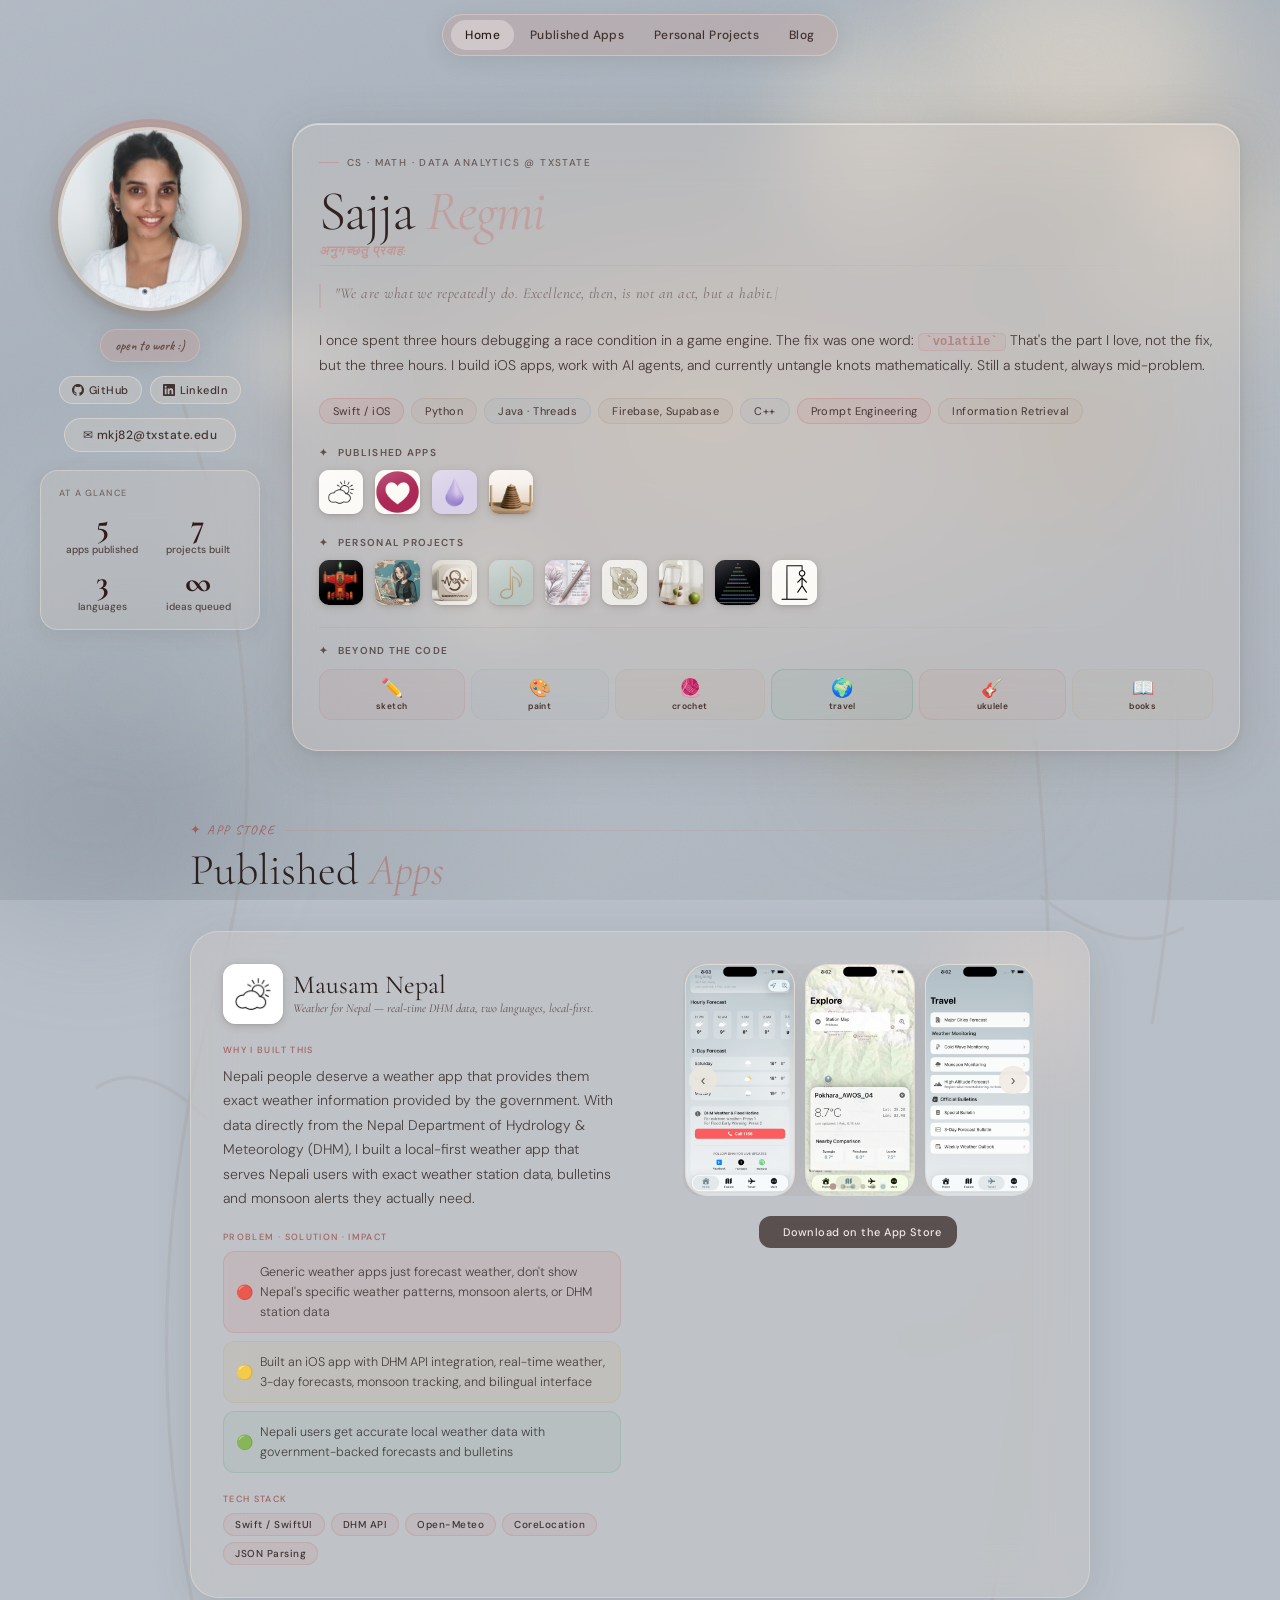
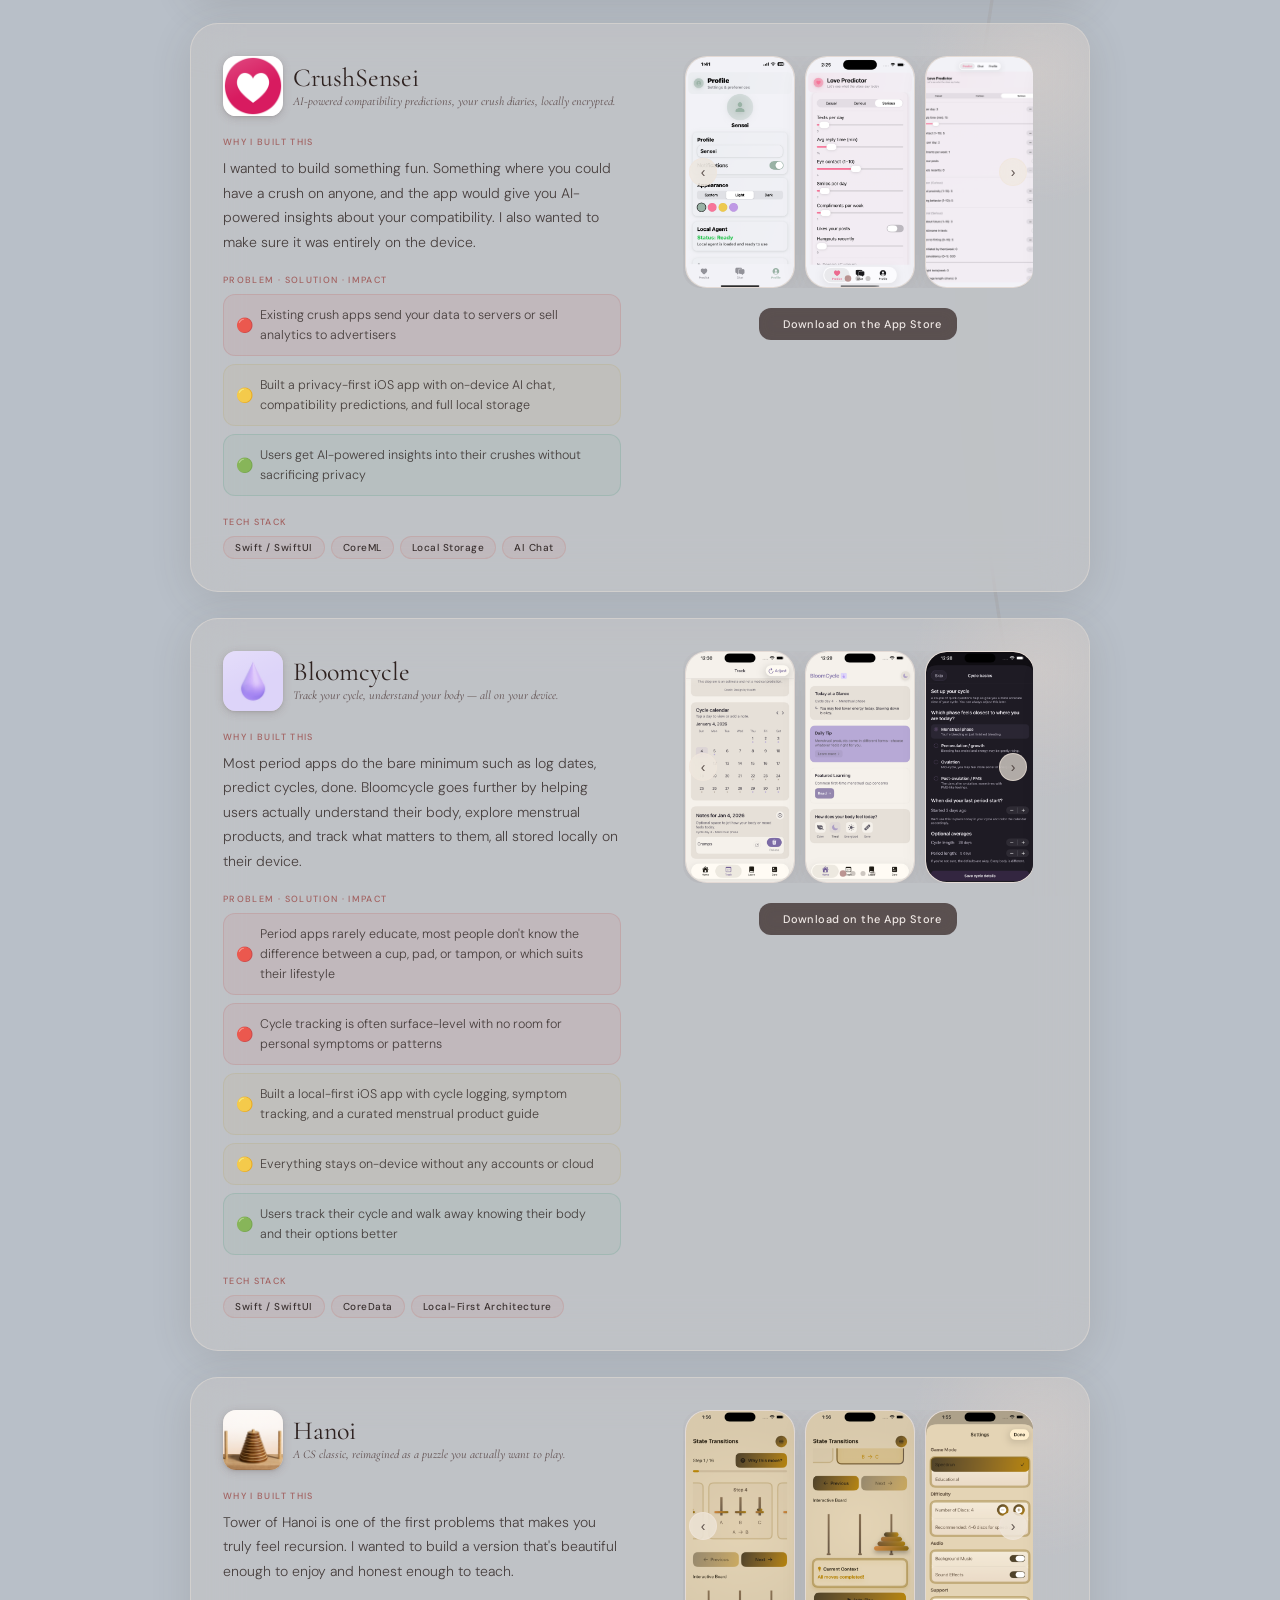
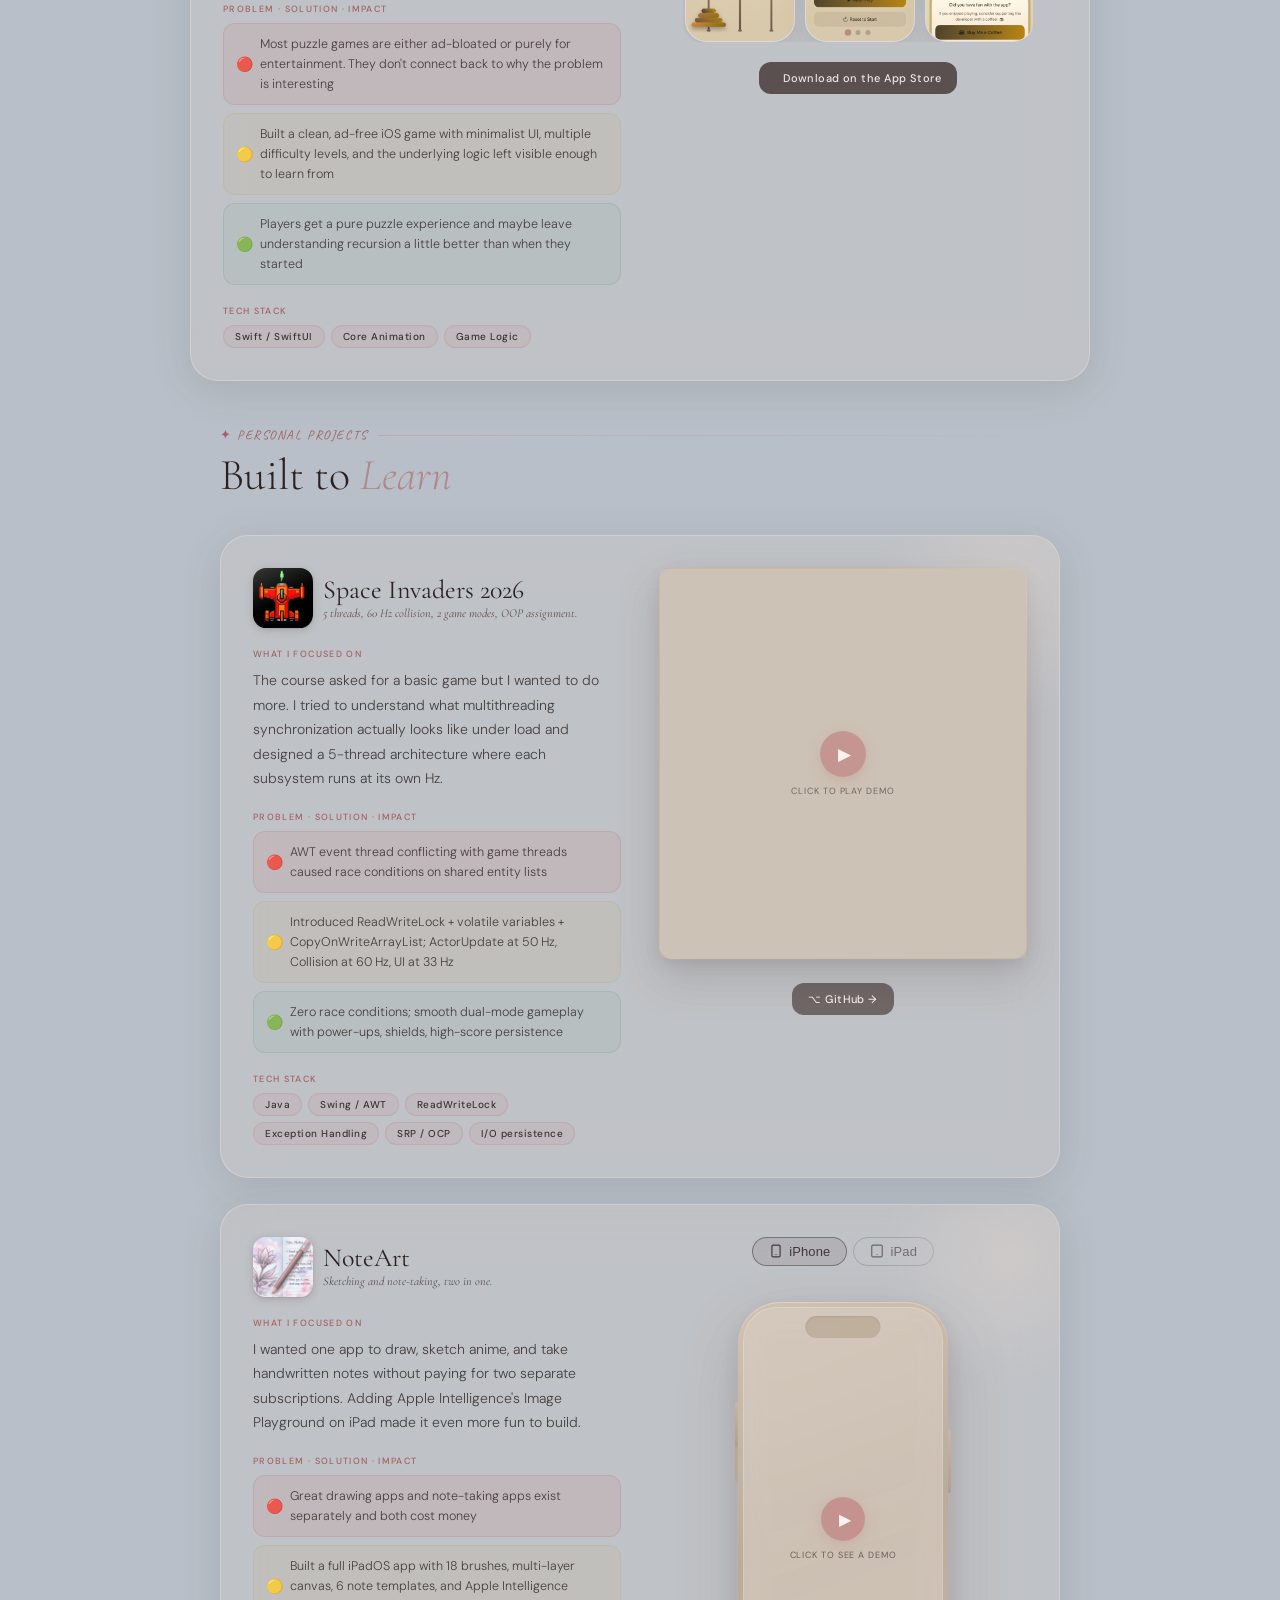
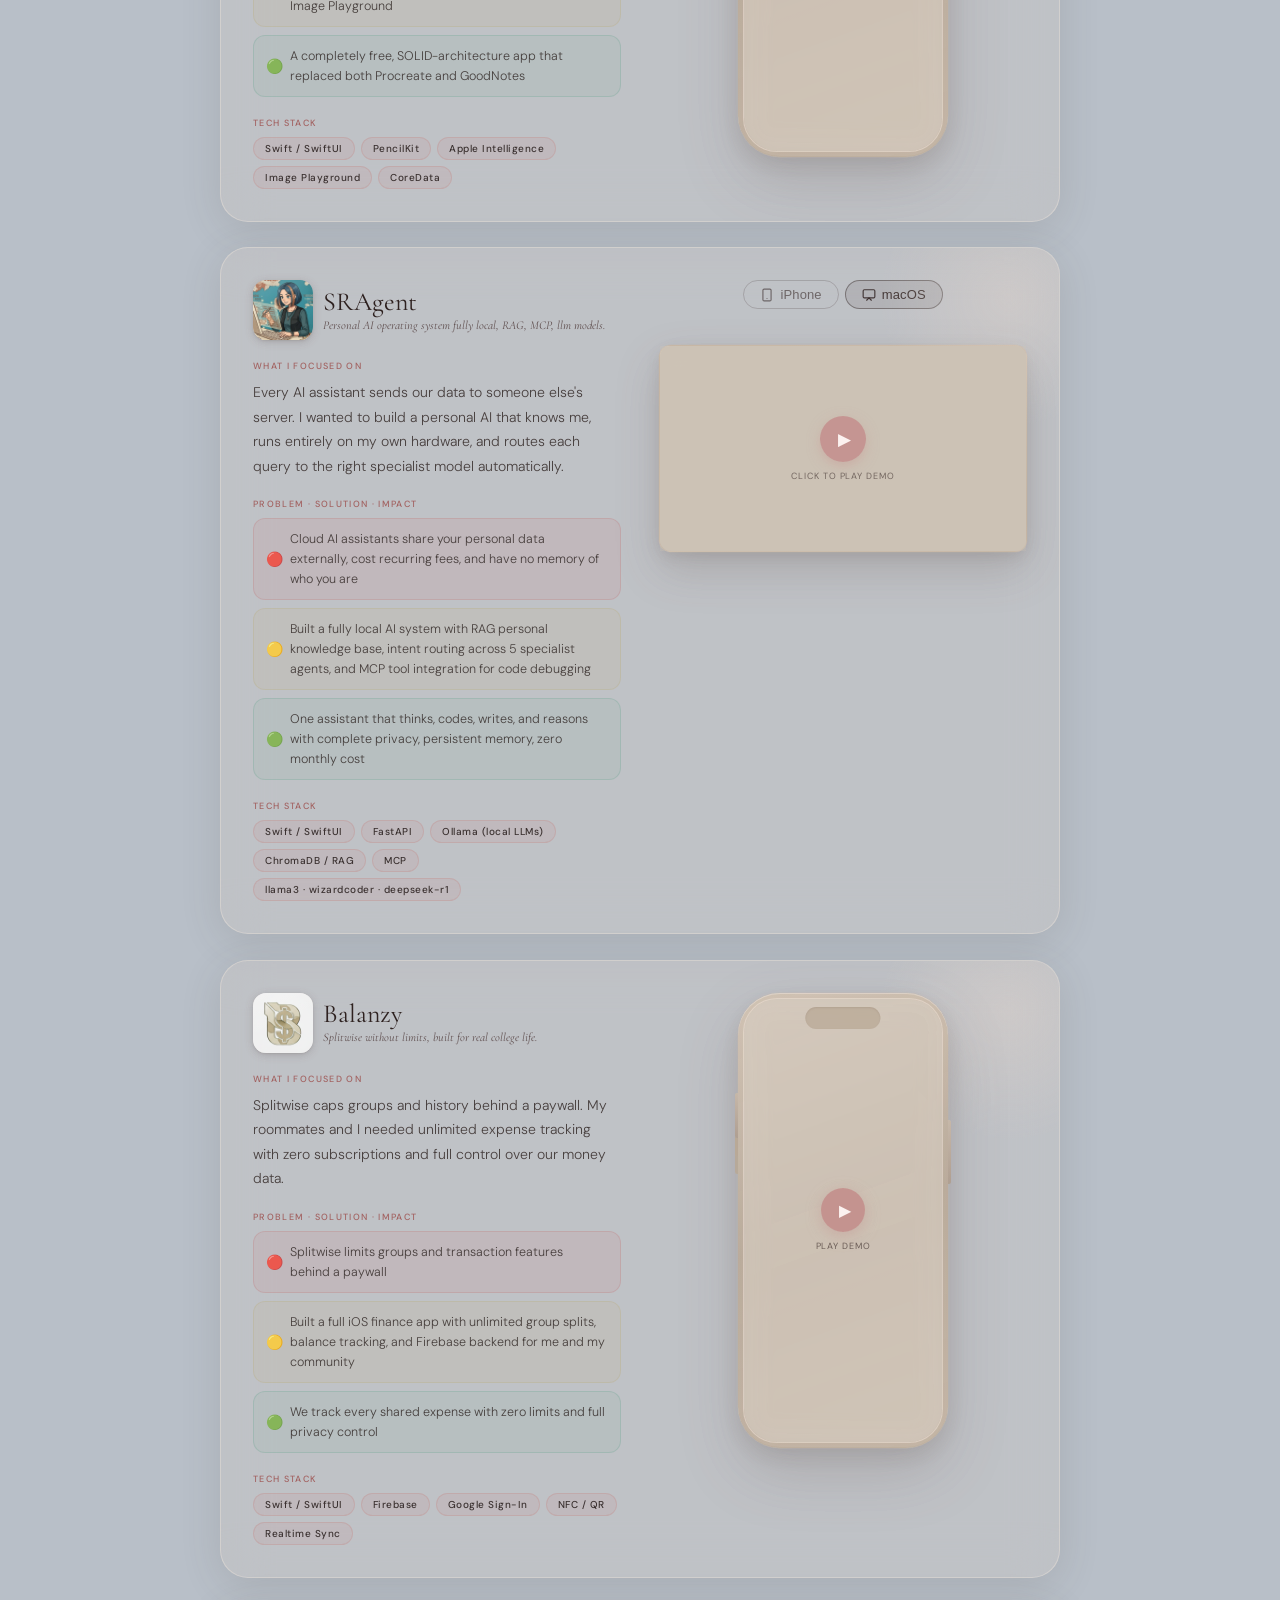
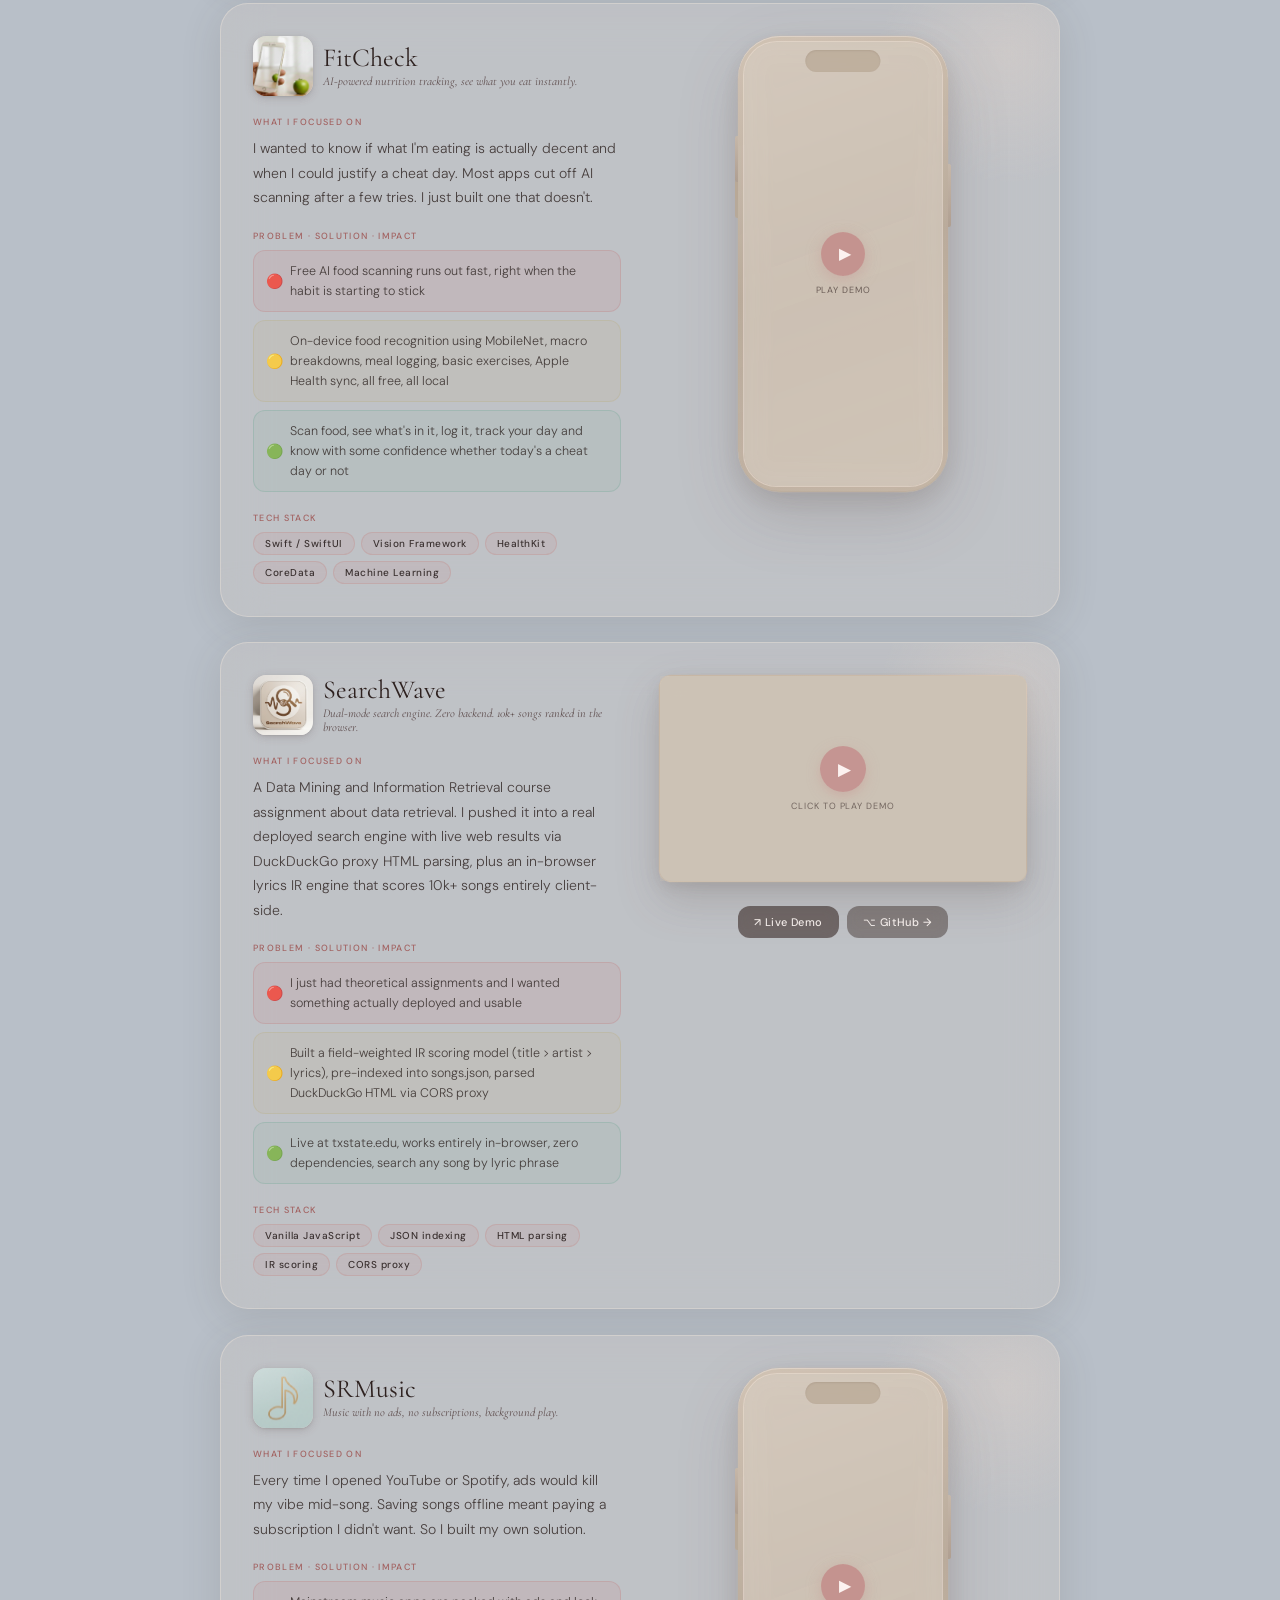
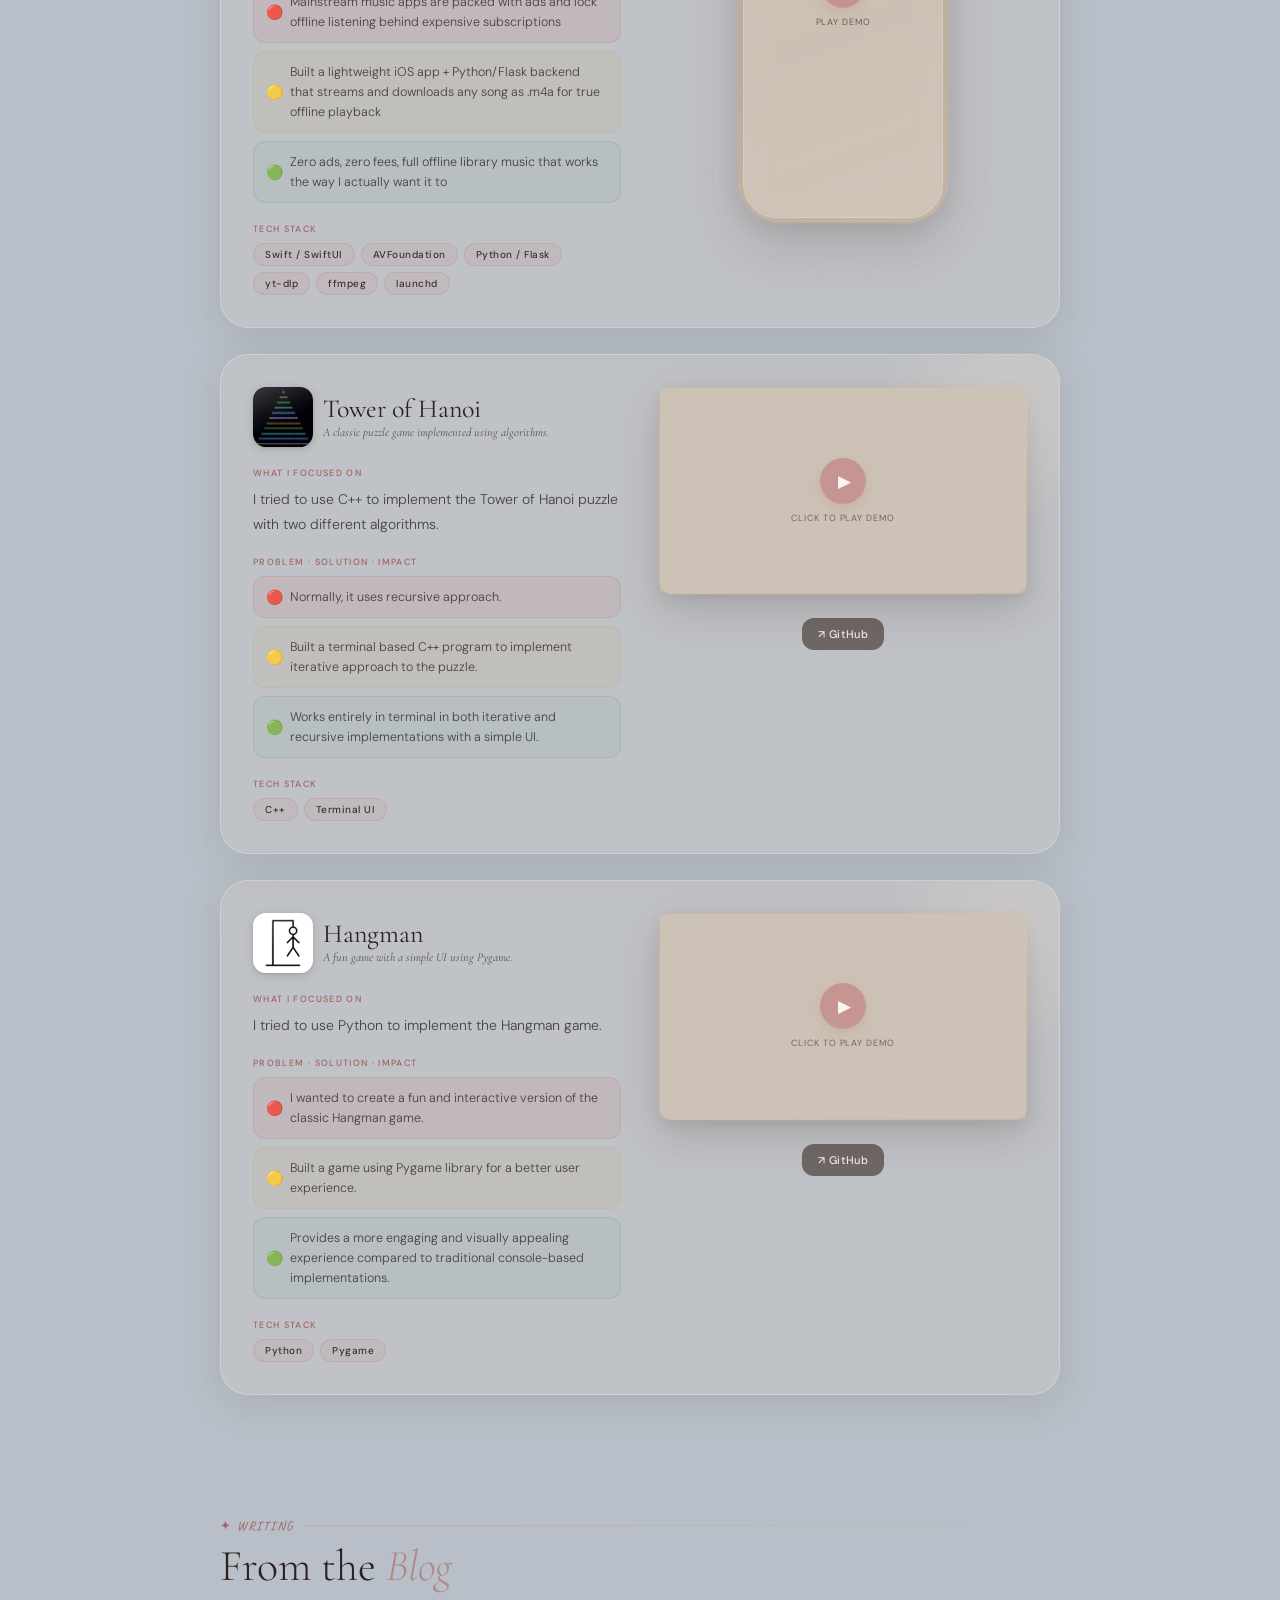
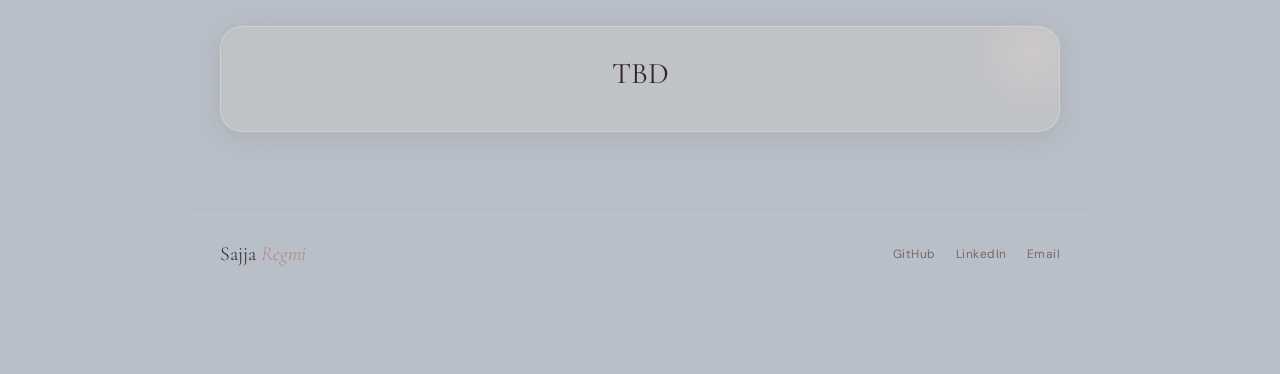
==== index.html @ 18744db8 "All at once" ====
<!DOCTYPE html>
<html lang="en">

<head>
  <meta charset="UTF-8">
  <meta name="viewport" content="width=device-width, initial-scale=1.0">
  <title>Portfolio — Sajja Regmi</title>
  <link
    href="https://fonts.googleapis.com/css2?family=Cormorant+Garamond:ital,wght@0,300;0,400;0,600;1,300;1,400&family=DM+Sans:wght@300;400;500&family=Caveat:wght@400;600&display=swap"
    rel="stylesheet">
  <link rel="stylesheet" href="style.css">
  <link rel="stylesheet" href="style_patch.css">
</head>

<body>
  <div class="bg-base"></div>
  <div class="bokeh-wrap">
    <div class="bk bk1"></div>
    <div class="bk bk2"></div>
    <div class="bk bk3"></div>
    <div class="bk bk4"></div>
    <div class="bk bk5"></div>
    <div class="bk bk6"></div>
    <div class="bk bk7"></div>
    <div class="bk bk8"></div>
    <div class="bk bk9"></div>
  </div>
  <svg class="stems" viewBox="0 0 400 900" preserveAspectRatio="xMidYMid slice">
    <g stroke="#8a7260" stroke-width="1" fill="none">
      <path d="M320 200 Q340 350 310 500 Q290 620 330 780" />
      <path d="M350 100 Q380 200 360 320" />
      <path d="M310 200 Q290 240 270 220" />
      <path d="M325 280 Q350 300 370 290" />
      <path d="M315 400 Q295 430 275 415" />
      <path d="M60 500 Q40 400 70 300 Q90 220 55 120" />
      <path d="M65 350 Q45 330 30 340" />
    </g>
  </svg>
  <div class="grain"></div>

  <div class="scroll-root">

    <!-- ══ NAV ══ -->
    <nav>
      <div class="nav-pill">
        <a href="#hero">Home</a>
        <a href="#published">Published Apps</a>
        <a href="#personal">Personal Projects</a>
        <a href="#blog">Blog</a>
      </div>
    </nav>

    <!-- ══════════════════════════════════════════
       HERO
    ══════════════════════════════════════════ -->
    <section id="hero">
      <div class="hero-inner">

        <!-- RIGHT: profile photo column -->
        <div class="hero-right">
          <div class="profile-wrap">
            <div class="profile-ring">
              <div class="profile-ring-inner"></div>
            </div>
            <div class="profile-img">
              <img src="Resources/icons/profile.jpg" alt="Sajja Regmi">
            </div>
          </div>

          <div class="profile-status">
            <span class="status-text">open to work :)</span>
          </div>

          <div class="profile-social">
            <a href="https://github.com/proder-234" target="_blank" class="social-btn">
              <svg width="12" height="12" viewBox="0 0 24 24" fill="currentColor">
                <path
                  d="M12 0C5.37 0 0 5.37 0 12c0 5.31 3.435 9.795 8.205 11.385.6.105.825-.255.825-.57 0-.285-.015-1.23-.015-2.235-3.015.555-3.795-.735-4.035-1.41-.135-.345-.72-1.41-1.23-1.695-.42-.225-1.02-.78-.015-.795.945-.015 1.62.87 1.845 1.23 1.08 1.815 2.805 1.305 3.495.99.105-.78.42-1.305.765-1.605-2.67-.3-5.46-1.335-5.46-5.925 0-1.305.465-2.385 1.23-3.225-.12-.3-.54-1.53.12-3.18 0 0 1.005-.315 3.3 1.23.96-.27 1.98-.405 3-.405s2.04.135 3 .405c2.295-1.56 3.3-1.23 3.3-1.23.66 1.65.24 2.88.12 3.18.765.84 1.23 1.905 1.23 3.225 0 4.605-2.805 5.625-5.475 5.925.435.375.81 1.095.81 2.22 0 1.605-.015 2.895-.015 3.3 0 .315.225.69.825.57A12.02 12.02 0 0024 12c0-6.63-5.37-12-12-12z" />
              </svg>
              GitHub
            </a>
            <a href="https://www.linkedin.com/in/sajja-regmi-094452281/" target="_blank" class="social-btn">
              <svg width="12" height="12" viewBox="0 0 24 24" fill="currentColor">
                <path
                  d="M20.447 20.452h-3.554v-5.569c0-1.328-.027-3.037-1.852-3.037-1.853 0-2.136 1.445-2.136 2.939v5.667H9.351V9h3.414v1.561h.046c.477-.9 1.637-1.85 3.37-1.85 3.601 0 4.267 2.37 4.267 5.455v6.286zM5.337 7.433a2.062 2.062 0 01-2.063-2.065 2.064 2.064 0 112.063 2.065zm1.782 13.019H3.555V9h3.564v11.452zM22.225 0H1.771C.792 0 0 .774 0 1.729v20.542C0 23.227.792 24 1.771 24h20.451C23.2 24 24 23.227 24 22.271V1.729C24 .774 23.2 0 22.222 0h.003z" />
              </svg>
              LinkedIn
            </a>
          </div>

          <a href="mailto:mkj82@txstate.edu" class="social-btn" style="font-size:12px;padding:8px 18px;">
            ✉ mkj82@txstate.edu
          </a>

          <!-- mini stats -->
          <div style="display:flex;flex-direction:column;gap:10px;width:100%;margin-top:4px;">
            <div
              style="background:var(--glass);border:1px solid var(--glass-b);backdrop-filter:blur(20px);border-radius:18px;padding:16px 18px;box-shadow:0 4px 20px rgba(80,70,65,0.1);">
              <div
                style="font-size:9px;text-transform:uppercase;letter-spacing:0.13em;color:var(--ink-lt);margin-bottom:10px;font-weight:500;">
                at a glance</div>
              <div style="display:grid;grid-template-columns:1fr 1fr;gap:10px;">
                <div style="text-align:center;">
                  <div class="glance-number">5</div>
                  <div style="font-size:10px;color:var(--ink-mid);margin-top:2px;font-weight:500;">apps published</div>
                </div>
                <div style="text-align:center;">
                  <div class="glance-number">7</div>
                  <div style="font-size:10px;color:var(--ink-mid);margin-top:2px;font-weight:500;">projects built</div>
                </div>
                <div style="text-align:center;">
                  <div class="glance-number">3</div>
                  <div style="font-size:10px;color:var(--ink-mid);margin-top:2px;font-weight:500;">languages</div>
                </div>
                <div style="text-align:center;">
                  <div class="glance-number">∞</div>
                  <div style="font-size:10px;color:var(--ink-mid);margin-top:2px;font-weight:500;">ideas queued</div>
                </div>
              </div>
            </div>
          </div>

        </div><!-- /hero-right -->

        <!-- LEFT: all card content -->
        <div class="hero-left">

          <div class="card">
            <div class="eyebrow">CS · Math · Data Analytics @ TxState</div>
            <div class="name">Sajja <em>Regmi</em></div>
            <!-- BOLD Sanskrit -->
            <div class="motto-sanskrit">अनुगच्छतु प्रवाह:</div>
            <div class="hr"></div>
            <!-- Typewriter quote -->
            <p class="bio-hook">
              <span class="hook-text"></span><span class="hook-cursor">|</span>
            </p>

            <!-- bio -->
            <p class="bio">
              I once spent three hours debugging a race condition in a game engine. The fix was one word: <code
                class="vol">`volatile`</code>
              That's the part I love, not the fix, but the three hours. I build iOS apps, work with AI agents, and
              currently untangle knots mathematically. Still a student,
              always mid-problem.
            </p>

            <div class="skills">
              <span class="skill sk1">Swift / iOS</span>
              <span class="skill sk2">Python </span>
              <span class="skill sk3">Java · Threads</span>
              <span class="skill sk2">Firebase, Supabase</span>
              <span class="skill sk3">C++</span>
              <span class="skill sk1">Prompt Engineering</span>
              <span class="skill sk2">Information Retrieval</span>
            </div>

            <!-- Published App icons -->
            <div class="apps-label">✦ &nbsp; Published Apps</div>
            <div class="app-grid">
              <a href="#app-mausam" class="app-icon-btn" title="Mausam Nepal">
                <img src="Resources/icons/mausam.png" alt="Mausam Nepal">
              </a>
              <a href="#app-crushsensei" class="app-icon-btn" title="CrushSensei">
                <img src="Resources/icons/crushsensei.png" alt="CrushSensei">
              </a>
              <a href="#app-bloomcycle" class="app-icon-btn" title="Bloomcycle">
                <img src="Resources/icons/bloomcycle.png" alt="Bloomcycle">
              </a>
              <a href="#app-hanoi" class="app-icon-btn" title="Hanoi">
                <img src="Resources/icons/hanoi.png" alt="Hanoi">
              </a>
            </div>

            <!-- Personal Project icons -->
            <div class="apps-label" style="margin-top:16px;">✦ &nbsp; Personal Projects</div>
            <div class="app-grid app-grid-7">
              <a href="#proj-spaceinvaders" class="app-icon-btn" title="Space Invaders 2026">
                <img src="Resources/icons/spaceinvaders.jpg" alt="Space Invaders 2026">
              </a>
              <a href="#proj-sragent" class="app-icon-btn" title="SRAgent">
                <img src="Resources/icons/sragent.png" alt="SRAgent">
              </a>
              <a href="#proj-searchwave" class="app-icon-btn" title="SearchWave">
                <img src="Resources/icons/searchwave.png" alt="SearchWave">
              </a>
              <a href="#proj-srmusic" class="app-icon-btn" title="SRMusic">
                <img src="Resources/icons/srmusic.png" alt="SRMusic">
              </a>
              <a href="#proj-noteart" class="app-icon-btn" title="NoteArt">
                <img src="Resources/icons/noteart.png" alt="NoteArt">
              </a>
              <a href="#proj-balanzy" class="app-icon-btn" title="Balanzy">
                <img src="Resources/icons/balanzy.png" alt="Balanzy">
              </a>
              <a href="#proj-fitcheck" class="app-icon-btn" title="FitCheck">
                <img src="Resources/icons/fitcheck.png" alt="FitCheck">
              </a>
              <a href="#proj-towerofhanoi" class="app-icon-btn" title="Tower of Hanoi">
                <img src="Resources/icons/towerofhanoi.png" alt="Tower of Hanoi">
              </a>
              <a href="#proj-hangman" class="app-icon-btn" title="Hangman">
                <img src="Resources/icons/hangman.jpg" alt="Hangman">
              </a>
            </div>

            <!-- Hobbies -->
            <div class="hr" style="margin-top:22px;margin-bottom:16px;"></div>
            <div class="apps-label" style="margin-bottom:12px;">✦ &nbsp; beyond the code</div>
            <div class="hobbies-row">

              <div class="hobby-chip" tabindex="0" data-hobby="sketch">
                <span class="hobby-chip-icon">✏️</span>
                <span class="hobby-chip-label">sketch</span>
                <div class="hobby-tooltip" id="ht-sketch">
                  <span class="ht-icon">✏️</span>
                  <div class="ht-name">Sketching</div>
                  <div class="ht-tagline"> observations, no pressure</div>
                  <div class="ht-desc">I just grab a pencil and draw whatever's in front of me or in my head. Line work,
                    shading, random faces, I don't do planning. When the world feels loud, drawing is the one thing that
                    actually settles me down.</div>
                </div>
              </div>

              <div class="hobby-chip" tabindex="0" data-hobby="paint">
                <span class="hobby-chip-icon">🎨</span>
                <span class="hobby-chip-label">paint</span>
                <div class="hobby-tooltip" id="ht-paint">
                  <span class="ht-icon">🎨</span>
                  <div class="ht-name">Painting</div>
                  <div class="ht-tagline">mostly digital, exploring</div>
                  <div class="ht-desc">I mostly do digital painting on my iPad, just messing around with color and
                    light without any particular theme or goal. I like how digital art lets me experiment without
                    committing.</div>
                </div>
              </div>

              <div class="hobby-chip" tabindex="0" data-hobby="crochet">
                <span class="hobby-chip-icon">🧶</span>
                <span class="hobby-chip-label">crochet</span>
                <div class="hobby-tooltip" id="ht-crochet">
                  <span class="ht-icon">🧶</span>
                  <div class="ht-name">Crochet</div>
                  <div class="ht-tagline">yarn, patterns, made-from-scratch things</div>
                  <div class="ht-desc">I make bags, bandanas, little flowers which I can actually use or give away.
                    There's something weirdly satisfying about starting with a ball of yarn and ending up with something
                    usable.</div>
                </div>
              </div>

              <div class="hobby-chip" tabindex="0" data-hobby="travel">
                <span class="hobby-chip-icon">🌍</span>
                <span class="hobby-chip-label">travel</span>
                <div class="hobby-tooltip" id="ht-travel">
                  <span class="ht-icon">🌍</span>
                  <div class="ht-name">Travel</div>
                  <div class="ht-tagline">my life goal, bucket list</div>
                  <div class="ht-desc">Not about resorts, I want street food, local markets, random hidden cafes,
                    landscapes I have never seen. I love to understand how people from different places actually think
                    about life.</div>
                </div>
              </div>

              <div class="hobby-chip" tabindex="0" data-hobby="ukulele">
                <span class="hobby-chip-icon">🎸</span>
                <span class="hobby-chip-label">ukulele</span>
                <div class="hobby-tooltip" id="ht-ukulele">
                  <span class="ht-icon">🎸</span>
                  <div class="ht-name">Ukulele</div>
                  <div class="ht-tagline">stress relief, no audience</div>
                  <div class="ht-desc">When things feel heavy I just pick it up and play whatever comes out. There would
                    be no
                    particular song, I would just strum until my head quiets down.</div>
                </div>
              </div>

              <div class="hobby-chip" tabindex="0" data-hobby="books">
                <span class="hobby-chip-icon">📖</span>
                <span class="hobby-chip-label">books</span>
                <div class="hobby-tooltip" id="ht-books">
                  <span class="ht-icon">📖</span>
                  <div class="ht-name">Reading</div>
                  <div class="ht-tagline">random books, no particular genre</div>
                  <div class="ht-desc">I don't follow a reading list or stick to a genre. Just whatever sounds
                    interesting, I read. I'll go weeks without reading anything and then finish two books in a row.
                  </div>
                </div>
              </div>

            </div><!-- /hobbies-row -->
          </div><!-- /card -->

        </div><!-- /hero-left -->
      </div><!-- /hero-inner -->
    </section>

    <!-- ══════════════════════════════════════════
       PUBLISHED APPS
    ══════════════════════════════════════════ -->
    <div class="section-anchor" id="published"></div>
    <section class="section" style="padding-top:20px;">
      <div class="section-label">✦ App Store</div>
      <h2 class="section-title reveal">Published <em>Apps</em></h2>

      <!-- MAUSAM NEPAL -->
      <div class="app-case reveal" id="app-mausam">
        <div class="app-case-left">
          <div class="app-badge-row">
            <div class="app-icon-big"><img src="Resources/icons/mausam.png" alt="Mausam Nepal"></div>
            <div class="app-name-block">
              <div class="app-name">Mausam Nepal</div>
              <div class="app-tagline">Weather for Nepal — real-time DHM data, two languages, local-first.</div>
            </div>
          </div>
          <div class="case-section-head">Why I built this</div>
          <p class="why-text">Nepali people deserve a weather app that provides them exact weather information provided
            by the government. With data directly from the
            Nepal Department of Hydrology & Meteorology (DHM), I built a local-first weather app that serves Nepali
            users with exact weather station data, bulletins and monsoon alerts they actually need.</p>
          <div class="case-section-head">Problem · Solution · Impact</div>
          <ul class="psi-list">
            <li class="psi-p" data-icon="🔴">Generic weather apps just forecast weather, don't show Nepal's specific
              weather patterns, monsoon
              alerts, or DHM station data</li>
            <li class="psi-s" data-icon="🟡">Built an iOS app with DHM API integration, real-time weather, 3-day
              forecasts, monsoon tracking, and bilingual interface</li>
            <li class="psi-i" data-icon="🟢">Nepali users get accurate local weather data with government-backed
              forecasts and bulletins</li>
          </ul>
          <div class="case-section-head">Tech Stack</div>
          <div class="stack-tags">
            <span class="stack-tag">Swift / SwiftUI</span>
            <span class="stack-tag">DHM API</span>
            <span class="stack-tag">Open-Meteo</span>
            <span class="stack-tag">CoreLocation</span>
            <span class="stack-tag">JSON Parsing</span>
          </div>
        </div>
        <div class="app-case-right">
          <div class="img-strip-wrapper" id="strip-mausam">
            <div class="img-strip" id="strip-mausam-inner" style="gap:10px;padding:0 2px;">
              <div class="phone-frame"><img src="Resources/mausam nepal/400x800bb.png" alt="Home"><span
                  class="phone-frame-label">Home</span></div>
              <div class="phone-frame"><img src="Resources/mausam nepal/400x800bb (1).png" alt="Forecast"><span
                  class="phone-frame-label">Forecast</span></div>
              <div class="phone-frame"><img src="Resources/mausam nepal/400x800bb (2).png" alt="Details"><span
                  class="phone-frame-label">Details</span></div>
              <div class="phone-frame"><img src="Resources/mausam nepal/400x800bb (3).png" alt="Stations"><span
                  class="phone-frame-label">Stations</span></div>
              <div class="phone-frame"><img src="Resources/mausam nepal/400x800bb (4).png" alt="Alerts"><span
                  class="phone-frame-label">Alerts</span></div>
              <div class="phone-frame"><img src="Resources/mausam nepal/400x800bb (5).png" alt="Map"><span
                  class="phone-frame-label">Map</span></div>
              <div class="phone-frame"><img src="Resources/mausam nepal/400x800bb (6).png" alt="Settings"><span
                  class="phone-frame-label">Settings</span></div>
              <div class="phone-frame"><img src="Resources/mausam nepal/400x800bb (7).png" alt="Nepali"><span
                  class="phone-frame-label">Nepali</span></div>
            </div>
            <button class="strip-nav strip-prev" onclick="stripSlide('mausam',-1)">‹</button>
            <button class="strip-nav strip-next" onclick="stripSlide('mausam',1)">›</button>
            <div class="strip-dots" id="dots-mausam"></div>
          </div>
          <a href="https://apps.apple.com/us/app/mausam-nepal/id6758520795" target="_blank" class="store-badge">
            <span class="store-badge-icon"></span>Download on the App Store
          </a>
        </div>
      </div>

      <!-- CRUSHSENSEI -->
      <div class="app-case reveal reveal-delay-1" id="app-crushsensei">
        <div class="app-case-left">
          <div class="app-badge-row">
            <div class="app-icon-big"><img src="Resources/icons/crushsensei.png" alt="CrushSensei"></div>
            <div class="app-name-block">
              <div class="app-name">CrushSensei</div>
              <div class="app-tagline">AI-powered compatibility predictions, your crush diaries, locally encrypted.
              </div>
            </div>
          </div>
          <div class="case-section-head">Why I built this</div>
          <p class="why-text"> I wanted to build something fun. Something where you could have a crush on anyone, and
            the app would give you AI-powered insights about your compatibility.
            I also wanted to make sure it was entirely on the device.</p>
          <div class="case-section-head">Problem · Solution · Impact</div>
          <ul class="psi-list">
            <li class="psi-p" data-icon="🔴">Existing crush apps send your data to servers or sell analytics to
              advertisers</li>
            <li class="psi-s" data-icon="🟡">Built a privacy-first iOS app with on-device AI chat, compatibility
              predictions, and full local storage</li>
            <li class="psi-i" data-icon="🟢">Users get AI-powered insights into their crushes without sacrificing
              privacy</li>
          </ul>
          <div class="case-section-head">Tech Stack</div>
          <div class="stack-tags">
            <span class="stack-tag">Swift / SwiftUI</span>
            <span class="stack-tag">CoreML</span>
            <span class="stack-tag">Local Storage</span>
            <span class="stack-tag">AI Chat</span>
          </div>
        </div>
        <div class="app-case-right">
          <div class="img-strip-wrapper" id="strip-crush">
            <div class="img-strip" id="strip-crush-inner" style="gap:10px;padding:0 2px;">
              <div class="phone-frame"><img src="Resources/crushsensei/400x800bb.png" alt="Chat"><span
                  class="phone-frame-label">Chat</span></div>
              <div class="phone-frame"><img src="Resources/crushsensei/400x800bb (1).png" alt="Analysis"><span
                  class="phone-frame-label">Analysis</span></div>
              <div class="phone-frame"><img src="Resources/crushsensei/400x800bb (2).png" alt="Diary"><span
                  class="phone-frame-label">Diary</span></div>
              <div class="phone-frame"><img src="Resources/crushsensei/400x800bb (3).png" alt="Profile"><span
                  class="phone-frame-label">Profile</span></div>
              <div class="phone-frame"><img src="Resources/crushsensei/400x800bb (4).png" alt="Insights"><span
                  class="phone-frame-label">Insights</span></div>
            </div>
            <button class="strip-nav strip-prev" onclick="stripSlide('crush',-1)">‹</button>
            <button class="strip-nav strip-next" onclick="stripSlide('crush',1)">›</button>
            <div class="strip-dots" id="dots-crush"></div>
          </div>
          <a href="https://apps.apple.com/us/app/crushsensei/id6757492403" target="_blank" class="store-badge">
            <span class="store-badge-icon"></span>Download on the App Store
          </a>
        </div>
      </div>

      <!-- BLOOMCYCLE -->
      <div class="app-case reveal reveal-delay-2" id="app-bloomcycle">
        <div class="app-case-left">
          <div class="app-badge-row">
            <div class="app-icon-big"><img src="Resources/icons/bloomcycle.png" alt="Bloomcycle"></div>
            <div class="app-name-block">
              <div class="app-name">Bloomcycle</div>
              <div class="app-tagline">Track your cycle, understand your body — all on your device.</div>
            </div>
          </div>
          <div class="case-section-head">Why I built this</div>
          <p class="why-text">Most period apps do the bare minimum such as log dates, predict cycles, done. Bloomcycle
            goes further by helping users actually understand their body, explore menstrual products, and track what
            matters to them, all stored locally on their device.</p>
          <div class="case-section-head">Problem · Solution · Impact</div>
          <ul class="psi-list">
            <li class="psi-p" data-icon="🔴">Period apps rarely educate, most people don't know the difference between a
              cup, pad, or tampon, or which suits their lifestyle</li>
            <li class="psi-p" data-icon="🔴">Cycle tracking is often surface-level with no room for personal symptoms or
              patterns</li>
            <li class="psi-s" data-icon="🟡">Built a local-first iOS app with cycle logging, symptom tracking, and a
              curated menstrual product guide</li>
            <li class="psi-s" data-icon="🟡">Everything stays on-device without any accounts or cloud</li>
            <li class="psi-i" data-icon="🟢">Users track their cycle and walk away knowing their body and their options
              better</li>
          </ul>
          <div class="case-section-head">Tech Stack</div>
          <div class="stack-tags">
            <span class="stack-tag">Swift / SwiftUI</span>
            <span class="stack-tag">CoreData</span>
            <span class="stack-tag">Local-First Architecture</span>
          </div>
        </div>
        <div class="app-case-right">
          <div class="img-strip-wrapper" id="strip-bloom">
            <div class="img-strip" id="strip-bloom-inner" style="gap:10px;padding:0 2px;">
              <div class="phone-frame"><img src="Resources/bloomcycle/400x800bb.png" alt="Home"><span
                  class="phone-frame-label">Home</span></div>
              <div class="phone-frame"><img src="Resources/bloomcycle/400x800bb (1).png" alt="Calendar"><span
                  class="phone-frame-label">Calendar</span></div>
              <div class="phone-frame"><img src="Resources/bloomcycle/400x800bb (2).png" alt="Log"><span
                  class="phone-frame-label">Log</span></div>
              <div class="phone-frame"><img src="Resources/bloomcycle/400x800bb (3).png" alt="Insights"><span
                  class="phone-frame-label">Insights</span></div>
              <div class="phone-frame"><img src="Resources/bloomcycle/400x800bb (4).png" alt="Cycle"><span
                  class="phone-frame-label">Cycle</span></div>
              <div class="phone-frame"><img src="Resources/bloomcycle/400x800bb (5).png" alt="Settings"><span
                  class="phone-frame-label">Settings</span></div>
            </div>
            <button class="strip-nav strip-prev" onclick="stripSlide('bloom',-1)">‹</button>
            <button class="strip-nav strip-next" onclick="stripSlide('bloom',1)">›</button>
            <div class="strip-dots" id="dots-bloom"></div>
          </div>
          <a href="https://apps.apple.com/us/app/bloomcycle/id6757364867" target="_blank" class="store-badge">
            <span class="store-badge-icon"></span>Download on the App Store
          </a>
        </div>
      </div>

      <!-- HANOI -->
      <!-- HANOI -->
      <div class="app-case reveal reveal-delay-3" id="app-hanoi">
        <div class="app-case-left">
          <div class="app-badge-row">
            <div class="app-icon-big"><img src="Resources/icons/hanoi.png" alt="Hanoi"></div>
            <div class="app-name-block">
              <div class="app-name">Hanoi</div>
              <div class="app-tagline">A CS classic, reimagined as a puzzle you actually want to play.</div>
            </div>
          </div>
          <div class="case-section-head">Why I built this</div>
          <p class="why-text">Tower of Hanoi is one of the first problems that makes you truly feel recursion. I wanted
            to build a version that's beautiful enough to enjoy and honest enough to teach.</p>
          <div class="case-section-head">Problem · Solution · Impact</div>
          <ul class="psi-list">
            <li class="psi-p" data-icon="🔴">Most puzzle games are either ad-bloated or purely for entertainment. They
              don't connect back to why the problem is interesting</li>
            <li class="psi-s" data-icon="🟡">Built a clean, ad-free iOS game with minimalist UI, multiple difficulty
              levels, and the underlying logic left visible enough to learn from</li>
            <li class="psi-i" data-icon="🟢">Players get a pure puzzle experience and maybe leave understanding
              recursion a little better than when they started</li>
          </ul>
          <div class="case-section-head">Tech Stack</div>
          <div class="stack-tags">
            <span class="stack-tag">Swift / SwiftUI</span>
            <span class="stack-tag">Core Animation</span>
            <span class="stack-tag">Game Logic</span>
          </div>
        </div>
        <div class="app-case-right">
          <div class="img-strip-wrapper" id="strip-hanoi">
            <div class="img-strip" id="strip-hanoi-inner" style="gap:10px;padding:0 2px;">
              <div class="phone-frame"><img src="Resources/hanoi/400x800bb.png" alt="Menu"><span
                  class="phone-frame-label">Menu</span></div>
              <div class="phone-frame"><img src="Resources/hanoi/400x800bb (1).png" alt="Gameplay"><span
                  class="phone-frame-label">Gameplay</span></div>
              <div class="phone-frame"><img src="Resources/hanoi/400x800bb (2).png" alt="Win"><span
                  class="phone-frame-label">Victory</span></div>
              <div class="phone-frame"><img src="Resources/hanoi/400x800bb (3).png" alt="Levels"><span
                  class="phone-frame-label">Levels</span></div>
              <div class="phone-frame"><img src="Resources/hanoi/400x800bb (6).png" alt="Hard"><span
                  class="phone-frame-label">Hard</span></div>
            </div>
            <button class="strip-nav strip-prev" onclick="stripSlide('hanoi',-1)">‹</button>
            <button class="strip-nav strip-next" onclick="stripSlide('hanoi',1)">›</button>
            <div class="strip-dots" id="dots-hanoi"></div>
          </div>
          <a href="https://apps.apple.com/us/app/hanoi-master/id6757369030" target="_blank" class="store-badge">
            <span class="store-badge-icon"></span>Download on the App Store
          </a>
        </div>
      </div>
      <!-- ══════════════════════════════════════════
       PERSONAL PROJECTS
    ══════════════════════════════════════════ -->
      <div class="section-anchor" id="personal"></div>
      <section class="section" style="padding-top:20px;">
        <div class="section-label">✦ Personal Projects</div>
        <h2 class="section-title reveal">Built to <em>Learn</em></h2>

        <!-- ── SPACE INVADERS ── unified si-u-shell ── -->
        <div class="app-case reveal" id="proj-spaceinvaders">
          <div class="app-case-left">
            <div class="app-badge-row">
              <div class="app-icon-big"><img src="Resources/icons/spaceinvaders.jpg" alt="Space Invaders 2026"></div>
              <div class="app-name-block">
                <div class="app-name">Space Invaders 2026</div>
                <div class="app-tagline">5 threads, 60 Hz collision, 2 game modes, OOP assignment.</div>
              </div>
            </div>
            <div class="case-section-head">What I focused on</div>
            <p class="why-text">The course asked for a basic game but I wanted to do more. I tried to understand what
              multithreading
              synchronization actually looks like under load and designed a 5-thread architecture where each subsystem
              runs at its own Hz.</p>
            <div class="case-section-head">Problem · Solution · Impact</div>
            <ul class="psi-list">
              <li class="psi-p" data-icon="🔴">AWT event thread conflicting with game threads caused race conditions on
                shared entity lists</li>
              <li class="psi-s" data-icon="🟡">Introduced ReadWriteLock + volatile variables + CopyOnWriteArrayList;
                ActorUpdate at 50 Hz, Collision at 60 Hz, UI at 33 Hz</li>
              <li class="psi-i" data-icon="🟢">Zero race conditions; smooth dual-mode gameplay with power-ups, shields,
                high-score persistence</li>
            </ul>
            <div class="case-section-head">Tech Stack</div>
            <div class="stack-tags">
              <span class="stack-tag">Java</span>
              <span class="stack-tag">Swing / AWT</span>
              <span class="stack-tag">ReadWriteLock</span>
              <span class="stack-tag">Exception Handling</span>
              <span class="stack-tag">SRP / OCP</span>
              <span class="stack-tag">I/O persistence</span>
            </div>
          </div>
          <div class="app-case-right">
            <!-- ── Space Invaders unified shell (portrait-ish 740:850) ── -->
            <div class="si-u-wrap">
              <div class="si-u-shell">
                <div class="si-u-screen" id="si-screen-spaceinvaders">
                  <div class="u-placeholder" id="si-ph-spaceinvaders"
                    onclick="playVideoSI('si-ph-spaceinvaders','si-screen-spaceinvaders','Resources/videos/SpaceInvaders.mov')">
                    <div class="u-play-btn">▶</div>
                    <div class="u-play-label">Click to play demo</div>
                  </div>
                </div>
              </div>
            </div>
            <div class="proj-links-below">
              <a href="https://github.com/proder-234/SpaceInvaders" target="_blank" class="store-badge"
                style="background:rgba(55,42,40,0.6);">⌥ GitHub →</a>
            </div>
          </div>
        </div>

        <!-- ── NOTEART — iPhone / iPad toggle ── -->
        <div class="app-case reveal reveal-delay-1" id="proj-noteart">
          <div class="app-case-left">
            <div class="app-badge-row">
              <div class="app-icon-big"><img src="Resources/icons/noteart.png" alt="NoteArt"></div>
              <div class="app-name-block">
                <div class="app-name">NoteArt</div>
                <div class="app-tagline">Sketching and note-taking, two in one.</div>
              </div>
            </div>
            <div class="case-section-head">What I focused on</div>
            <p class="why-text">I wanted one app to draw, sketch anime, and take handwritten notes without paying for
              two separate subscriptions. Adding Apple Intelligence's Image Playground on iPad made it even more fun to
              build.</p>
            <div class="case-section-head">Problem · Solution · Impact</div>
            <ul class="psi-list">
              <li class="psi-p" data-icon="🔴">Great drawing apps and note-taking apps exist separately and both cost
                money</li>
              <li class="psi-s" data-icon="🟡">Built a full iPadOS app with 18 brushes, multi-layer canvas, 6 note
                templates, and Apple Intelligence Image Playground</li>
              <li class="psi-i" data-icon="🟢">A completely free, SOLID-architecture app that replaced both Procreate
                and
                GoodNotes</li>
            </ul>
            <div class="case-section-head">Tech Stack</div>
            <div class="stack-tags">
              <span class="stack-tag">Swift / SwiftUI</span>
              <span class="stack-tag">PencilKit</span>
              <span class="stack-tag">Apple Intelligence</span>
              <span class="stack-tag">Image Playground</span>
              <span class="stack-tag">CoreData</span>
            </div>
          </div>

          <div class="app-case-right">
            <!-- Toggle row -->
            <div class="device-toggle-row">
              <button class="device-tab active" id="tab-phone-noteart" onclick="switchDevice('noteart','phone')">
                <svg width="14" height="14" viewBox="0 0 24 24" fill="none" stroke="currentColor" stroke-width="2"
                  stroke-linecap="round" stroke-linejoin="round">
                  <rect x="5" y="2" width="14" height="20" rx="2" />
                  <line x1="12" y1="18" x2="12.01" y2="18" />
                </svg>
                iPhone
              </button>
              <button class="device-tab" id="tab-ipad-noteart" onclick="switchDevice('noteart','ipad')">
                <svg width="14" height="14" viewBox="0 0 24 24" fill="none" stroke="currentColor" stroke-width="2"
                  stroke-linecap="round" stroke-linejoin="round">
                  <rect x="3" y="2" width="18" height="20" rx="2" />
                  <circle cx="12" cy="18" r="1" fill="currentColor" stroke="none" />
                </svg>
                iPad
              </button>
            </div>

            <!-- iPhone view -->
            <div class="device-view" id="view-phone-noteart">
              <div class="iphone-video-wrap">
                <div class="iphone-shell">
                  <div class="iphone-screen-wrap">
                    <div class="iphone-dynamic-island"></div>
                    <div class="iphone-video-placeholder" id="video-phone-noteart"
                      onclick="playVideoPhone('video-phone-noteart','Resources/videos/NoteArt.mp4')">
                      <div class="iphone-play-btn">▶</div>
                      <div class="iphone-play-label">Click to see a demo</div>
                    </div>
                  </div>
                </div>
              </div>
            </div>

            <!-- iPad view — unified ipad-u-shell -->
            <div class="device-view" id="view-ipad-noteart" style="display:none;">
              <div class="ipad-u-wrap">
                <div class="ipad-u-shell">
                  <div class="ipad-u-screen" id="ipad-u-screen-noteart">
                    <div class="ipad-u-camera"></div>
                    <div class="u-placeholder" id="ipad-u-ph-noteart"
                      onclick="playVideoIPadU('ipad-u-ph-noteart','ipad-u-screen-noteart','Resources/videos/noteart-ipad.mov')">
                      <div class="u-play-btn">▶</div>
                      <div class="u-play-label">Play iPad demo</div>
                    </div>
                    <div class="ipad-u-homebar"></div>
                  </div>
                </div>
              </div>
            </div>
          </div>
        </div>

        <!-- ── SRAGENT — iPhone / macOS toggle ── -->
        <div class="app-case reveal reveal-delay-3" id="proj-sragent">
          <div class="app-case-left">
            <div class="app-badge-row">
              <div class="app-icon-big"><img src="Resources/icons/sragent.png" alt="SRAgent"></div>
              <div class="app-name-block">
                <div class="app-name">SRAgent</div>
                <div class="app-tagline">Personal AI operating system fully local, RAG, MCP, llm models.</div>
              </div>
            </div>
            <div class="case-section-head">What I focused on</div>
            <p class="why-text">Every AI assistant sends our data to someone else's server. I wanted to build a personal
              AI that knows me, runs entirely on my own hardware, and routes each query to the right specialist model
              automatically.</p>
            <div class="case-section-head">Problem · Solution · Impact</div>
            <ul class="psi-list">
              <li class="psi-p" data-icon="🔴">Cloud AI assistants share your personal data externally, cost recurring
                fees, and have no memory of who you are</li>
              <li class="psi-s" data-icon="🟡">Built a fully local AI system with RAG personal knowledge base, intent
                routing across 5 specialist agents, and MCP tool integration for code debugging</li>
              <li class="psi-i" data-icon="🟢">One assistant that thinks, codes, writes, and reasons with complete
                privacy, persistent memory, zero monthly cost</li>
            </ul>
            <div class="case-section-head">Tech Stack</div>
            <div class="stack-tags">
              <span class="stack-tag">Swift / SwiftUI</span>
              <span class="stack-tag">FastAPI</span>
              <span class="stack-tag">Ollama (local LLMs)</span>
              <span class="stack-tag">ChromaDB / RAG</span>
              <span class="stack-tag">MCP</span>
              <span class="stack-tag">llama3 · wizardcoder · deepseek-r1</span>
            </div>
          </div>

          <div class="app-case-right">
            <!-- Toggle row -->
            <div class="device-toggle-row">
              <button class="device-tab" id="tab-phone-sragent" onclick="switchDevice('sragent','phone')">
                <svg width="14" height="14" viewBox="0 0 24 24" fill="none" stroke="currentColor" stroke-width="2"
                  stroke-linecap="round" stroke-linejoin="round">
                  <rect x="5" y="2" width="14" height="20" rx="2" />
                  <line x1="12" y1="18" x2="12.01" y2="18" />
                </svg>
                iPhone
              </button>
              <button class="device-tab active" id="tab-mac-sragent" onclick="switchDevice('sragent','mac')">
                <svg width="14" height="14" viewBox="0 0 24 24" fill="none" stroke="currentColor" stroke-width="2"
                  stroke-linecap="round" stroke-linejoin="round">
                  <rect x="2" y="3" width="20" height="14" rx="2" />
                  <polyline points="8 21 12 17 16 21" />
                </svg>
                macOS
              </button>
            </div>

            <!-- iPhone view -->
            <div class="device-view" id="view-phone-sragent" style="display:none;">
              <div class="iphone-video-wrap">
                <div class="iphone-shell">
                  <div class="iphone-screen-wrap">
                    <div class="iphone-dynamic-island"></div>
                    <div class="iphone-video-placeholder" id="video-phone-sragent-target"
                      onclick="playVideoPhone('video-phone-sragent-target','Resources/videos/sragent-ios.mov')">
                      <div class="iphone-play-btn">▶</div>
                      <div class="iphone-play-label">Click to see a demo</div>
                    </div>
                  </div>
                </div>
              </div>
            </div>

            <!-- macOS view — unified mac-u-shell -->
            <div class="device-view" id="view-mac-sragent">
              <div class="mac-u-wrap">
                <div class="mac-u-shell">
                  <div class="mac-u-screen" id="mac-u-screen-sragent">
                    <div class="u-placeholder" id="mac-u-ph-sragent"
                      onclick="playVideoMacU('mac-u-ph-sragent','mac-u-screen-sragent','Resources/videos/sragentmac.mov')">
                      <div class="u-play-btn">▶</div>
                      <div class="u-play-label">Click to play demo</div>
                    </div>
                  </div>
                </div>
              </div>
            </div>
          </div>
        </div>

        <!-- ── BALANZY ── iPhone shell ── -->
        <div class="app-case reveal reveal-delay-2" id="proj-balanzy">
          <div class="app-case-left">
            <div class="app-badge-row">
              <div class="app-icon-big"><img src="Resources/icons/balanzy.png" alt="Balanzy"></div>
              <div class="app-name-block">
                <div class="app-name">Balanzy</div>
                <div class="app-tagline">Splitwise without limits, built for real college life.</div>
              </div>
            </div>
            <div class="case-section-head">What I focused on</div>
            <p class="why-text">Splitwise caps groups and history behind a paywall. My roommates and I needed unlimited
              expense tracking with zero subscriptions and full control over our money data.</p>
            <div class="case-section-head">Problem · Solution · Impact</div>
            <ul class="psi-list">
              <li class="psi-p" data-icon="🔴">Splitwise limits groups and transaction features behind a paywall</li>
              <li class="psi-s" data-icon="🟡">Built a full iOS finance app with unlimited group splits, balance
                tracking,
                and Firebase backend for me and my community</li>
              <li class="psi-i" data-icon="🟢">We track every shared expense with zero limits and full privacy
                control</li>
            </ul>
            <div class="case-section-head">Tech Stack</div>
            <div class="stack-tags">
              <span class="stack-tag">Swift / SwiftUI</span>
              <span class="stack-tag">Firebase</span>
              <span class="stack-tag">Google Sign-In</span>
              <span class="stack-tag">NFC / QR</span>
              <span class="stack-tag">Realtime Sync</span>
            </div>
          </div>
          <div class="app-case-right">
            <div class="iphone-video-wrap">
              <div class="iphone-shell">
                <div class="iphone-screen-wrap">
                  <div class="iphone-dynamic-island"></div>
                  <div class="iphone-video-placeholder" id="video-balanzy"
                    onclick="playVideoPhone('video-balanzy','Resources/videos/Balanzy.mov')">
                    <div class="iphone-play-btn">▶</div>
                    <div class="iphone-play-label">Play demo</div>
                  </div>
                </div>
              </div>
            </div>
          </div>
        </div>

        <!-- ── FITCHECK ── iPhone shell ── -->
        <div class="app-case reveal reveal-delay-3" id="proj-fitcheck">
          <div class="app-case-left">
            <div class="app-badge-row">
              <div class="app-icon-big"><img src="Resources/icons/fitcheck.png" alt="FitCheck"></div>
              <div class="app-name-block">
                <div class="app-name">FitCheck</div>
                <div class="app-tagline">AI-powered nutrition tracking, see what you eat instantly.</div>
              </div>
            </div>
            <div class="case-section-head">What I focused on</div>
            <p class="why-text">I wanted to know if what I'm eating is actually decent and when I could justify a cheat
              day. Most apps cut off AI scanning after a few tries. I just built one that doesn't.</p>

            <div class="case-section-head">Problem · Solution · Impact</div>
            <ul class="psi-list">
              <li class="psi-p" data-icon="🔴">Free AI food scanning runs out fast, right when the habit is starting to
                stick</li>
              <li class="psi-s" data-icon="🟡">On-device food recognition using MobileNet, macro breakdowns, meal
                logging,
                basic exercises, Apple Health sync, all free, all local</li>
              <li class="psi-i" data-icon="🟢">Scan food, see what's in it, log it, track your day and know with some
                confidence whether today's a cheat day or not</li>
            </ul>
            <div class="case-section-head">Tech Stack</div>
            <div class="stack-tags">
              <span class="stack-tag">Swift / SwiftUI</span>
              <span class="stack-tag">Vision Framework</span>
              <span class="stack-tag">HealthKit</span>
              <span class="stack-tag">CoreData</span>
              <span class="stack-tag">Machine Learning</span>
            </div>
          </div>
          <div class="app-case-right">
            <div class="iphone-video-wrap">
              <div class="iphone-shell">
                <div class="iphone-screen-wrap">
                  <div class="iphone-dynamic-island"></div>
                  <div class="iphone-video-placeholder" id="video-fitcheck"
                    onclick="playVideoPhone('video-fitcheck','Resources/videos/fitcheck.mov')">
                    <div class="iphone-play-btn">▶</div>
                    <div class="iphone-play-label">Play demo</div>
                  </div>
                </div>
              </div>
            </div>
          </div>
        </div>

        <!-- ── SEARCHWAVE — mac-u-shell (wide landscape) ── -->
        <div class="app-case reveal reveal-delay-1" id="proj-searchwave">
          <div class="app-case-left">
            <div class="app-badge-row">
              <div class="app-icon-big"><img src="Resources/icons/searchwave.png" alt="SearchWave"></div>
              <div class="app-name-block">
                <div class="app-name">SearchWave</div>
                <div class="app-tagline">Dual-mode search engine. Zero backend. 10k+ songs ranked in the browser.</div>
              </div>
            </div>
            <div class="case-section-head">What I focused on</div>
            <p class="why-text">A Data Mining and Information Retrieval course assignment about data retrieval. I pushed
              it into a real deployed search
              engine with live web results via DuckDuckGo proxy HTML parsing, plus an in-browser lyrics IR engine that
              scores
              10k+ songs entirely client-side.</p>
            <div class="case-section-head">Problem · Solution · Impact</div>
            <ul class="psi-list">
              <li class="psi-p" data-icon="🔴">I just had theoretical assignments and I wanted something actually
                deployed
                and usable</li>
              <li class="psi-s" data-icon="🟡">Built a field-weighted IR scoring model (title > artist > lyrics),
                pre-indexed into songs.json, parsed DuckDuckGo HTML via CORS proxy</li>
              <li class="psi-i" data-icon="🟢">Live at txstate.edu, works entirely in-browser, zero dependencies, search
                any song by lyric phrase</li>
            </ul>
            <div class="case-section-head">Tech Stack</div>
            <div class="stack-tags">
              <span class="stack-tag">Vanilla JavaScript</span>
              <span class="stack-tag">JSON indexing</span>
              <span class="stack-tag">HTML parsing</span>
              <span class="stack-tag">IR scoring</span>
              <span class="stack-tag">CORS proxy</span>
            </div>
          </div>
          <div class="app-case-right">
            <div class="mac-u-wrap">
              <div class="mac-u-shell">
                <div class="mac-u-screen" id="mac-u-screen-searchwave">
                  <div class="u-placeholder" id="mac-u-ph-searchwave"
                    onclick="playVideoMacU('mac-u-ph-searchwave','mac-u-screen-searchwave','Resources/videos/Searchwave.mov')">
                    <div class="u-play-btn">▶</div>
                    <div class="u-play-label">Click to play demo</div>
                  </div>
                </div>
              </div>
            </div>
            <div class="proj-links-below">
              <a href="https://userweb.cs.txstate.edu/~mkj82/" target="_blank" class="store-badge"
                style="background:rgba(55,42,40,0.6);">↗ Live Demo</a>
              <a href="https://github.com/proder-234/searchwave" target="_blank" class="store-badge"
                style="background:rgba(55,42,40,0.45);">⌥ GitHub →</a>
            </div>
          </div>
        </div>

        <!-- ── SRMUSIC ── iPhone shell ── -->
        <div class="app-case reveal reveal-delay-2" id="proj-srmusic">
          <div class="app-case-left">
            <div class="app-badge-row">
              <div class="app-icon-big"><img src="Resources/icons/srmusic.png" alt="SRMusic"></div>
              <div class="app-name-block">
                <div class="app-name">SRMusic</div>
                <div class="app-tagline">Music with no ads, no subscriptions, background play.</div>
              </div>
            </div>
            <div class="case-section-head">What I focused on</div>
            <p class="why-text">Every time I opened YouTube or Spotify, ads would kill my vibe mid-song. Saving songs
              offline meant paying a subscription I didn't want. So I built my own solution.</p>
            <div class="case-section-head">Problem · Solution · Impact</div>
            <ul class="psi-list">
              <li class="psi-p" data-icon="🔴">Mainstream music apps are packed with ads and lock offline listening
                behind
                expensive subscriptions</li>
              <li class="psi-s" data-icon="🟡">Built a lightweight iOS app + Python/Flask backend that streams and
                downloads any song as .m4a for true offline playback</li>
              <li class="psi-i" data-icon="🟢">Zero ads, zero fees, full offline library music that works the way I
                actually want it to</li>
            </ul>
            <div class="case-section-head">Tech Stack</div>
            <div class="stack-tags">
              <span class="stack-tag">Swift / SwiftUI</span>
              <span class="stack-tag">AVFoundation</span>
              <span class="stack-tag">Python / Flask</span>
              <span class="stack-tag">yt-dlp</span>
              <span class="stack-tag">ffmpeg</span>
              <span class="stack-tag">launchd</span>
            </div>
          </div>
          <div class="app-case-right">
            <div class="iphone-video-wrap">
              <div class="iphone-shell">
                <div class="iphone-screen-wrap">
                  <div class="iphone-dynamic-island"></div>
                  <div class="iphone-video-placeholder" id="video-srmusic"
                    onclick="playVideoPhone('video-srmusic','Resources/videos/SRMusic.mp4')">
                    <div class="iphone-play-btn">▶</div>
                    <div class="iphone-play-label">Play demo</div>
                  </div>
                </div>
              </div>
            </div>
          </div>
        </div>


        <!-- ── Tower of Hanoi — mac-u-shell (wide landscape) ── -->
        <div class="app-case reveal reveal-delay-1" id="proj-tower-of-hanoi">
          <div class="app-case-left">
            <div class="app-badge-row">
              <div class="app-icon-big"><img src="Resources/icons/towerofhanoi.png" alt="Tower of Hanoi"></div>
              <div class="app-name-block">
                <div class="app-name">Tower of Hanoi</div>
                <div class="app-tagline">A classic puzzle game implemented using algorithms.</div>
              </div>
            </div>
            <div class="case-section-head">What I focused on</div>
            <p class="why-text">I tried to use C++ to implement the Tower of Hanoi puzzle with two different algorithms.</p>
            <div class="case-section-head">Problem · Solution · Impact</div>
            <ul class="psi-list">
              <li class="psi-p" data-icon="🔴"> Normally, it uses recursive approach.</li>
              <li class="psi-s" data-icon="🟡">Built a terminal based C++ program to implement iterative approach to the puzzle.</li>
              <li class="psi-i" data-icon="🟢">Works entirely in terminal in both iterative and recursive implementations with a simple UI.</li>
            </ul>
            <div class="case-section-head">Tech Stack</div>
            <div class="stack-tags">
              <span class="stack-tag">C++</span>
              <span class="stack-tag">Terminal UI</span>
            </div>
          </div>
          <div class="app-case-right">
            <div class="mac-u-wrap">
              <div class="mac-u-shell">
                <div class="mac-u-screen" id="mac-u-screen-towerofhanoi">
                  <div class="u-placeholder" id="mac-u-ph-towerofhanoi"
                    onclick="playVideoMacU('mac-u-ph-towerofhanoi','mac-u-screen-towerofhanoi','Resources/videos/tower.mov')">
                    <div class="u-play-btn">▶</div>
                    <div class="u-play-label">Click to play demo</div>
                  </div>
                </div>
              </div>
            </div>
            <div class="proj-links-below">
              <a href="https://github.com/proder-234/Hanoi-DSA" target="_blank" class="store-badge"
                style="background:rgba(55,42,40,0.6);">↗ GitHub</a>
            </div>
          </div>
        </div>


        <!-- ── Hangman — mac-u-shell (wide landscape) ── -->
        <div class="app-case reveal reveal-delay-1" id="proj-hangman">
          <div class="app-case-left">
            <div class="app-badge-row">
              <div class="app-icon-big"><img src="Resources/icons/hangman.jpg" alt="Hangman"></div>
              <div class="app-name-block">
                <div class="app-name">Hangman</div>
                <div class="app-tagline">A fun game with a simple UI using Pygame.</div>
              </div>
            </div>
            <div class="case-section-head">What I focused on</div>
            <p class="why-text">I tried to use Python to implement the Hangman game.</p>
            <div class="case-section-head">Problem · Solution · Impact</div>
            <ul class="psi-list">
              <li class="psi-p" data-icon="🔴"> I wanted to create a fun and interactive version of the classic Hangman game.</li>
              <li class="psi-s" data-icon="🟡">Built a game using Pygame library for a better user experience.</li>
              <li class="psi-i" data-icon="🟢">Provides a more engaging and visually appealing experience compared to traditional console-based implementations.</li>
            </ul>
            <div class="case-section-head">Tech Stack</div>
            <div class="stack-tags">
              <span class="stack-tag">Python</span>
              <span class="stack-tag">Pygame</span>
            </div>
          </div>
          <div class="app-case-right">
            <div class="mac-u-wrap">
              <div class="mac-u-shell">
                <div class="mac-u-screen" id="mac-u-screen-hangman">
                  <div class="u-placeholder" id="mac-u-ph-hangman"
                    onclick="playVideoMacU('mac-u-ph-hangman','mac-u-screen-hangman','Resources/videos/hangman.mov')">
                    <div class="u-play-btn">▶</div>
                    <div class="u-play-label">Click to play demo</div>
                  </div>
                </div>
              </div>
            </div>
            <div class="proj-links-below">
              <a href="https://github.com/proder-234/Hanoi-DSA" target="_blank" class="store-badge"
                style="background:rgba(55,42,40,0.6);">↗ GitHub</a>
            </div>
          </div>
        </div>

      </section>

      <!-- ══════════════════════════════════════════
       BLOG
    ══════════════════════════════════════════ -->
      <div class="section-anchor" id="blog"></div>
      <section class="section" style="padding-top:20px;">
        <div class="section-label">✦ Writing</div>
        <h2 class="section-title reveal">From the <em>Blog</em></h2>
        <div class="blog-grid reveal">
          <div class="blog-card blog-card-featured" style="text-align:center;padding:2rem;">
            <div class="blog-title">TBD</div>
          </div>
        </div>
      </section>

      <!-- ══ FOOTER ══ -->
      <footer>
        <div class="footer-name">Sajja <em>Regmi</em>
        </div>

        <div class="footer-links">
          <a href="https://github.com/proder-234" target="_blank">GitHub</a>
          <a href="https://www.linkedin.com/in/sajja-regmi-094452281/" target="_blank">LinkedIn</a>
          <a href="mailto:mkj82@txstate.edu">Email</a>
        </div>
      </footer>

  </div><!-- /scroll-root -->

  <!-- HOBBY POPUP (modal — unused but kept for keyboard fallback) -->
  <div class="hobby-popup-overlay" id="hobbyOverlay" onclick="closeHobby(event)">
    <div class="hobby-popup">
      <div class="popup-close" onclick="closeHobby(null,true)">✕</div>
      <span class="popup-icon" id="popupIcon"></span>
      <div class="popup-name" id="popupName"></div>
      <div class="popup-tagline" id="popupTagline"></div>
      <div class="popup-desc" id="popupDesc"></div>
      <div class="popup-footer-note" id="popupFooter"></div>
    </div>
  </div>

  <script src="main.js"></script>
</body>

</html>
---- style.css ----
/* ══════════════════════════════════════════════
   RESET & ROOT
══════════════════════════════════════════════ */
*,
*::before,
*::after {
    margin: 0;
    padding: 0;
    box-sizing: border-box;
    min-width: 0;
}

:root {
    --rose: rgba(196, 140, 138, 0.85);
    --rose-lt: rgba(196, 140, 138, 0.25);
    --sand: rgba(185, 168, 150, 0.85);
    --cream: rgba(220, 208, 195, 0.5);
    --glass: rgba(210, 200, 192, 0.28);
    --glass-b: rgba(240, 230, 220, 0.4);
    --ink: rgba(45, 30, 28, 0.97);
    --ink-mid: rgba(75, 58, 55, 0.92);
    --ink-lt: rgba(105, 85, 80, 0.82);
    --white95: rgba(255, 248, 245, 0.95);

    --sh-frame: linear-gradient(160deg, rgba(218, 204, 188, 0.96) 0%, rgba(196, 179, 161, 0.94) 50%, rgba(208, 192, 174, 0.96) 100%);
    --sh-bdr: 1.5px solid rgba(198, 182, 165, 0.55);
    --sh-shd: 0 0 0 0.5px rgba(198, 182, 165, 0.42), inset 0 1px 0 rgba(255, 248, 245, 0.38), inset 0 -1px 0 rgba(158, 142, 126, 0.14), 0 18px 44px rgba(95, 80, 74, 0.22), 0 5px 14px rgba(95, 80, 74, 0.13);
    --sh-screen-bg: rgba(205, 195, 182, 0.92);
    --sh-screen-bdr: 1px solid rgba(238, 226, 214, 0.45);
    --sh-btn-bg: rgba(196, 179, 161, 0.78);

    /* Fluid spacing scale */
    --sp-xs: clamp(6px, 1vw, 10px);
    --sp-sm: clamp(10px, 1.5vw, 16px);
    --sp-md: clamp(14px, 2vw, 22px);
    --sp-lg: clamp(20px, 3vw, 36px);
    --sp-xl: clamp(32px, 5vw, 64px);

    /* Fluid type scale */
    --text-xs:  clamp(9px,  1vw,   11px);
    --text-sm:  clamp(11px, 1.1vw, 13px);
    --text-base:clamp(12px, 1.3vw, 14px);
    --text-md:  clamp(13px, 1.5vw, 16px);
    --text-lg:  clamp(16px, 2vw,   20px);
    --text-xl:  clamp(20px, 2.8vw, 28px);
    --text-2xl: clamp(26px, 3.8vw, 44px);
    --text-hero:clamp(28px, 5vw,   56px);
}

html {
    scroll-behavior: smooth;
    font-size: clamp(13px, 1.1vw, 16px);
}

body {
    min-height: 100vh;
    font-family: 'DM Sans', sans-serif;
    background: #b8bfc8;
    color: var(--ink);
    overflow-x: hidden;
}

img, video {
    max-width: 100%;
    height: auto;
}

/* ── PERSISTENT BACKGROUND ── */
.bg-base {
    position: fixed;
    inset: 0;
    background:
        radial-gradient(ellipse 70% 55% at 55% 45%, rgba(220, 200, 185, 0.55) 0%, transparent 65%),
        radial-gradient(ellipse 50% 40% at 85% 15%, rgba(210, 195, 175, 0.45) 0%, transparent 55%),
        radial-gradient(ellipse 60% 50% at 10% 90%, rgba(140, 150, 160, 0.5) 0%, transparent 60%),
        linear-gradient(160deg, #b2bac4 0%, #a8b2bc 30%, #b4bbc3 60%, #adb5be 100%);
    z-index: 0;
}

.bokeh-wrap {
    position: fixed;
    inset: 0;
    z-index: 1;
    pointer-events: none;
}

.bk {
    position: absolute;
    border-radius: 50%;
    filter: blur(45px);
}

.bk1 { width: 280px; height: 220px; background: rgba(235, 225, 210, 0.5); top: -60px; right: 5%; }
.bk2 { width: 180px; height: 180px; background: rgba(240, 230, 215, 0.45); top: 5%; right: 25%; animation: sway 7s ease-in-out infinite alternate; }
.bk3 { width: 220px; height: 160px; background: rgba(230, 220, 200, 0.4); top: 20%; right: -30px; }
.bk4 { width: 150px; height: 150px; background: rgba(195, 175, 145, 0.35); top: 40%; right: 10%; animation: sway 9s ease-in-out infinite alternate-reverse; }
.bk5 { width: 200px; height: 120px; background: rgba(180, 165, 140, 0.3); bottom: 10%; right: 20%; }
.bk6 { width: 300px; height: 250px; background: rgba(130, 145, 160, 0.25); bottom: -40px; left: -60px; }
.bk7 { width: 160px; height: 160px; background: rgba(155, 168, 180, 0.3); top: 60%; left: 5%; animation: sway 6s ease-in-out infinite alternate; }
.bk8 { width: 100px; height: 80px; background: rgba(245, 238, 228, 0.5); top: 35%; left: 20%; filter: blur(30px); }
.bk9 { width: 80px; height: 80px; background: rgba(240, 232, 218, 0.45); bottom: 30%; left: 35%; filter: blur(25px); }

@keyframes sway {
    from { transform: translate(0, 0) scale(1); }
    to   { transform: translate(15px, -12px) scale(1.08); }
}

.stems {
    position: fixed;
    inset: 0;
    z-index: 2;
    pointer-events: none;
    opacity: 0.1;
}

.grain {
    position: fixed;
    inset: 0;
    z-index: 3;
    opacity: 0.06;
    background-image: url("data:image/svg+xml,%3Csvg viewBox='0 0 512 512' xmlns='http://www.w3.org/2000/svg'%3E%3Cfilter id='n'%3E%3CfeTurbulence type='fractalNoise' baseFrequency='0.75' numOctaves='4' stitchTiles='stitch'/%3E%3C/filter%3E%3Crect width='100%25' height='100%25' filter='url(%23n)'/%3E%3C/svg%3E");
    background-size: 180px;
    pointer-events: none;
}

.scroll-root {
    position: relative;
    z-index: 10;
    overflow-x: hidden;
    padding-top: clamp(52px, 7vw, 72px);
}

/* ══════════════════════════════════════════════
   NAV
══════════════════════════════════════════════ */
nav {
    position: fixed;
    top: 0;
    left: 0;
    right: 0;
    z-index: 100;
    display: flex;
    justify-content: center;
    padding: clamp(8px, 1.2vw, 14px) clamp(10px, 2vw, 16px);
}

.nav-pill {
    display: flex;
    flex-wrap: wrap;
    justify-content: center;
    gap: 2px;
    background: rgba(196, 162, 158, 0.4);
    border: 1px solid rgba(240, 228, 218, 0.4);
    backdrop-filter: blur(20px);
    border-radius: 40px;
    padding: clamp(3px, 0.5vw, 5px) clamp(5px, 0.8vw, 8px);
    box-shadow: 0 4px 20px rgba(100, 85, 82, 0.15);
    max-width: 100%;
}

.nav-pill a {
    text-decoration: none;
    font-size: clamp(10px, 1.1vw, 12px);
    font-weight: 500;
    color: rgba(55, 38, 36, 0.92);
    padding: clamp(5px, 0.8vw, 7px) clamp(8px, 1.2vw, 14px);
    border-radius: 30px;
    transition: background 0.2s, color 0.2s;
    letter-spacing: 0.03em;
    white-space: nowrap;
}

.nav-pill a:hover,
.nav-pill a.active {
    background: rgba(255, 248, 245, 0.35);
    color: rgba(40, 25, 22, 0.98);
}

/* ══════════════════════════════════════════════
   HERO
══════════════════════════════════════════════ */
#hero {
    min-height: unset;
    display: flex;
    align-items: center;
    justify-content: center;
    padding: clamp(20px, 4vw, 70px) clamp(12px, 3vw, 40px);
}

.hero-inner {
    width: 100%;
    max-width: min(1200px, 100%);
    display: grid;
    /* fluid: right column shrinks from 220px → 160px between 1200px→820px, then collapses */
    grid-template-columns: clamp(160px, 19vw, 220px) 1fr;
    gap: clamp(14px, 2.5vw, 36px);
    align-items: start;
}

.hero-right {
    /* matches the fluid column width */
    width: clamp(160px, 19vw, 220px);
    display: flex;
    flex-direction: column;
    align-items: center;
    gap: clamp(10px, 1.4vw, 14px);
    flex-shrink: 0;
}

.hero-left {
    display: flex;
    flex-direction: column;
    gap: clamp(10px, 1.4vw, 14px);
    width: 100%;
}

/* ── PROFILE ── */
.profile-wrap {
    position: relative;
    width: clamp(110px, 15vw, 205px);
    height: clamp(110px, 15vw, 205px);
    flex-shrink: 0;
}

.profile-ring {
    position: absolute;
    inset: -4px;
    border-radius: 50%;
    background: conic-gradient(
        rgba(196, 140, 138, 0.6) 0deg,
        rgba(185, 168, 150, 0.4) 120deg,
        rgba(160, 173, 183, 0.5) 240deg,
        rgba(196, 140, 138, 0.6) 360deg
    );
    animation: spin-ring 12s linear infinite;
    padding: 3px;
}

@keyframes spin-ring {
    from { transform: rotate(0deg); }
    to   { transform: rotate(360deg); }
}

.profile-ring-inner {
    width: 100%;
    height: 100%;
    border-radius: 50%;
    background: rgba(185, 175, 165, 0.4);
}

.profile-img {
    position: absolute;
    inset: 4px;
    border-radius: 50%;
    overflow: hidden;
    border: 3px solid rgba(240, 228, 218, 0.6);
    box-shadow:
        0 12px 40px rgba(80, 65, 60, 0.25),
        0 4px 12px rgba(80, 65, 60, 0.15),
        inset 0 1px 0 rgba(255, 248, 245, 0.4);
}

.profile-img img {
    width: 100%;
    height: 100%;
    object-fit: cover;
    object-position: center top;
    display: block;
}

.profile-img::after {
    content: '';
    position: absolute;
    inset: 0;
    border-radius: 50%;
    background: linear-gradient(145deg, rgba(255, 255, 255, 0.18) 0%, transparent 50%);
    pointer-events: none;
}

.profile-status {
    display: flex;
    align-items: center;
    gap: 7px;
    background: rgba(196, 162, 158, 0.45);
    border: 1px solid rgba(220, 195, 190, 0.5);
    backdrop-filter: blur(16px);
    border-radius: 20px;
    padding: clamp(5px, 0.8vw, 7px) clamp(10px, 1.4vw, 14px);
    box-shadow: 0 4px 16px rgba(100, 90, 85, 0.12);
}

.status-dot {
    width: 7px;
    height: 7px;
    border-radius: 50%;
    background: rgba(120, 195, 100, 0.9);
    box-shadow: 0 0 6px rgba(120, 195, 100, 0.7);
    animation: pulse-dot 2s ease-in-out infinite;
    flex-shrink: 0;
}

@keyframes pulse-dot {
    0%, 100% { transform: scale(1); opacity: 1; }
    50%       { transform: scale(1.3); opacity: 0.7; }
}

.status-text {
    font-family: 'Caveat', cursive;
    font-size: clamp(12px, 1.3vw, 14px);
    color: rgba(90, 65, 60, 0.9);
    font-weight: 600;
}

.profile-social {
    display: flex;
    gap: 8px;
    flex-wrap: wrap;
    justify-content: center;
}

.social-btn {
    display: flex;
    align-items: center;
    gap: 5px;
    padding: clamp(5px, 0.7vw, 6px) clamp(9px, 1.2vw, 12px);
    border-radius: 20px;
    font-size: clamp(10px, 1vw, 11px);
    font-weight: 500;
    text-decoration: none;
    letter-spacing: 0.04em;
    background: rgba(215, 205, 197, 0.35);
    border: 1px solid rgba(240, 228, 218, 0.5);
    color: rgba(55, 38, 36, 0.92);
    backdrop-filter: blur(8px);
    transition: transform 0.2s, background 0.2s;
}

.social-btn:hover {
    transform: translateY(-2px);
    background: rgba(215, 205, 197, 0.55);
}

/* ── AT A GLANCE ── */
.glance-number {
    font-family: 'Cormorant Garamond', serif;
    font-size: clamp(20px, 3vw, 32px);
    font-weight: 700;
    color: rgba(45, 22, 20, 0.97);
    line-height: 1;
}

/* ── MAIN CARD ── */
.card {
    width: 100%;
    background: var(--glass);
    border: 1px solid var(--glass-b);
    backdrop-filter: blur(28px);
    border-radius: clamp(18px, 2.5vw, 26px);
    padding: clamp(16px, 2.5vw, 36px) clamp(14px, 2vw, 30px) clamp(16px, 2.5vw, 30px);
    box-shadow:
        0 8px 48px rgba(80, 70, 65, 0.18),
        0 2px 8px rgba(80, 70, 65, 0.08),
        inset 0 1px 0 rgba(255, 255, 255, 0.45),
        inset 0 -1px 0 rgba(200, 185, 175, 0.2);
    animation: rise 0.9s cubic-bezier(0.22, 1, 0.36, 1) 0.35s both;
    position: relative;
    overflow: hidden;
}

.card::after {
    content: '';
    position: absolute;
    top: -60px; right: -60px;
    width: 200px; height: 200px;
    background: radial-gradient(circle, rgba(235, 220, 205, 0.4) 0%, transparent 70%);
    pointer-events: none;
}

.eyebrow {
    font-size: clamp(9px, 0.9vw, 10px);
    text-transform: uppercase;
    letter-spacing: 0.14em;
    color: rgba(90, 70, 68, 0.82);
    font-weight: 500;
    margin-bottom: clamp(10px, 1.4vw, 14px);
    display: flex;
    align-items: center;
    gap: 8px;
}

.eyebrow::before {
    content: '';
    width: 20px;
    height: 1px;
    background: rgba(196, 140, 138, 0.6);
    flex-shrink: 0;
}

.name {
    font-family: 'Cormorant Garamond', serif;
    font-size: var(--text-hero);
    font-weight: 300;
    color: var(--ink);
    line-height: 1;
    letter-spacing: -0.02em;
    margin-bottom: 4px;
}

.name em {
    font-style: italic;
    font-weight: 400;
    color: rgba(196, 140, 138, 0.6);
}

.motto-sanskrit {
    font-family: 'Cormorant Garamond', serif;
    font-size: clamp(11px, 1.2vw, 13px);
    font-style: italic;
    font-weight: 700;
    color: rgba(196, 140, 138, 0.75);
    letter-spacing: 0.08em;
    margin-bottom: 6px;
}

.role {
    font-family: 'Cormorant Garamond', serif;
    font-style: italic;
    font-size: clamp(14px, 1.6vw, 16px);
    color: rgba(90, 68, 65, 0.9);
    margin-bottom: clamp(14px, 2vw, 20px);
    font-weight: 300;
}

.hr {
    height: 1px;
    background: linear-gradient(90deg, rgba(196, 140, 138, 0.3), rgba(185, 168, 150, 0.3), transparent);
    margin-bottom: clamp(12px, 1.8vw, 18px);
}

.bio-hook {
    font-family: 'Cormorant Garamond', serif;
    font-size: clamp(12px, 1.4vw, 15px);
    font-style: italic;
    color: rgba(90, 68, 65, 0.65);
    letter-spacing: 0.03em;
    margin-top: 4px;
    margin-bottom: clamp(14px, 2vw, 20px);
    min-height: 1.6em;
    border-left: 2px solid rgba(196, 140, 138, 0.35);
    padding-left: 14px;
}

.hook-cursor {
    display: inline-block;
    color: rgba(175, 130, 128, 0.8);
    animation: blink 0.7s step-end infinite;
    margin-left: 1px;
}

.hook-cursor.done {
    opacity: 0;
    animation: none;
}

@keyframes blink {
    0%, 100% { opacity: 1; }
    50%       { opacity: 0; }
}

.bio {
    font-size: var(--text-base);
    line-height: 1.75;
    color: rgba(55, 40, 38, 0.88);
    font-weight: 300;
    margin-bottom: clamp(14px, 2vw, 20px);
}

.vol {
    font-family: 'Courier New', monospace;
    font-size: 12px;
    font-weight: 700;
    color: rgba(175, 130, 128, 0.95);
    background: rgba(196, 140, 138, 0.12);
    border: 1px solid rgba(196, 140, 138, 0.3);
    border-radius: 5px;
    padding: 1px 7px;
}

.skills {
    display: flex;
    flex-wrap: wrap;
    gap: clamp(5px, 0.8vw, 7px);
    margin-bottom: clamp(16px, 2.2vw, 22px);
}

.skill {
    padding: clamp(4px, 0.5vw, 5px) clamp(10px, 1.2vw, 13px);
    border-radius: 20px;
    font-size: clamp(10px, 1vw, 11px);
    font-weight: 400;
    letter-spacing: 0.04em;
    border: 1px solid;
    color: rgba(55, 38, 36, 0.9);
    transition: transform 0.2s;
}

.skill:hover { transform: translateY(-2px); }

.sk1 { background: rgba(196, 140, 138, 0.2); border-color: rgba(196, 140, 138, 0.45); }
.sk2 { background: rgba(180, 165, 148, 0.2); border-color: rgba(180, 165, 148, 0.45); }
.sk3 { background: rgba(160, 173, 183, 0.2); border-color: rgba(160, 173, 183, 0.45); }

.apps-label {
    font-size: clamp(9px, 0.9vw, 10px);
    text-transform: uppercase;
    letter-spacing: 0.13em;
    color: rgba(75, 55, 52, 0.82);
    margin-bottom: clamp(8px, 1vw, 11px);
    font-weight: 600;
}

/* ── App icon grids ── */
.app-grid,
.app-grid-7 {
    display: grid;
    grid-template-columns: repeat(auto-fill, minmax(clamp(30px, 4.5vw, 44px), 1fr));
    gap: clamp(6px, 1vw, 12px);
    margin-bottom: clamp(14px, 2vw, 22px);
    width: 100%;
}

.app-icon-btn {
    padding: 0;
    overflow: hidden;
    border-radius: 22%;
    background: rgba(215, 205, 197, 0.5);
    box-shadow:
        0 2px 8px rgba(80, 68, 65, 0.22),
        0 1px 2px rgba(80, 68, 65, 0.12),
        inset 0 0 0 0.5px rgba(255, 255, 255, 0.28);
    position: relative;
    transition: transform 0.25s ease, box-shadow 0.25s ease;
    display: flex;
    align-items: center;
    justify-content: center;
    aspect-ratio: 1;
    text-decoration: none;
    color: inherit;
}

.app-icon-btn:hover {
    transform: scale(1.1) translateY(-3px);
    box-shadow:
        0 8px 22px rgba(80, 68, 65, 0.26),
        0 2px 4px rgba(80, 68, 65, 0.12),
        inset 0 0 0 0.5px rgba(255, 255, 255, 0.28);
}

.app-icon-btn img {
    width: 100%;
    height: 100%;
    object-fit: cover;
    display: block;
    filter: saturate(0.75) brightness(0.97) sepia(0.05);
    transition: filter 0.25s ease;
}

.app-icon-btn:hover img {
    filter: saturate(1.0) brightness(1.0) sepia(0.0);
}

.app-icon-btn::after {
    content: '';
    position: absolute;
    inset: 0;
    border-radius: inherit;
    background: linear-gradient(155deg, rgba(255, 255, 255, 0.22) 0%, rgba(255, 255, 255, 0.06) 38%, transparent 55%);
    pointer-events: none;
    z-index: 2;
}

@keyframes rise {
    from { opacity: 0; transform: translateY(30px) scale(0.97); }
    to   { opacity: 1; transform: translateY(0) scale(1); }
}

/* ══════════════════════════════════════════════
   HOBBY CHIPS
══════════════════════════════════════════════ */
.hobbies-row {
    display: flex;
    flex-wrap: wrap;
    gap: 6px;
    position: relative;
}

.hobby-chip {
    flex: 1 1 auto;
    min-width: clamp(48px, 7vw, 56px);
    display: flex;
    flex-direction: column;
    align-items: center;
    gap: 4px;
    cursor: pointer;
    padding: clamp(7px, 1vw, 9px) 4px clamp(5px, 0.8vw, 7px);
    border-radius: 13px;
    border: 1px solid rgba(196, 140, 138, 0.3);
    background: rgba(196, 140, 138, 0.12);
    transition: all 0.2s;
    position: relative;
    user-select: none;
    -webkit-tap-highlight-color: rgba(196, 140, 138, 0.25);
}

.hobby-chip:nth-child(2) { border-color: rgba(160, 173, 183, 0.3); background: rgba(160, 173, 183, 0.12); }
.hobby-chip:nth-child(3) { border-color: rgba(185, 168, 150, 0.3); background: rgba(185, 168, 150, 0.15); }
.hobby-chip:nth-child(4) { border-color: rgba(100, 155, 140, 0.3); background: rgba(100, 155, 140, 0.1); }
.hobby-chip:nth-child(5) { border-color: rgba(196, 140, 138, 0.3); background: rgba(196, 140, 138, 0.1); }
.hobby-chip:nth-child(6) { border-color: rgba(185, 168, 150, 0.3); background: rgba(185, 168, 150, 0.12); }

.hobby-chip:hover, .hobby-chip:focus, .hobby-chip:active {
    transform: translateY(-2px);
    background: rgba(196, 140, 138, 0.38) !important;
    border-color: rgba(196, 140, 138, 0.7) !important;
    outline: none;
}
.hobby-chip:nth-child(2):hover,.hobby-chip:nth-child(2):focus,.hobby-chip:nth-child(2):active { background: rgba(160, 173, 183, 0.38) !important; border-color: rgba(160, 173, 183, 0.7) !important; }
.hobby-chip:nth-child(3):hover,.hobby-chip:nth-child(3):focus,.hobby-chip:nth-child(3):active { background: rgba(185, 168, 150, 0.38) !important; border-color: rgba(185, 168, 150, 0.7) !important; }
.hobby-chip:nth-child(4):hover,.hobby-chip:nth-child(4):focus,.hobby-chip:nth-child(4):active { background: rgba(100, 155, 140, 0.32) !important; border-color: rgba(100, 155, 140, 0.7) !important; }
.hobby-chip:nth-child(5):hover,.hobby-chip:nth-child(5):focus,.hobby-chip:nth-child(5):active { background: rgba(196, 140, 138, 0.32) !important; border-color: rgba(196, 140, 138, 0.7) !important; }
.hobby-chip:nth-child(6):hover,.hobby-chip:nth-child(6):focus,.hobby-chip:nth-child(6):active { background: rgba(185, 168, 150, 0.35) !important; border-color: rgba(185, 168, 150, 0.7) !important; }

.hobby-chip-icon {
    font-size: clamp(15px, 2vw, 18px);
    line-height: 1;
}

.hobby-chip-label {
    font-size: clamp(7.5px, 0.9vw, 8.5px);
    color: rgba(65, 40, 38, 0.95);
    font-weight: 600;
    letter-spacing: 0.04em;
}

/* ── Hobby tooltip ── */
.hobby-tooltip {
    position: absolute;
    bottom: calc(100% + 10px);
    left: 50%;
    transform: translateX(-50%) scale(0.9);
    width: clamp(180px, 24vw, 220px);
    background: rgba(225, 215, 207, 0.98);
    backdrop-filter: blur(24px);
    border: 1px solid rgba(240, 230, 220, 0.65);
    border-radius: 18px;
    padding: clamp(12px, 1.6vw, 16px);
    box-shadow:
        0 20px 56px rgba(55, 40, 38, 0.28),
        inset 0 1px 0 rgba(255, 255, 255, 0.6);
    opacity: 0;
    pointer-events: none;
    transition: opacity 0.22s ease, transform 0.22s cubic-bezier(0.22, 1, 0.36, 1);
    z-index: 500;
}

.hobby-tooltip.visible {
    opacity: 1;
    pointer-events: auto;
    transform: translateX(-50%) scale(1);
}

.hobby-chip:first-child .hobby-tooltip { left: 0; transform: translateX(0) scale(0.9); }
.hobby-chip:first-child .hobby-tooltip.visible { transform: translateX(0) scale(1); }
.hobby-chip:last-child .hobby-tooltip  { left: auto; right: 0; transform: translateX(0) scale(0.9); }
.hobby-chip:last-child .hobby-tooltip.visible { transform: translateX(0) scale(1); }

.hobby-tooltip::after {
    content: '';
    position: absolute;
    top: 100%;
    left: 50%;
    transform: translateX(-50%);
    border: 6px solid transparent;
    border-top-color: rgba(225, 215, 207, 0.98);
}
.hobby-chip:first-child .hobby-tooltip::after { left: 20px; transform: none; }
.hobby-chip:last-child .hobby-tooltip::after  { left: auto; right: 20px; transform: none; }

.ht-icon    { font-size: 24px; display: block; margin-bottom: 6px; }
.ht-name    { font-family: 'Cormorant Garamond', serif; font-size: 17px; font-weight: 400; color: rgba(35, 25, 23, 0.95); margin-bottom: 2px; }
.ht-tagline { font-size: 10px; font-style: italic; font-family: 'Cormorant Garamond', serif; color: rgba(140, 80, 78, 0.95); margin-bottom: 8px; }
.ht-desc    { font-size: clamp(10.5px, 1.1vw, 11.5px); line-height: 1.65; color: rgba(45, 35, 33, 0.85); font-weight: 300; }

/* ══════════════════════════════════════════════
   SECTIONS
══════════════════════════════════════════════ */
.section {
    padding: clamp(36px, 6vw, 90px) clamp(12px, 3vw, 30px);
    max-width: min(960px, 100%);
    margin: 0 auto;
}

.section-anchor {
    display: block;
    height: 80px;
    margin-top: -80px;
}

.section-label {
    font-family: 'Caveat', cursive;
    font-size: clamp(11px, 1.2vw, 13px);
    color: rgba(160, 90, 88, 0.92);
    letter-spacing: 0.12em;
    text-transform: uppercase;
    margin-bottom: 8px;
    display: flex;
    align-items: center;
    gap: 10px;
}

.section-label::after {
    content: '';
    flex: 1;
    height: 1px;
    background: linear-gradient(90deg, rgba(196, 140, 138, 0.4), transparent);
}

.section-title {
    font-family: 'Cormorant Garamond', serif;
    font-size: var(--text-2xl);
    font-weight: 300;
    color: rgba(40, 28, 26, 0.97);
    margin-bottom: clamp(22px, 3.5vw, 36px);
    line-height: 1.1;
}

.section-title em {
    font-style: italic;
    color: rgba(175, 130, 128, 0.9);
}

/* ══════════════════════════════════════════════
   APP CASE
══════════════════════════════════════════════ */
.app-case {
    background: var(--glass);
    border: 1px solid var(--glass-b);
    backdrop-filter: blur(24px);
    border-radius: clamp(20px, 3vw, 28px);
    padding: clamp(16px, 2.5vw, 38px);
    margin-bottom: clamp(14px, 2vw, 28px);
    box-shadow: 0 8px 40px rgba(80, 70, 65, 0.14);
    /* fluid: stays 2-col until ~700px then single col */
    display: grid;
    grid-template-columns: repeat(auto-fit, minmax(min(320px, 100%), 1fr));
    gap: clamp(18px, 3vw, 40px);
    align-items: start;
    position: relative;
    overflow: hidden;
}

.app-case::before {
    content: '';
    position: absolute;
    top: -80px; right: -80px;
    width: 260px; height: 260px;
    border-radius: 50%;
    background: radial-gradient(circle, rgba(235, 218, 205, 0.3) 0%, transparent 70%);
    pointer-events: none;
}

.app-badge-row {
    display: flex;
    align-items: center;
    gap: clamp(8px, 1.2vw, 10px);
    margin-bottom: clamp(10px, 1.4vw, 14px);
}

.app-icon-big {
    padding: 0;
    overflow: hidden;
    border-radius: 22%;
    width: clamp(44px, 5.5vw, 60px);
    height: clamp(44px, 5.5vw, 60px);
    flex-shrink: 0;
    box-shadow:
        0 2px 8px rgba(80, 68, 65, 0.22),
        0 1px 2px rgba(80, 68, 65, 0.12),
        inset 0 0 0 0.5px rgba(255, 255, 255, 0.28);
    position: relative;
    transition: transform 0.25s ease, box-shadow 0.25s ease;
    background: rgba(215, 205, 197, 0.5);
}

.app-icon-big:hover {
    transform: scale(1.08) translateY(-2px);
    box-shadow:
        0 8px 22px rgba(80, 68, 65, 0.26),
        0 2px 4px rgba(80, 68, 65, 0.12),
        inset 0 0 0 0.5px rgba(255, 255, 255, 0.28);
}

.app-icon-big img {
    width: 100%;
    height: 100%;
    object-fit: cover;
    display: block;
}

.app-icon-big::after {
    content: '';
    position: absolute;
    inset: 0;
    border-radius: inherit;
    background: linear-gradient(155deg, rgba(255, 255, 255, 0.22) 0%, rgba(255, 255, 255, 0.06) 38%, transparent 55%);
    pointer-events: none;
    z-index: 2;
}

.app-name {
    font-family: 'Cormorant Garamond', serif;
    font-size: clamp(18px, 2.4vw, 26px);
    font-weight: 400;
    color: rgba(40, 28, 26, 0.97);
    line-height: 1;
    margin-bottom: 3px;
}

.app-tagline {
    font-size: clamp(10.5px, 1.1vw, 12px);
    color: rgba(80, 62, 60, 0.88);
    font-style: italic;
    font-family: 'Cormorant Garamond', serif;
}

.case-section-head {
    font-size: clamp(8px, 0.9vw, 9px);
    text-transform: uppercase;
    letter-spacing: 0.15em;
    color: rgba(160, 90, 88, 0.92);
    font-weight: 500;
    margin-bottom: 8px;
    margin-top: clamp(14px, 2vw, 20px);
}

.why-text {
    font-size: var(--text-base);
    line-height: 1.75;
    color: rgba(45, 35, 33, 0.82);
    font-weight: 300;
    margin-bottom: 4px;
}

.psi-list {
    list-style: none;
    display: flex;
    flex-direction: column;
    gap: clamp(6px, 0.8vw, 8px);
    margin-bottom: 4px;
}

.psi-list li {
    font-size: clamp(11px, 1.2vw, 12.5px);
    line-height: 1.6;
    color: rgba(45, 35, 33, 0.82);
    padding: clamp(8px, 1vw, 10px) clamp(10px, 1.3vw, 14px) clamp(8px, 1vw, 10px) clamp(28px, 3.5vw, 36px);
    border-radius: 12px;
    font-weight: 300;
    position: relative;
}

.psi-list li::before {
    content: attr(data-icon);
    position: absolute;
    left: clamp(8px, 1.2vw, 12px);
    top: 50%;
    transform: translateY(-50%);
    font-size: 14px;
}

.psi-p { background: rgba(196, 100, 100, 0.1); border: 1px solid rgba(196, 100, 100, 0.2); }
.psi-s { background: rgba(185, 165, 100, 0.1); border: 1px solid rgba(185, 165, 100, 0.2); }
.psi-i { background: rgba(100, 165, 140, 0.1); border: 1px solid rgba(100, 165, 140, 0.25); }

.stack-tags {
    display: flex;
    flex-wrap: wrap;
    gap: clamp(4px, 0.7vw, 6px);
    margin-top: 4px;
}

.stack-tag {
    font-size: clamp(9px, 1vw, 10px);
    font-weight: 500;
    letter-spacing: 0.05em;
    padding: clamp(3px, 0.4vw, 4px) clamp(8px, 1.1vw, 11px);
    border-radius: 20px;
    background: rgba(196, 140, 138, 0.15);
    border: 1px solid rgba(196, 140, 138, 0.35);
    color: rgba(40, 30, 28, 0.88);
}

/* ── App case right column ── */
.app-case-right {
    display: flex;
    flex-direction: column;
    align-items: center;
    justify-content: flex-start;
    gap: clamp(14px, 2vw, 20px);
}

/* ── Links below demo ── */
.proj-links-below {
    display: flex;
    gap: 8px;
    flex-wrap: wrap;
    justify-content: center;
    margin-top: 4px;
}

/* ── Image strip ── */
.img-strip-wrapper {
    position: relative;
    width: min(350px, 100%);
    overflow: hidden;
    border-radius: 18px;
    margin: 0 auto;
}

.img-strip {
    display: flex;
    transition: transform 0.4s cubic-bezier(0.25, 0.46, 0.45, 0.94);
}

.img-strip .phone-frame { flex-shrink: 0; }

.strip-nav {
    position: absolute;
    top: 50%;
    transform: translateY(-50%);
    background: rgba(240, 232, 222, 0.7);
    border: 1px solid rgba(240, 228, 218, 0.6);
    backdrop-filter: blur(8px);
    color: rgba(55, 42, 40, 0.8);
    width: 28px;
    height: 28px;
    border-radius: 50%;
    cursor: pointer;
    display: flex;
    align-items: center;
    justify-content: center;
    font-size: 14px;
    z-index: 5;
    transition: background 0.2s;
    user-select: none;
    line-height: 1;
}

.strip-nav:hover { background: rgba(240, 232, 222, 0.95); }
.strip-prev { left: 6px; }
.strip-next { right: 6px; }

.strip-dots {
    position: absolute;
    bottom: 7px;
    left: 50%;
    transform: translateX(-50%);
    display: flex;
    gap: 5px;
    z-index: 5;
}

.strip-dot {
    width: 5px;
    height: 5px;
    border-radius: 50%;
    background: rgba(55, 42, 40, 0.25);
    cursor: pointer;
    transition: background 0.2s, transform 0.2s;
}

.strip-dot.active {
    background: rgba(175, 130, 128, 0.85);
    transform: scale(1.3);
}

.phone-frame {
    width: clamp(80px, 11vw, 110px);
    background: rgba(240, 232, 222, 0.35);
    border: 1.5px solid rgba(240, 228, 218, 0.55);
    border-radius: clamp(16px, 2.2vw, 22px);
    overflow: hidden;
    aspect-ratio: 9/19;
    display: flex;
    align-items: center;
    justify-content: center;
    flex-direction: column;
    gap: 6px;
    color: var(--ink-lt);
    font-size: 11px;
    text-align: center;
    backdrop-filter: blur(8px);
    box-shadow: 0 6px 24px rgba(80, 70, 65, 0.12);
    flex-shrink: 0;
    position: relative;
    cursor: pointer;
    transition: transform 0.2s;
}

.phone-frame:hover { transform: translateY(-4px); }

.phone-frame img {
    width: 100%;
    height: 100%;
    object-fit: cover;
    border-radius: clamp(14px, 2vw, 20px);
    position: absolute;
    inset: 0;
}

.phone-frame-label {
    font-size: 9px;
    color: var(--ink-lt);
    font-weight: 400;
    letter-spacing: 0.06em;
}

.store-badge {
    display: inline-flex;
    align-items: center;
    gap: 8px;
    background: rgba(55, 42, 40, 0.75);
    color: rgba(255, 248, 245, 0.9);
    padding: clamp(7px, 1vw, 9px) clamp(11px, 1.5vw, 16px);
    border-radius: 12px;
    font-size: clamp(10px, 1.1vw, 11px);
    font-weight: 500;
    text-decoration: none;
    backdrop-filter: blur(8px);
    transition: transform 0.2s, background 0.2s;
    align-self: center;
    letter-spacing: 0.04em;
}

.store-badge:hover {
    transform: translateY(-2px);
    background: rgba(55, 42, 40, 0.9);
}

.store-badge-icon { font-size: 16px; }

/* ── iPhone shell ── */
.iphone-video-wrap {
    display: flex;
    justify-content: center;
    align-items: flex-start;
    width: 100%;
}

.iphone-shell {
    width: clamp(140px, 22vw, 210px);
    background: linear-gradient(160deg, rgba(210, 195, 178, 0.9) 0%, rgba(185, 168, 150, 0.88) 50%, rgba(196, 180, 162, 0.9) 100%);
    border-radius: 42px;
    padding: 5px;
    box-shadow:
        0 0 0 0.5px rgba(200, 185, 168, 0.45),
        inset 0 1px 0 rgba(255, 248, 245, 0.3),
        inset 0 -1px 0 rgba(160, 145, 130, 0.15),
        0 24px 60px rgba(100, 85, 80, 0.22),
        0 8px 20px rgba(100, 85, 80, 0.14);
    position: relative;
    aspect-ratio: 1179/2556;
    flex-shrink: 0;
    backdrop-filter: blur(8px);
}

.iphone-shell::before {
    content: '';
    position: absolute;
    left: -3px; top: 22%;
    width: 3px; height: 10%;
    background: linear-gradient(180deg, rgba(200, 185, 168, 0.9), rgba(175, 158, 142, 0.9));
    border-radius: 2px 0 0 2px;
    box-shadow: 0 18px 0 rgba(185, 168, 150, 0.85), 0 36px 0 rgba(185, 168, 150, 0.85);
}

.iphone-shell::after {
    content: '';
    position: absolute;
    right: -3px; top: 28%;
    width: 3px; height: 14%;
    background: linear-gradient(180deg, rgba(200, 185, 168, 0.9), rgba(175, 158, 142, 0.9));
    border-radius: 0 2px 2px 0;
}

.iphone-screen-wrap {
    width: 100%;
    height: 100%;
    background: rgba(225, 215, 205, 0.3);
    border-radius: 34px;
    overflow: hidden;
    position: relative;
    border: 1px solid rgba(240, 228, 218, 0.4);
}

.iphone-dynamic-island {
    position: absolute;
    top: 8px;
    left: 50%;
    transform: translateX(-50%);
    width: 38%;
    height: 22px;
    background: rgba(185, 168, 150, 0.75);
    border-radius: 20px;
    z-index: 10;
    box-shadow: inset 0 1px 2px rgba(160, 142, 125, 0.4);
}

.iphone-video-placeholder {
    position: absolute;
    inset: 0;
    display: flex;
    flex-direction: column;
    align-items: center;
    justify-content: center;
    gap: 8px;
    background: rgba(210, 200, 190, 0.55);
    backdrop-filter: blur(12px);
    cursor: pointer;
    transition: background 0.2s;
    border-radius: 34px;
}

.iphone-video-placeholder:hover { background: rgba(210, 200, 190, 0.7); }

.iphone-play-btn {
    width: 44px;
    height: 44px;
    background: rgba(196, 140, 138, 0.85);
    border-radius: 50%;
    display: flex;
    align-items: center;
    justify-content: center;
    font-size: 16px;
    color: rgba(255, 248, 245, 0.95);
    padding-left: 3px;
    box-shadow: 0 4px 16px rgba(196, 140, 138, 0.4);
    transition: transform 0.2s, box-shadow 0.2s;
}

.iphone-video-placeholder:hover .iphone-play-btn {
    transform: scale(1.08);
    box-shadow: 0 6px 20px rgba(196, 140, 138, 0.5);
}

.iphone-play-label {
    font-size: 9px;
    letter-spacing: 0.1em;
    text-transform: uppercase;
    color: rgba(55, 40, 38, 0.65);
}

.iphone-video-el {
    position: absolute;
    inset: 0;
    width: 100%;
    height: 100%;
    object-fit: contain;
    border-radius: 34px;
}

/* ── Device toggle ── */
.device-view { width: 100%; }

.device-toggle-row {
    display: flex;
    gap: 6px;
    margin-bottom: 16px;
    justify-content: center;
    flex-wrap: wrap;
}

.device-tab {
    display: inline-flex;
    align-items: center;
    gap: 6px;
    padding: clamp(5px, 0.7vw, 6px) clamp(12px, 1.8vw, 16px);
    border-radius: 20px;
    border: 1.5px solid rgba(55, 42, 40, 0.2);
    background: transparent;
    color: rgba(55, 42, 40, 0.6);
    font-size: clamp(11px, 1.2vw, 13px);
    font-weight: 500;
    cursor: pointer;
    transition: all 0.2s ease;
    letter-spacing: 0.01em;
}

.device-tab:hover { border-color: rgba(55, 42, 40, 0.35); color: rgba(55, 42, 40, 0.8); }

.device-tab.active {
    background: rgba(55, 42, 40, 0.1);
    border-color: rgba(55, 42, 40, 0.45);
    color: rgba(55, 42, 40, 0.9);
}

.device-tab svg { flex-shrink: 0; }
.device-tab:focus-visible { box-shadow: 0 0 0 2px rgba(175, 130, 128, 0.4); }

/* ══════════════════════════════════════════════
   UNIFIED SHELLS  (iPad · Mac · Space Invaders)
══════════════════════════════════════════════ */

/* ── iPad (portrait, 3:4) ── */
.ipad-u-wrap {
    display: flex;
    justify-content: center;
    align-items: center;
    width: 100%;
    padding: 16px 0;
}

.ipad-u-shell {
    width: min(380px, 90%);
    aspect-ratio: 3 / 4;
    background: var(--sh-frame);
    border: var(--sh-bdr);
    border-radius: 30px;
    padding: 6px;
    box-shadow: var(--sh-shd);
    position: relative;
    display: flex;
    flex-direction: column;
    margin: 0 auto;
}

.ipad-u-shell::before {
    content: '';
    position: absolute;
    right: -3px; top: 14%;
    width: 3px; height: 7%;
    background: rgba(192, 175, 157, 0.82);
    border-radius: 0 2px 2px 0;
}

.ipad-u-shell::after {
    content: '';
    position: absolute;
    left: -3px; top: 16%;
    width: 3px; height: 6%;
    background: rgba(192, 175, 157, 0.82);
    border-radius: 2px 0 0 2px;
    box-shadow: 0 18px 0 rgba(192, 175, 157, 0.82);
}

.ipad-u-screen {
    width: 100%;
    height: 100%;
    background: var(--sh-screen-bg);
    border-radius: 24px;
    overflow: hidden;
    position: relative;
    border: var(--sh-screen-bdr);
    display: flex;
    flex-direction: column;
}

.ipad-u-camera {
    position: absolute;
    top: 10px;
    left: 50%;
    transform: translateX(-50%);
    width: 6px; height: 6px;
    background: rgba(160, 143, 127, 0.62);
    border-radius: 50%;
    z-index: 10;
}

.ipad-u-homebar {
    position: absolute;
    bottom: 5px;
    left: 50%;
    transform: translateX(-50%);
    width: 26%; height: 2.5px;
    background: rgba(160, 143, 127, 0.38);
    border-radius: 4px;
    z-index: 10;
}

/* ── Mac (landscape, 16:9) ── */
.mac-u-wrap { width: 100%; }

.mac-u-shell {
    width: 100%;
    max-width: 500px;
    aspect-ratio: 16 / 9;
    background: var(--sh-frame);
    border: var(--sh-bdr);
    border-radius: 12px;
    overflow: hidden;
    box-shadow: var(--sh-shd);
    display: flex;
    flex-direction: column;
    margin: 0 auto;
}

.mac-u-screen {
    width: 100%;
    flex: 1;
    background: var(--sh-screen-bg);
    position: relative;
    overflow: hidden;
}

.mac-u-screen video {
    position: absolute;
    inset: 0;
    width: 100%; height: 100%;
    object-fit: cover;
    display: block;
}

/* ── Space Invaders shell ── */
.si-u-wrap { width: 100%; }

.si-u-shell {
    width: 100%;
    background: var(--sh-frame);
    border: var(--sh-bdr);
    border-radius: 13px;
    overflow: hidden;
    box-shadow: var(--sh-shd);
}

.si-u-bar {
    height: 26px;
    background: rgba(196, 179, 161, 0.52);
    border-bottom: 1px solid rgba(198, 182, 165, 0.28);
    display: flex;
    align-items: center;
    padding: 0 10px;
    gap: 5px;
    position: relative;
    flex-shrink: 0;
}

.si-u-title {
    position: absolute;
    left: 50%;
    transform: translateX(-50%);
    font-size: 10px;
    font-weight: 500;
    color: rgba(55, 42, 40, 0.42);
    letter-spacing: 0.02em;
    font-family: 'DM Sans', sans-serif;
    pointer-events: none;
}

.si-u-screen {
    aspect-ratio: 800 / 850;
    background: var(--sh-screen-bg);
    position: relative;
    overflow: hidden;
}

.si-u-screen video {
    position: absolute;
    inset: 0;
    width: 100%; height: 100%;
    object-fit: contain;
    display: block;
}

/* ── Shared placeholder (all shells) ── */
.u-placeholder {
    position: absolute;
    inset: 0;
    display: flex;
    flex-direction: column;
    align-items: center;
    justify-content: center;
    gap: 8px;
    cursor: pointer;
    background: rgba(205, 195, 182, 0.92);
    backdrop-filter: blur(10px);
    transition: background 0.2s;
}

.u-placeholder:hover { background: rgba(195, 185, 172, 0.96); }
.ipad-u-screen .u-placeholder { border-radius: 23px; }

.u-play-btn {
    width: 46px; height: 46px;
    background: rgba(196, 140, 138, 0.82);
    border-radius: 50%;
    display: flex;
    align-items: center;
    justify-content: center;
    font-size: 17px;
    color: rgba(255, 248, 245, 0.95);
    padding-left: 3px;
    box-shadow: 0 4px 14px rgba(196, 140, 138, 0.38);
    transition: transform 0.2s, box-shadow 0.2s;
    flex-shrink: 0;
}

.u-placeholder:hover .u-play-btn {
    transform: scale(1.08);
    box-shadow: 0 6px 20px rgba(196, 140, 138, 0.5);
}

.u-play-label {
    font-size: 9px;
    letter-spacing: 0.1em;
    text-transform: uppercase;
    color: rgba(55, 40, 38, 0.6);
    font-family: 'DM Sans', sans-serif;
}

/* ══════════════════════════════════════════════
   BLOG
══════════════════════════════════════════════ */
.blog-grid {
    display: grid;
    grid-template-columns: repeat(auto-fit, minmax(min(280px, 100%), 1fr));
    gap: clamp(14px, 2vw, 20px);
}

.blog-card {
    background: var(--glass);
    border: 1px solid var(--glass-b);
    backdrop-filter: blur(24px);
    border-radius: 22px;
    padding: clamp(18px, 2.5vw, 28px);
    box-shadow: 0 6px 28px rgba(80, 70, 65, 0.12);
    text-decoration: none;
    display: block;
    transition: transform 0.25s;
    position: relative;
    overflow: hidden;
    color: var(--ink);
}

.blog-card:hover { transform: translateY(-4px); }

.blog-card::after {
    content: '';
    position: absolute;
    top: -40px; right: -40px;
    width: 130px; height: 130px;
    background: radial-gradient(circle, rgba(235, 218, 205, 0.3) 0%, transparent 70%);
    pointer-events: none;
}

.blog-card-featured { grid-column: 1/-1; }

.blog-tag {
    display: inline-block;
    font-size: 9px;
    font-weight: 500;
    text-transform: uppercase;
    letter-spacing: 0.12em;
    padding: 4px 11px;
    border-radius: 20px;
    margin-bottom: 14px;
}

.tag-dev {
    background: rgba(196, 140, 138, 0.2);
    border: 1px solid rgba(196, 140, 138, 0.4);
    color: rgba(140, 80, 78, 0.85);
}

.blog-title {
    font-family: 'Cormorant Garamond', serif;
    font-size: clamp(18px, 2.2vw, 22px);
    font-weight: 400;
    color: var(--ink);
    line-height: 1.25;
    margin-bottom: 10px;
}

.blog-card-featured .blog-title { font-size: clamp(22px, 3vw, 30px); }

/* ══════════════════════════════════════════════
   FOOTER
══════════════════════════════════════════════ */
footer {
    padding: clamp(18px, 2.5vw, 32px) clamp(12px, 3vw, 30px);
    max-width: min(960px, 100%);
    margin: 0 auto;
    display: flex;
    align-items: center;
    justify-content: space-between;
    gap: 16px;
    flex-wrap: wrap;
    border-top: 1px solid rgba(196, 140, 138, 0.2);
}

.footer-name {
    font-family: 'Cormorant Garamond', serif;
    font-size: clamp(16px, 2vw, 20px);
    font-weight: 300;
    color: var(--ink);
}

.footer-name em {
    font-style: italic;
    color: rgba(175, 130, 128, 0.9);
}

.footer-links { display: flex; gap: clamp(12px, 2vw, 20px); flex-wrap: wrap; }

.footer-links a {
    font-size: clamp(11px, 1.1vw, 12px);
    color: var(--ink-lt);
    text-decoration: none;
    font-weight: 400;
    transition: color 0.2s;
    letter-spacing: 0.04em;
}

.footer-links a:hover { color: var(--ink); }

/* ══════════════════════════════════════════════
   SCROLL REVEAL
══════════════════════════════════════════════ */
.reveal {
    opacity: 1;
    transform: translateY(0);
    transition: opacity 0.7s ease, transform 0.7s ease;
}

.reveal.visible { opacity: 1; transform: translateY(0); }
.reveal-delay-1 { transition-delay: 0.1s; }
.reveal-delay-2 { transition-delay: 0.2s; }
.reveal-delay-3 { transition-delay: 0.3s; }
.reveal-delay-4 { transition-delay: 0.4s; }

/* ══════════════════════════════════════════════
   HOBBY POPUP (modal fallback)
══════════════════════════════════════════════ */
.hobby-popup-overlay {
    position: fixed;
    inset: 0;
    z-index: 999;
    display: flex;
    align-items: center;
    justify-content: center;
    background: rgba(90, 75, 70, 0.25);
    backdrop-filter: blur(6px);
    opacity: 0;
    pointer-events: none;
    transition: opacity 0.25s ease;
}

.hobby-popup-overlay.open { opacity: 1; pointer-events: all; }

.hobby-popup {
    width: min(320px, 88vw);
    background: rgba(225, 215, 207, 0.98);
    border: 1px solid rgba(240, 230, 220, 0.6);
    backdrop-filter: blur(32px);
    border-radius: 26px;
    padding: clamp(20px, 3vw, 28px) clamp(18px, 2.5vw, 26px) clamp(18px, 2.5vw, 24px);
    box-shadow: 0 20px 60px rgba(55, 40, 38, 0.28), inset 0 1px 0 rgba(255, 255, 255, 0.6);
    transform: scale(0.92) translateY(12px);
    transition: transform 0.3s cubic-bezier(0.22, 1, 0.36, 1);
    position: relative;
}

.hobby-popup-overlay.open .hobby-popup { transform: scale(1) translateY(0); }

.popup-close {
    position: absolute;
    top: 14px; right: 16px;
    width: 26px; height: 26px;
    border-radius: 50%;
    background: rgba(196, 140, 138, 0.2);
    border: 1px solid rgba(196, 140, 138, 0.3);
    display: flex;
    align-items: center;
    justify-content: center;
    cursor: pointer;
    font-size: 12px;
    color: rgba(55, 40, 38, 0.8);
    transition: background 0.2s;
}

.popup-close:hover { background: rgba(196, 140, 138, 0.35); }

.popup-icon   { font-size: clamp(28px, 4vw, 36px); margin-bottom: 10px; display: block; }
.popup-name   { font-family: 'Cormorant Garamond', serif; font-size: clamp(20px, 2.8vw, 24px); font-weight: 400; color: rgba(35, 25, 23, 0.95); margin-bottom: 6px; }
.popup-tagline { font-size: 11px; font-style: italic; font-family: 'Cormorant Garamond', serif; color: rgba(140, 80, 78, 0.95); margin-bottom: 12px; }
.popup-desc   { font-size: clamp(12px, 1.3vw, 13px); line-height: 1.75; color: rgba(45, 35, 33, 0.85); font-weight: 300; }

.popup-footer-note {
    margin-top: 14px;
    padding-top: 14px;
    border-top: 1px solid rgba(196, 140, 138, 0.2);
    font-size: 11px;
    color: rgba(75, 58, 55, 0.65);
    font-style: italic;
    font-family: 'Cormorant Garamond', serif;
}

/* ══════════════════════════════════════════════
   MISC OVERRIDES
══════════════════════════════════════════════ */
#video-srmusic video { display: block; }
#video-srmusic video::-webkit-media-controls-volume-slider,
#video-srmusic video::-webkit-media-controls-mute-button { display: none; }

.bio-tags {
    font-size: 10px;
    text-transform: uppercase;
    letter-spacing: 0.1em;
    color: rgba(160, 90, 88, 0.75);
    font-weight: 500;
}

/* ══════════════════════════════════════════════
   LARGE SCREENS  ≥ 1400px
   Let things breathe more; constrain max-widths
══════════════════════════════════════════════ */
@media (min-width: 1400px) {
    .hero-inner {
        max-width: 1300px;
        grid-template-columns: 240px 1fr;
    }

    .hero-right { width: 240px; }

    .section { max-width: 1060px; }

    .mac-u-shell { max-width: 560px; }

    .ipad-u-shell { width: min(420px, 88%); }
}

/* ══════════════════════════════════════════════
   TABLET PORTRAIT — single layout collapse
   Hero still 2-col; app-case already auto-fits
══════════════════════════════════════════════ */
@media (max-width: 800px) {
    /* Hero collapses to single column */
    .hero-inner {
        grid-template-columns: 1fr;
        gap: 18px;
    }

    .hero-right {
        order: -1;
        width: 100%;
        flex-direction: row;
        flex-wrap: wrap;
        align-items: center;
        justify-content: center;
        gap: 14px;
    }

    .profile-wrap {
        width: clamp(110px, 30vw, 155px);
        height: clamp(110px, 30vw, 155px);
        flex-shrink: 0;
    }

    .profile-social {
        width: 100%;
        justify-content: center;
        flex-wrap: wrap;
    }

    .hero-left { width: 100%; }

    /* Blog: already uses auto-fit; force single col */
    .blog-card-featured { grid-column: 1; }

    footer {
        justify-content: center;
        text-align: center;
    }

    .mac-u-shell { max-width: 100%; }

    .si-u-shell { max-width: 460px; margin: 0 auto; }
}

/* ══════════════════════════════════════════════
   SMALL MOBILE — ≤ 520px
══════════════════════════════════════════════ */
@media (max-width: 520px) {
    #hero { padding: 16px 10px 24px; }

    .card { border-radius: 16px; }

    .hobby-chip { flex: 0 0 calc(33.3% - 5px); min-width: 52px; }

    .iphone-shell { width: min(160px, 44vw); border-radius: 36px; }

    .ipad-u-shell { width: min(290px, 88vw); border-radius: 24px; }

    .img-strip-wrapper { width: min(280px, 88vw); }
}

/* ══════════════════════════════════════════════
   VERY SMALL MOBILE — ≤ 400px
══════════════════════════════════════════════ */
@media (max-width: 400px) {
    .profile-wrap {
        width: 108px;
        height: 108px;
    }

    .social-btn {
        flex: 1 1 auto;
        max-width: 160px;
        justify-content: center;
    }

    /* Vertical stack when extremely narrow */
    .hero-right { flex-direction: column; align-items: center; }

    .hobby-chip { flex: 0 0 calc(50% - 4px); }

    .hobby-tooltip { width: min(195px, 88vw); }

    .app-grid,
    .app-grid-7 { grid-template-columns: repeat(4, 1fr); gap: 5px; }

    .app-icon-btn { border-radius: 20%; }

    .iphone-shell { width: min(144px, 43vw); border-radius: 32px; }

    .ipad-u-shell { width: min(248px, 86vw); border-radius: 20px; }

    .img-strip-wrapper { width: min(250px, 90vw); }

    .iphone-screen-wrap { border-radius: 28px; }
    .iphone-video-placeholder { border-radius: 28px; }
    .iphone-video-el { border-radius: 28px; }
}

/* ══════════════════════════════════════════════
   MINIMUM VIABLE — ≤ 320px
   Graceful degradation, nothing breaks
══════════════════════════════════════════════ */
@media (max-width: 320px) {
    .nav-pill { padding: 3px 4px; gap: 0; }
    .nav-pill a { padding: 5px 6px; font-size: 9.5px; }

    .card { padding: 12px 10px; border-radius: 14px; }

    .app-case { padding: 12px 10px; border-radius: 14px; }

    .hobby-chip {
        flex: 0 0 calc(50% - 4px);
        padding: 7px 2px 5px;
    }
    .hobby-chip-icon { font-size: 14px; }
    .hobby-chip-label { font-size: 7px; }

    .app-grid,
    .app-grid-7 { grid-template-columns: repeat(4, 1fr); gap: 4px; }

    .iphone-shell { width: min(132px, 42vw); border-radius: 28px; }

    .ipad-u-shell { width: min(228px, 90vw); }

    .img-strip-wrapper { width: min(230px, 92vw); }

    .section { padding: 24px 9px; }

    .store-badge { font-size: 9.5px; padding: 6px 10px; }
}

/* ══════════════════════════════════════════════
   TOUCH — tooltip flips below chip
══════════════════════════════════════════════ */
@media (hover: none), (pointer: coarse) {
    .hobby-tooltip {
        bottom: auto !important;
        top: calc(100% + 8px) !important;
        transform: translateX(-50%) scale(0.9) !important;
    }

    .hobby-tooltip.visible {
        transform: translateX(-50%) scale(1) !important;
    }

    .hobby-tooltip::after {
        top: auto !important;
        bottom: 100% !important;
        border-top-color: transparent !important;
        border-bottom-color: rgba(225, 215, 207, 0.98) !important;
    }

    .hobby-chip:first-child .hobby-tooltip {
        left: 0 !important;
        transform: translateX(0) scale(0.9) !important;
    }

    .hobby-chip:first-child .hobby-tooltip.visible {
        transform: translateX(0) scale(1) !important;
    }

    .hobby-chip:last-child .hobby-tooltip {
        left: auto !important;
        right: 0 !important;
        transform: translateX(0) scale(0.9) !important;
    }

    .hobby-chip:last-child .hobby-tooltip.visible {
        transform: translateX(0) scale(1) !important;
    }
}
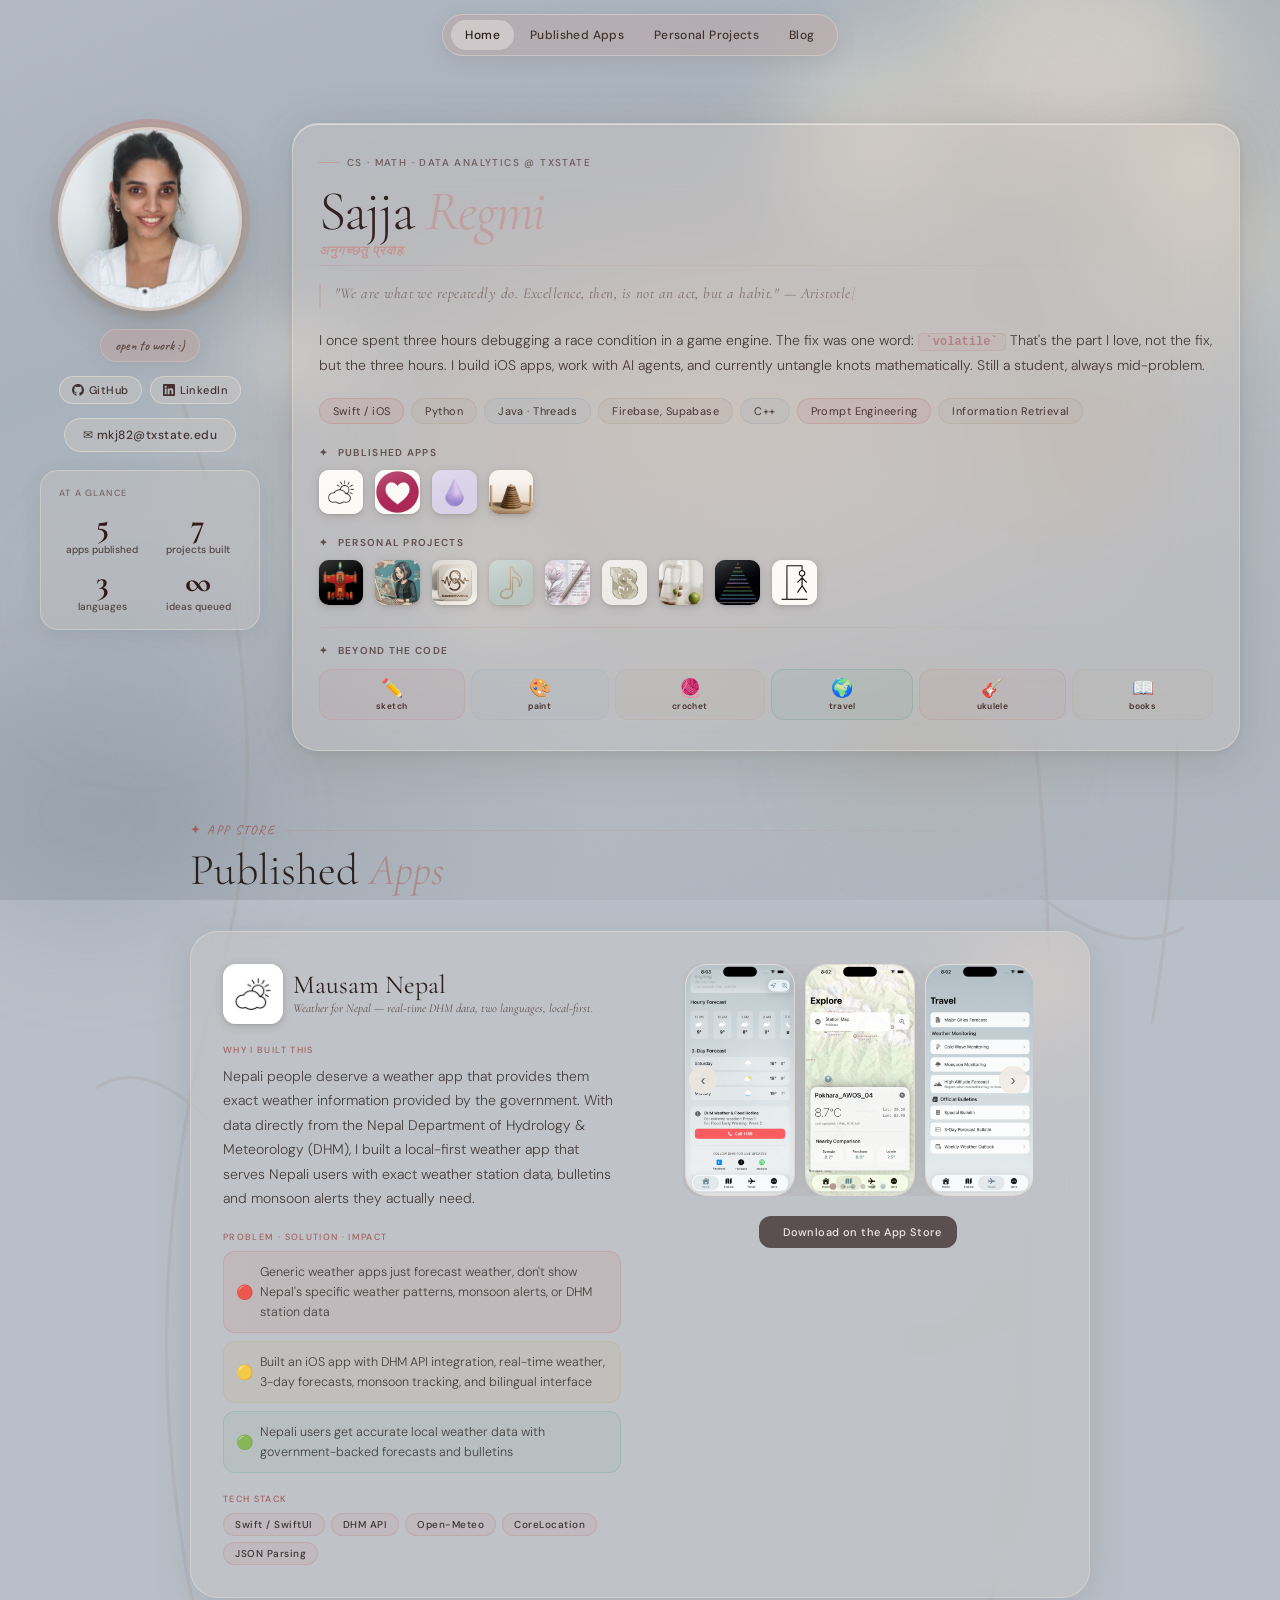
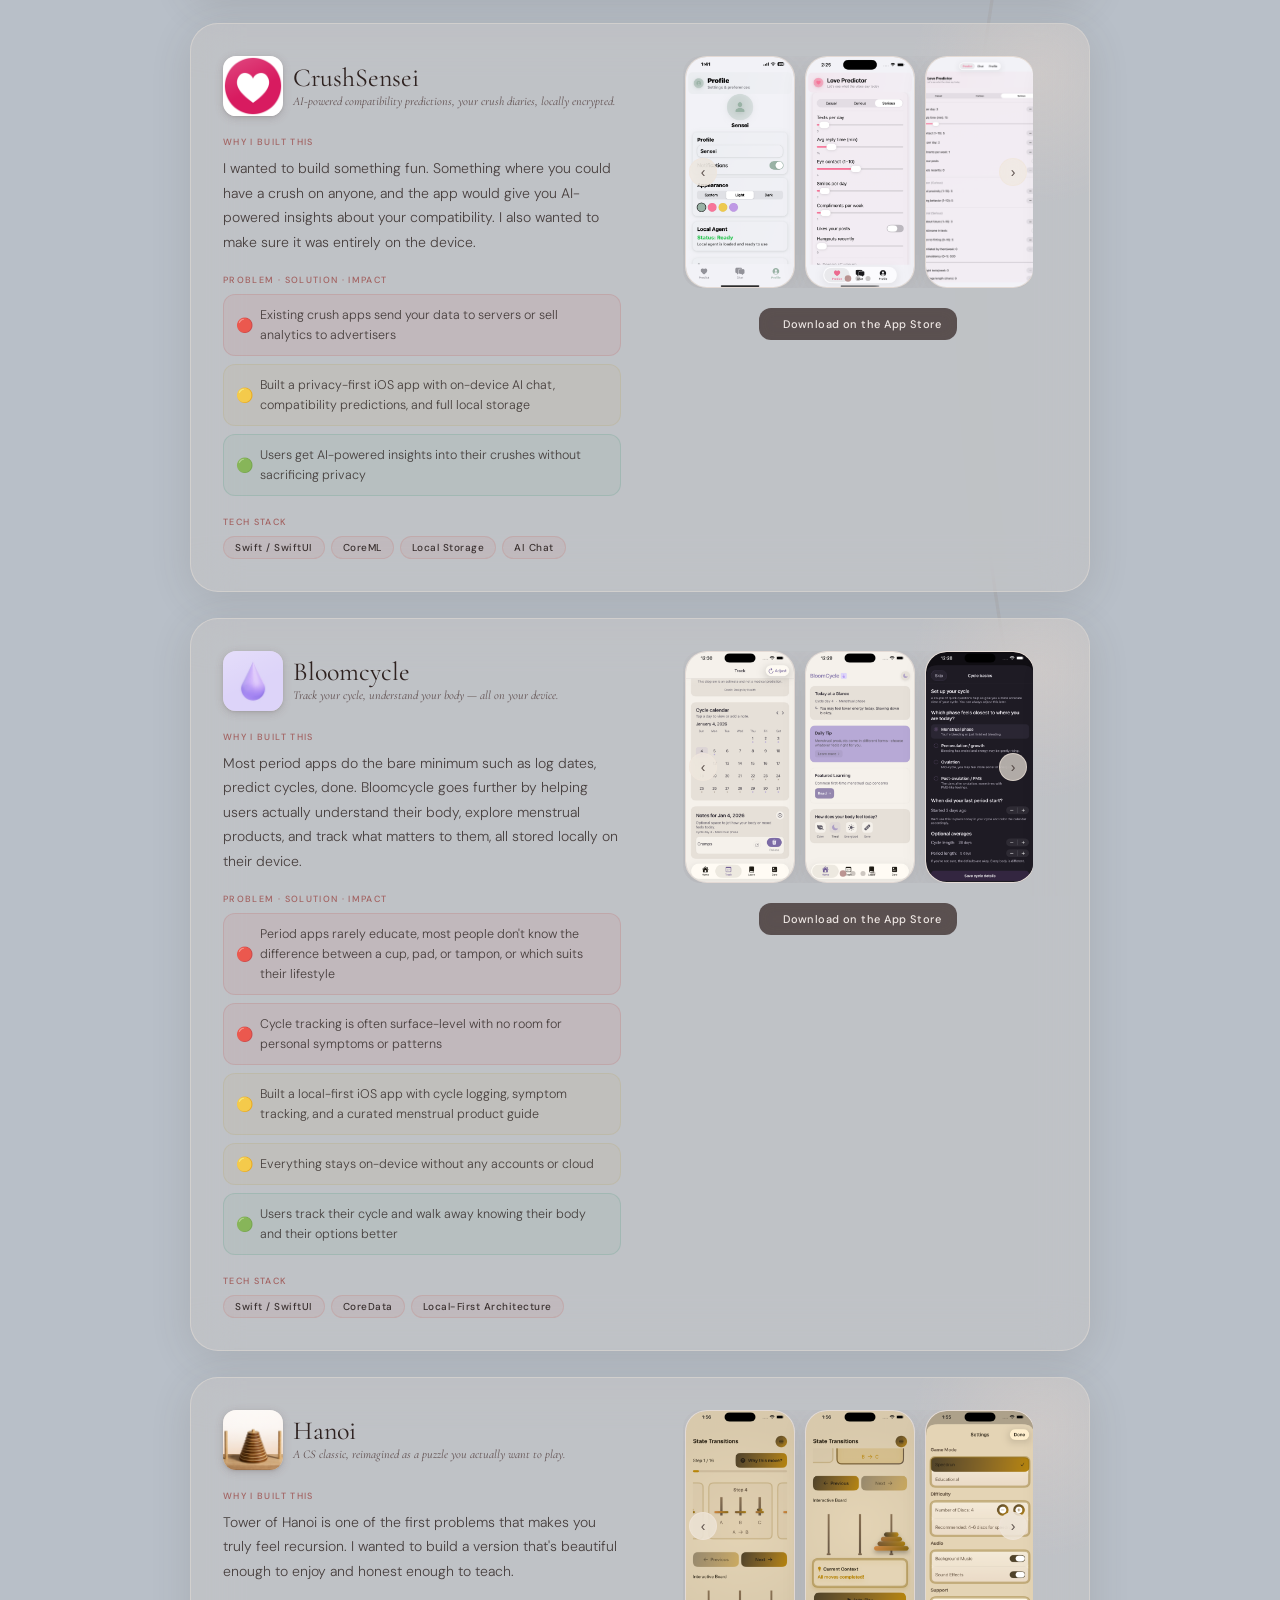
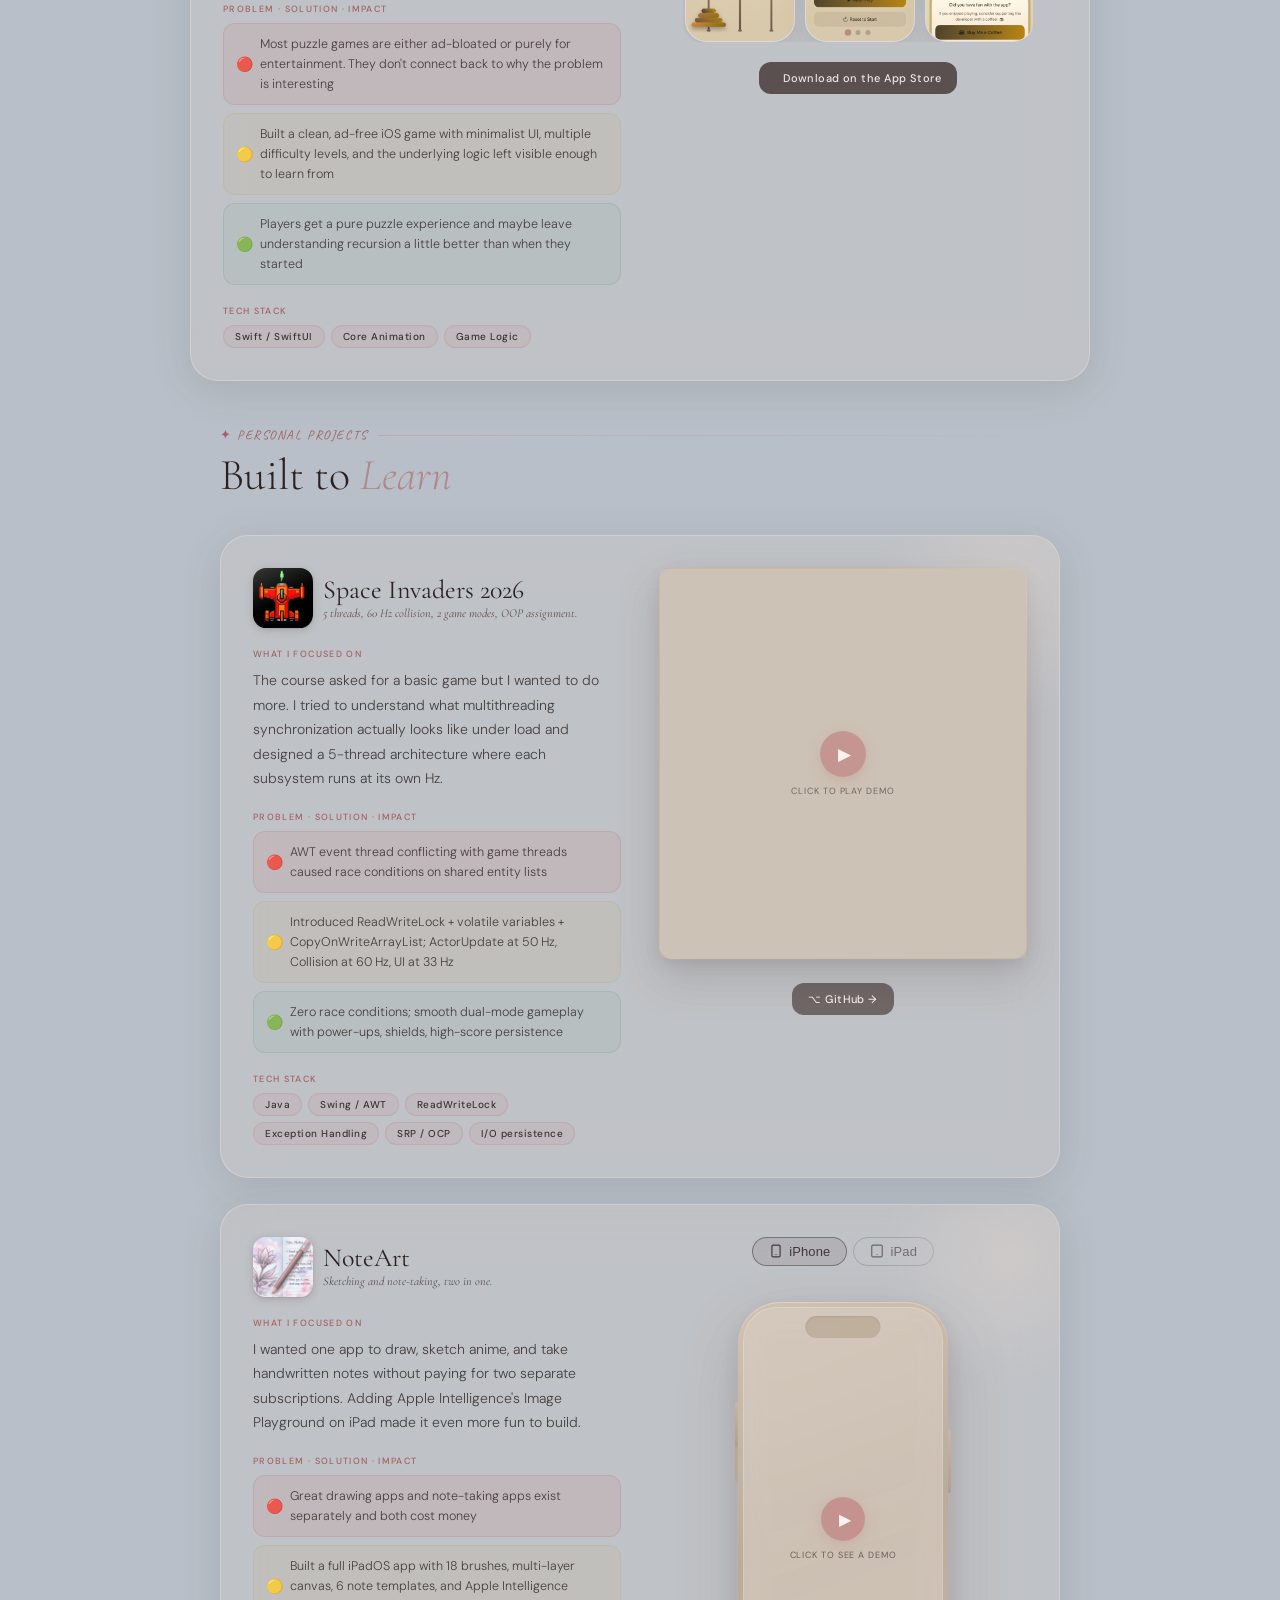
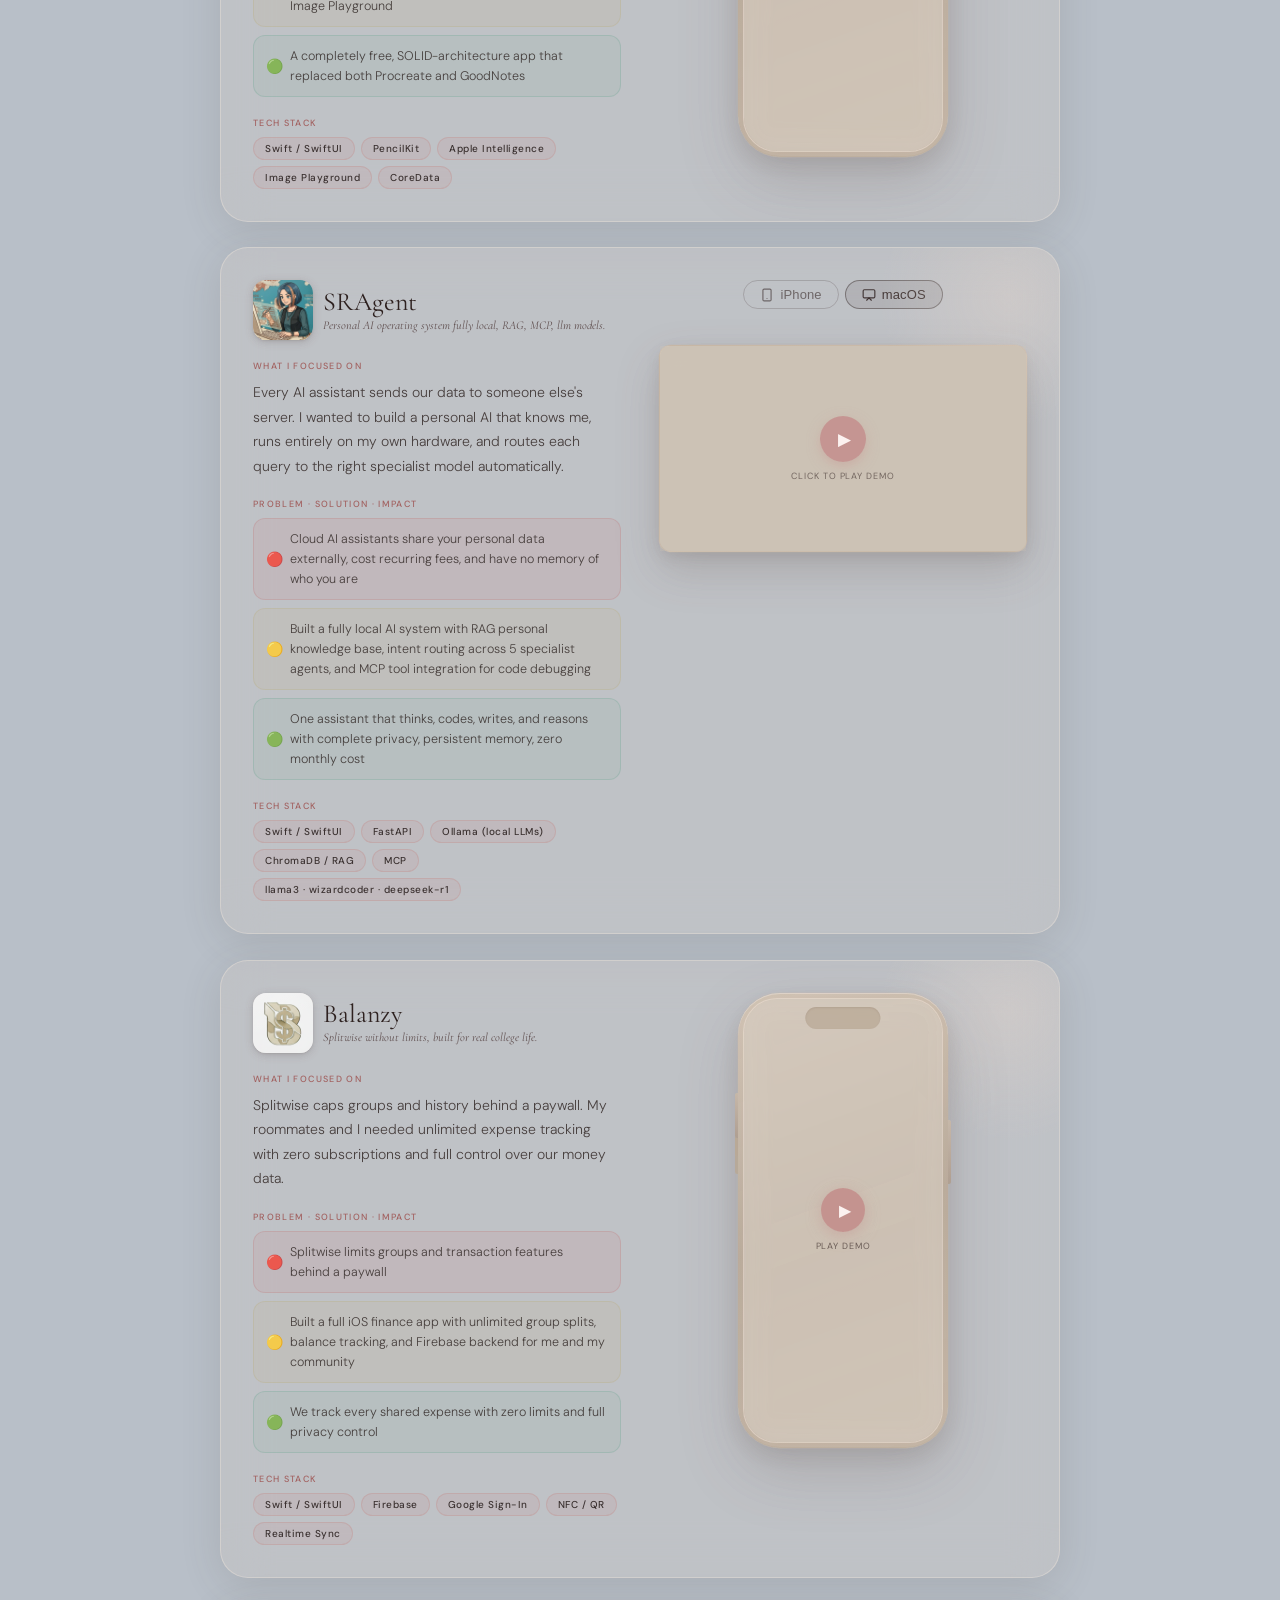
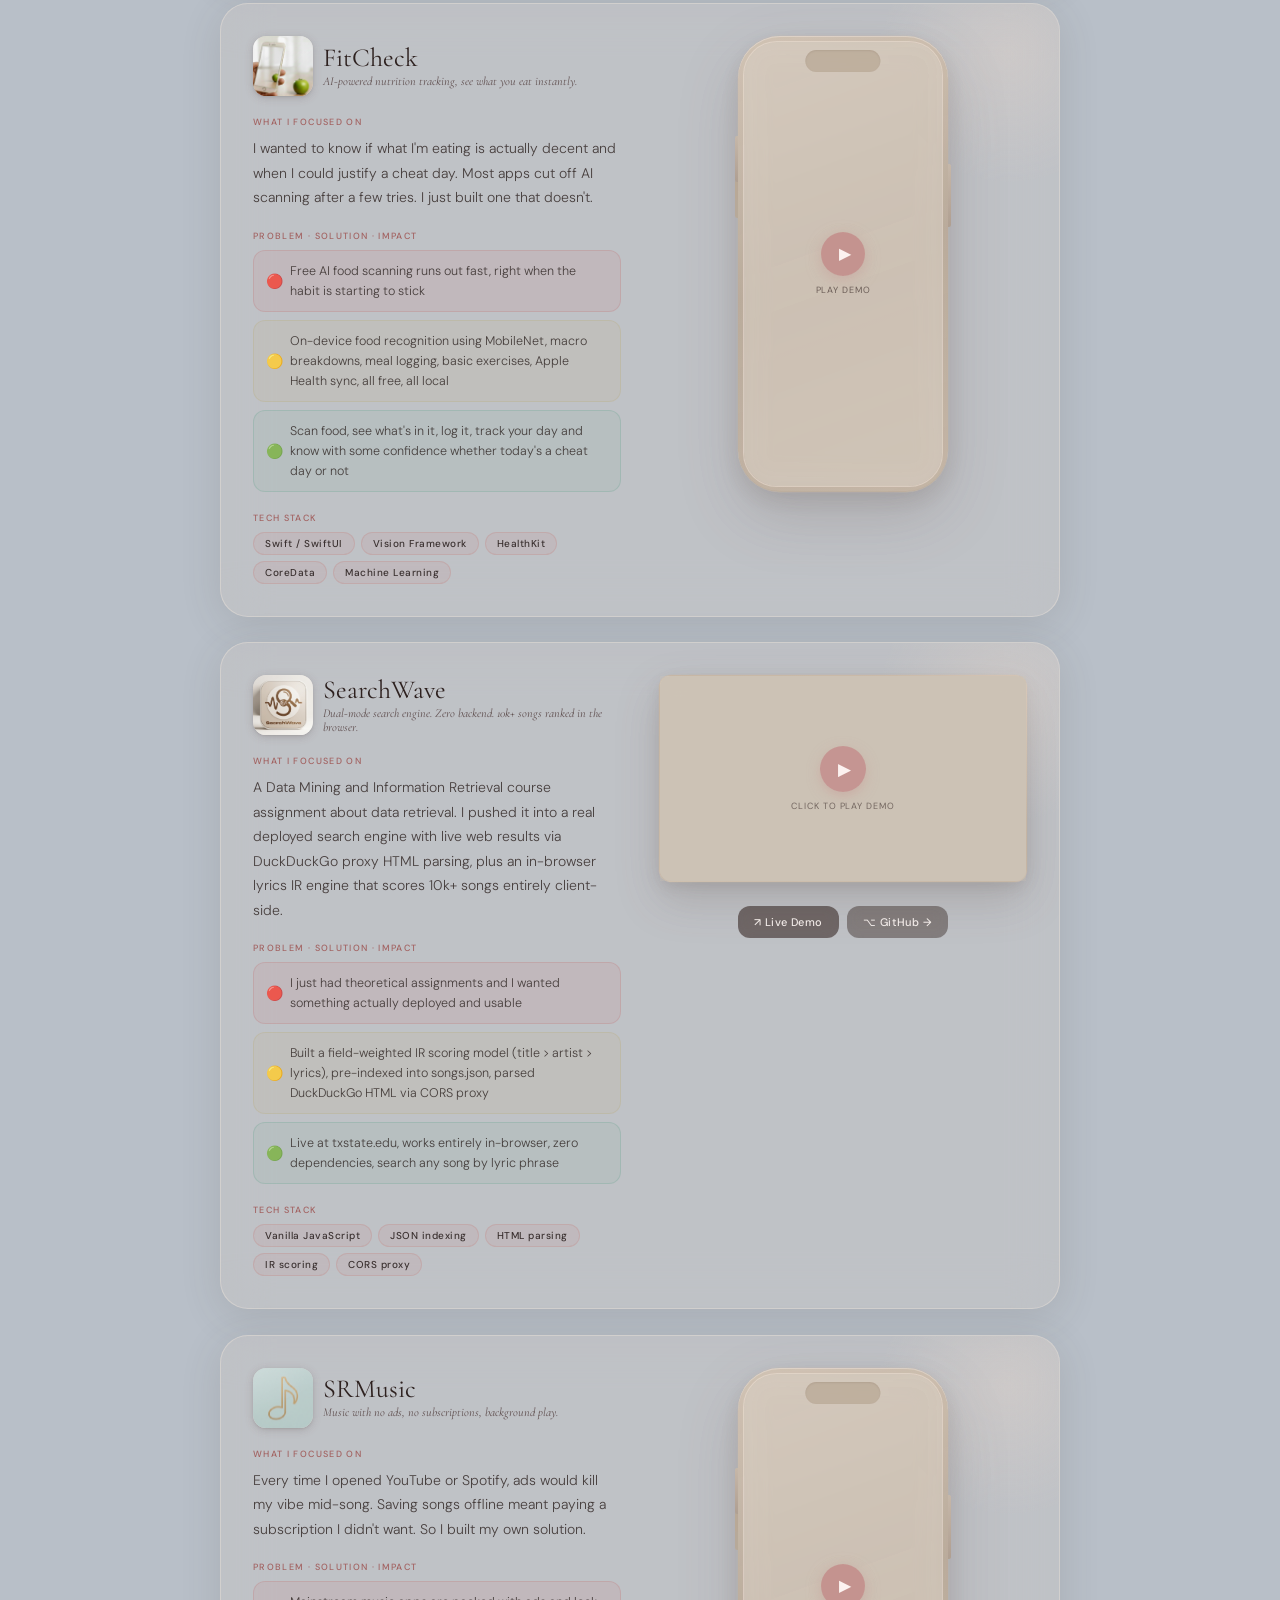
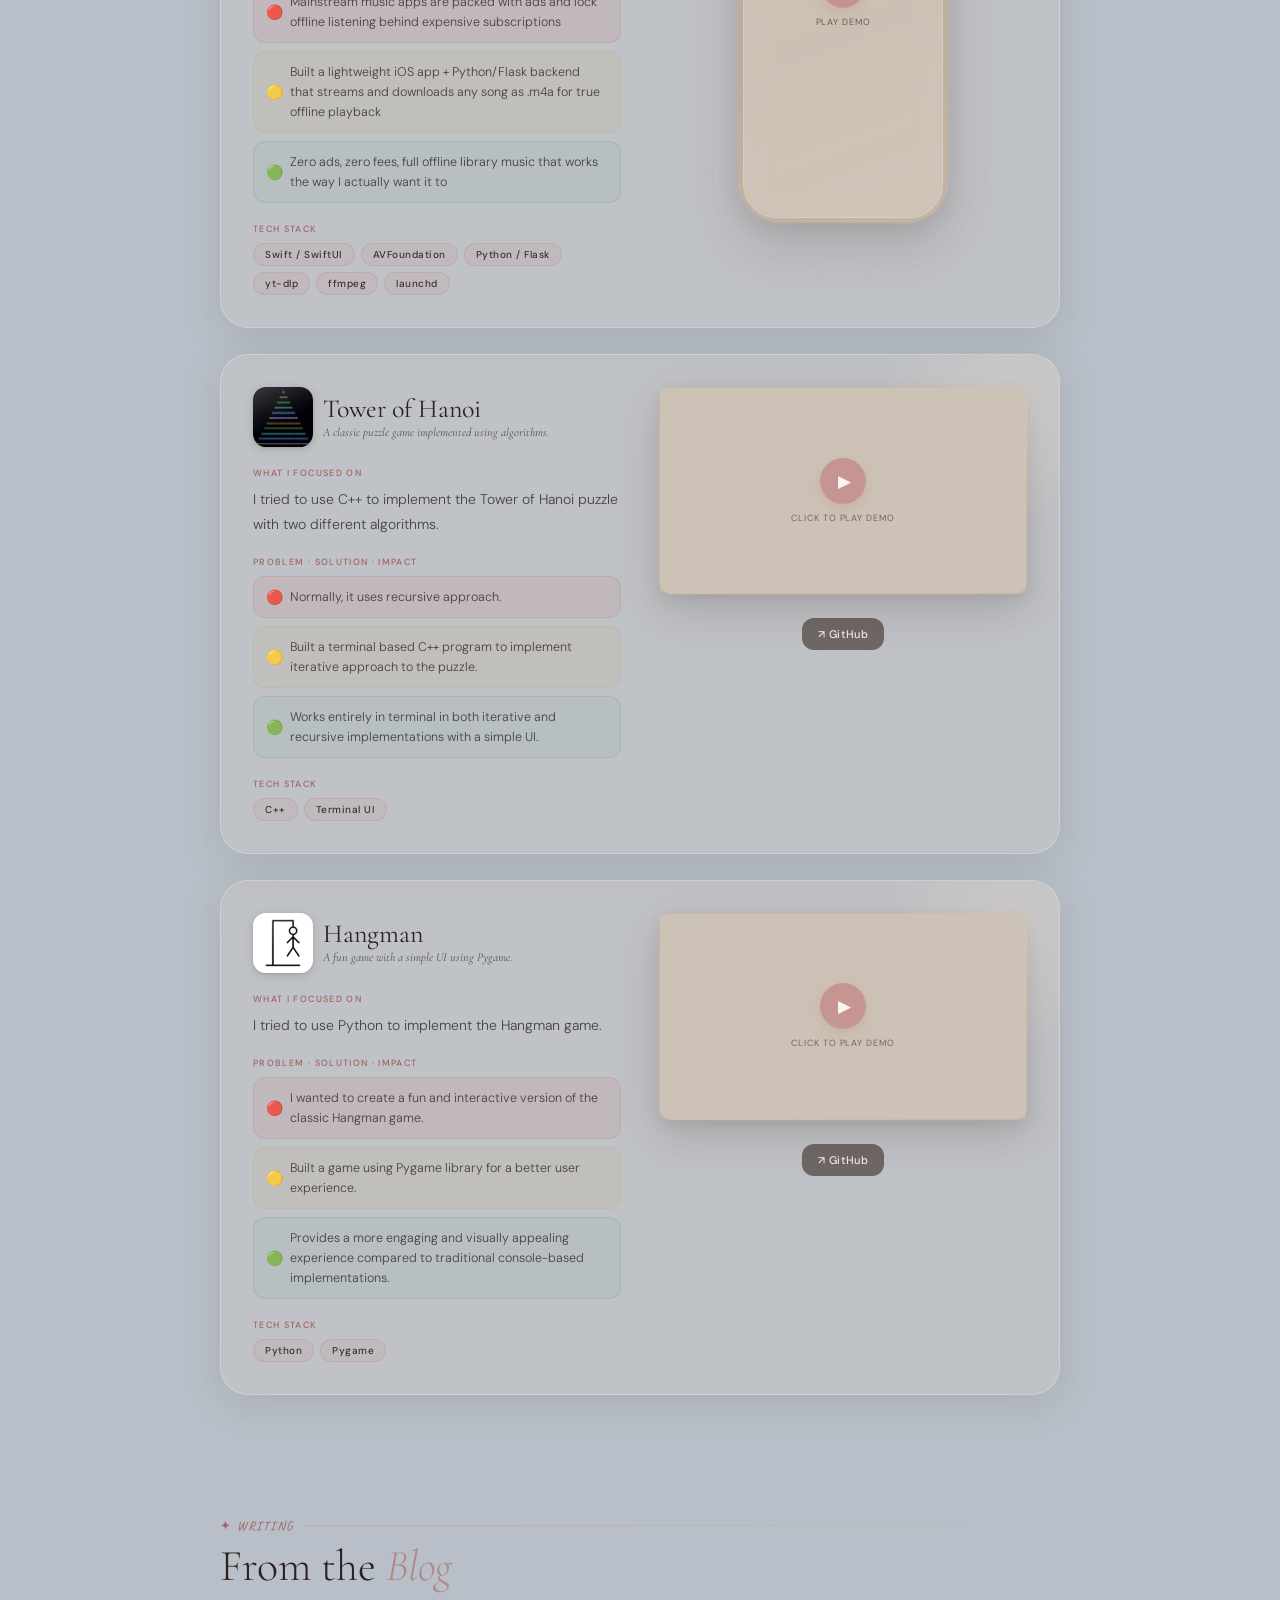
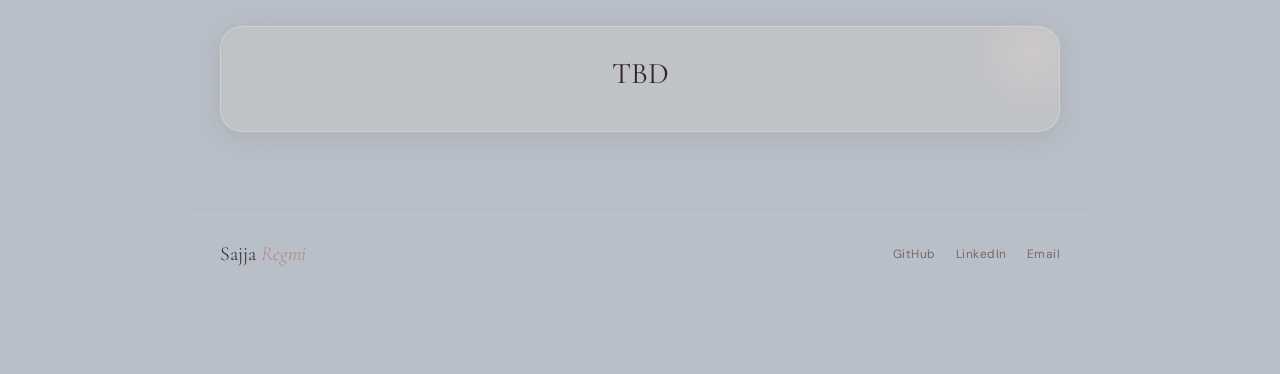
==== commit b3e9647c: "Fix link for Tower of Hanoi project" ====
--- a/index.html
+++ b/index.html
@@ -196,7 +196,7 @@
               <a href="#proj-fitcheck" class="app-icon-btn" title="FitCheck">
                 <img src="Resources/icons/fitcheck.png" alt="FitCheck">
               </a>
-              <a href="#proj-towerofhanoi" class="app-icon-btn" title="Tower of Hanoi">
+              <a href="#proj-tower-of-hanoi" class="app-icon-btn" title="Tower of Hanoi">
                 <img src="Resources/icons/towerofhanoi.png" alt="Tower of Hanoi">
               </a>
               <a href="#proj-hangman" class="app-icon-btn" title="Hangman">
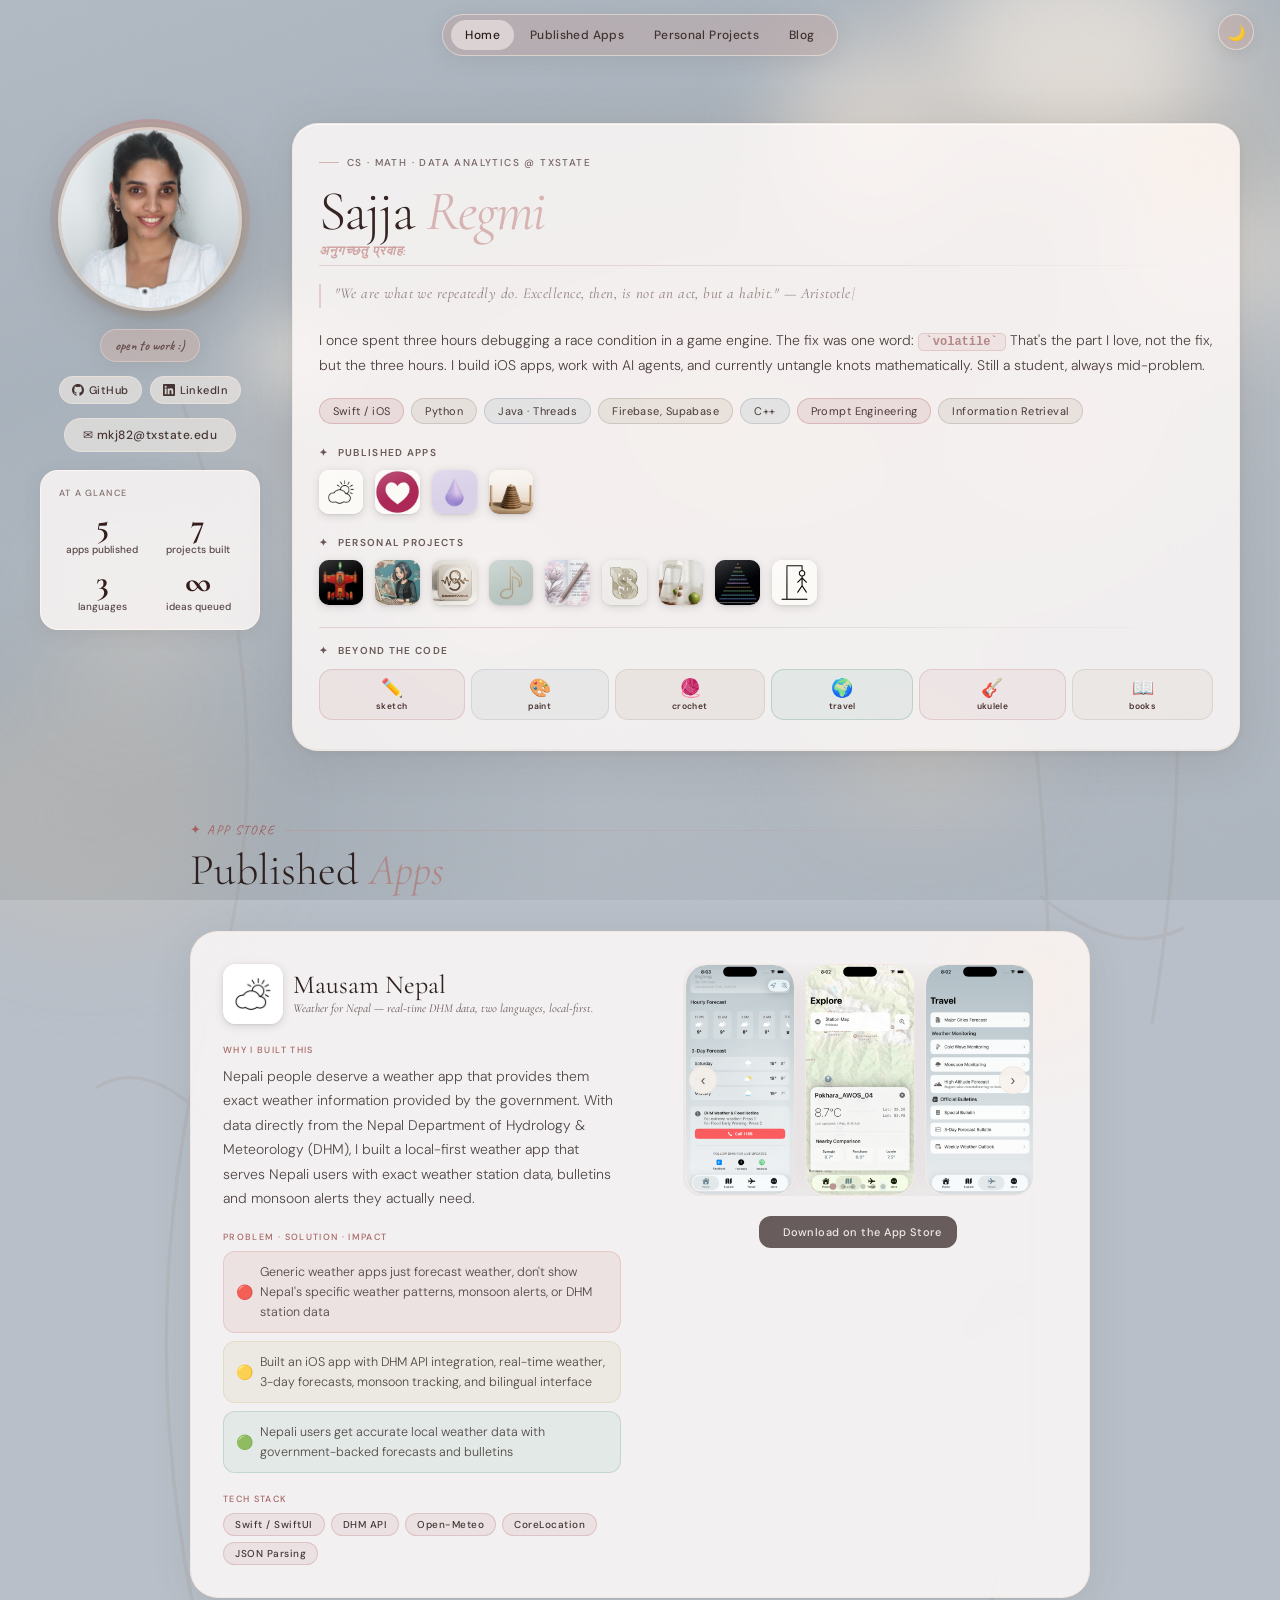
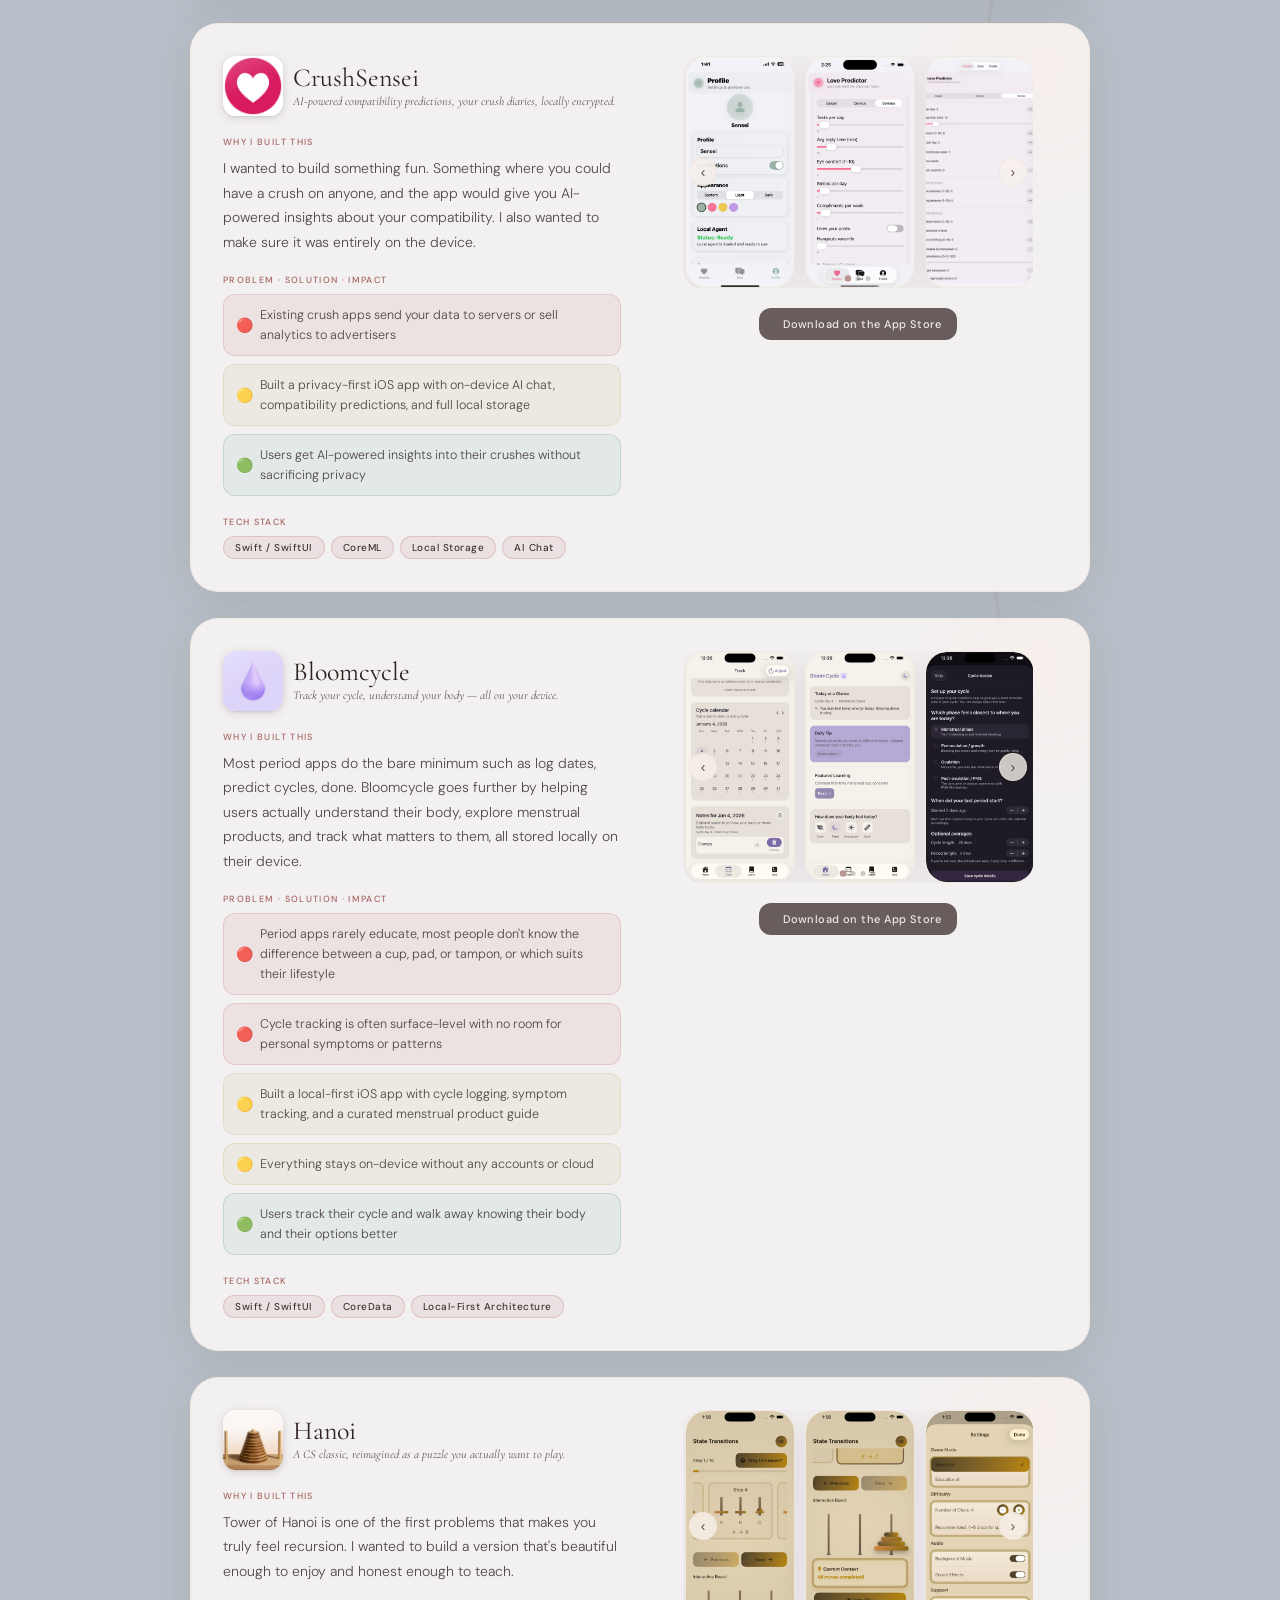
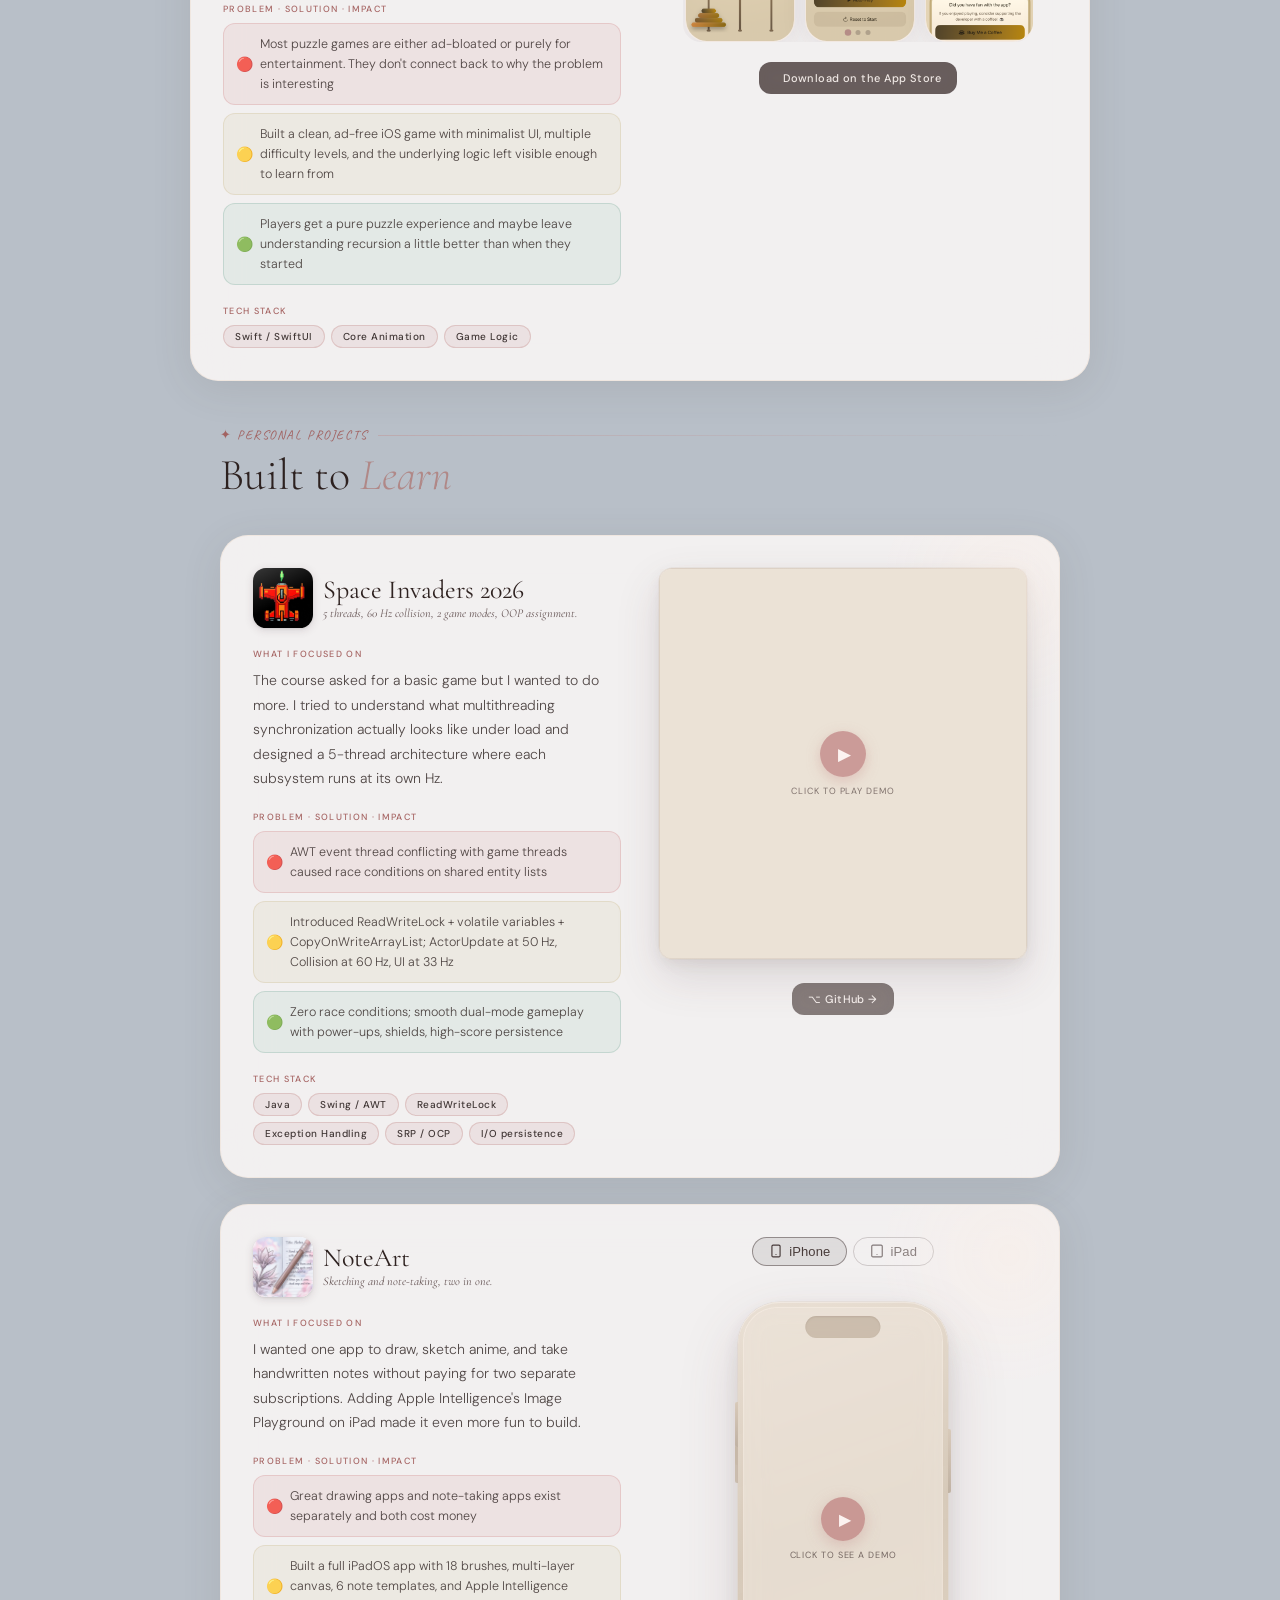
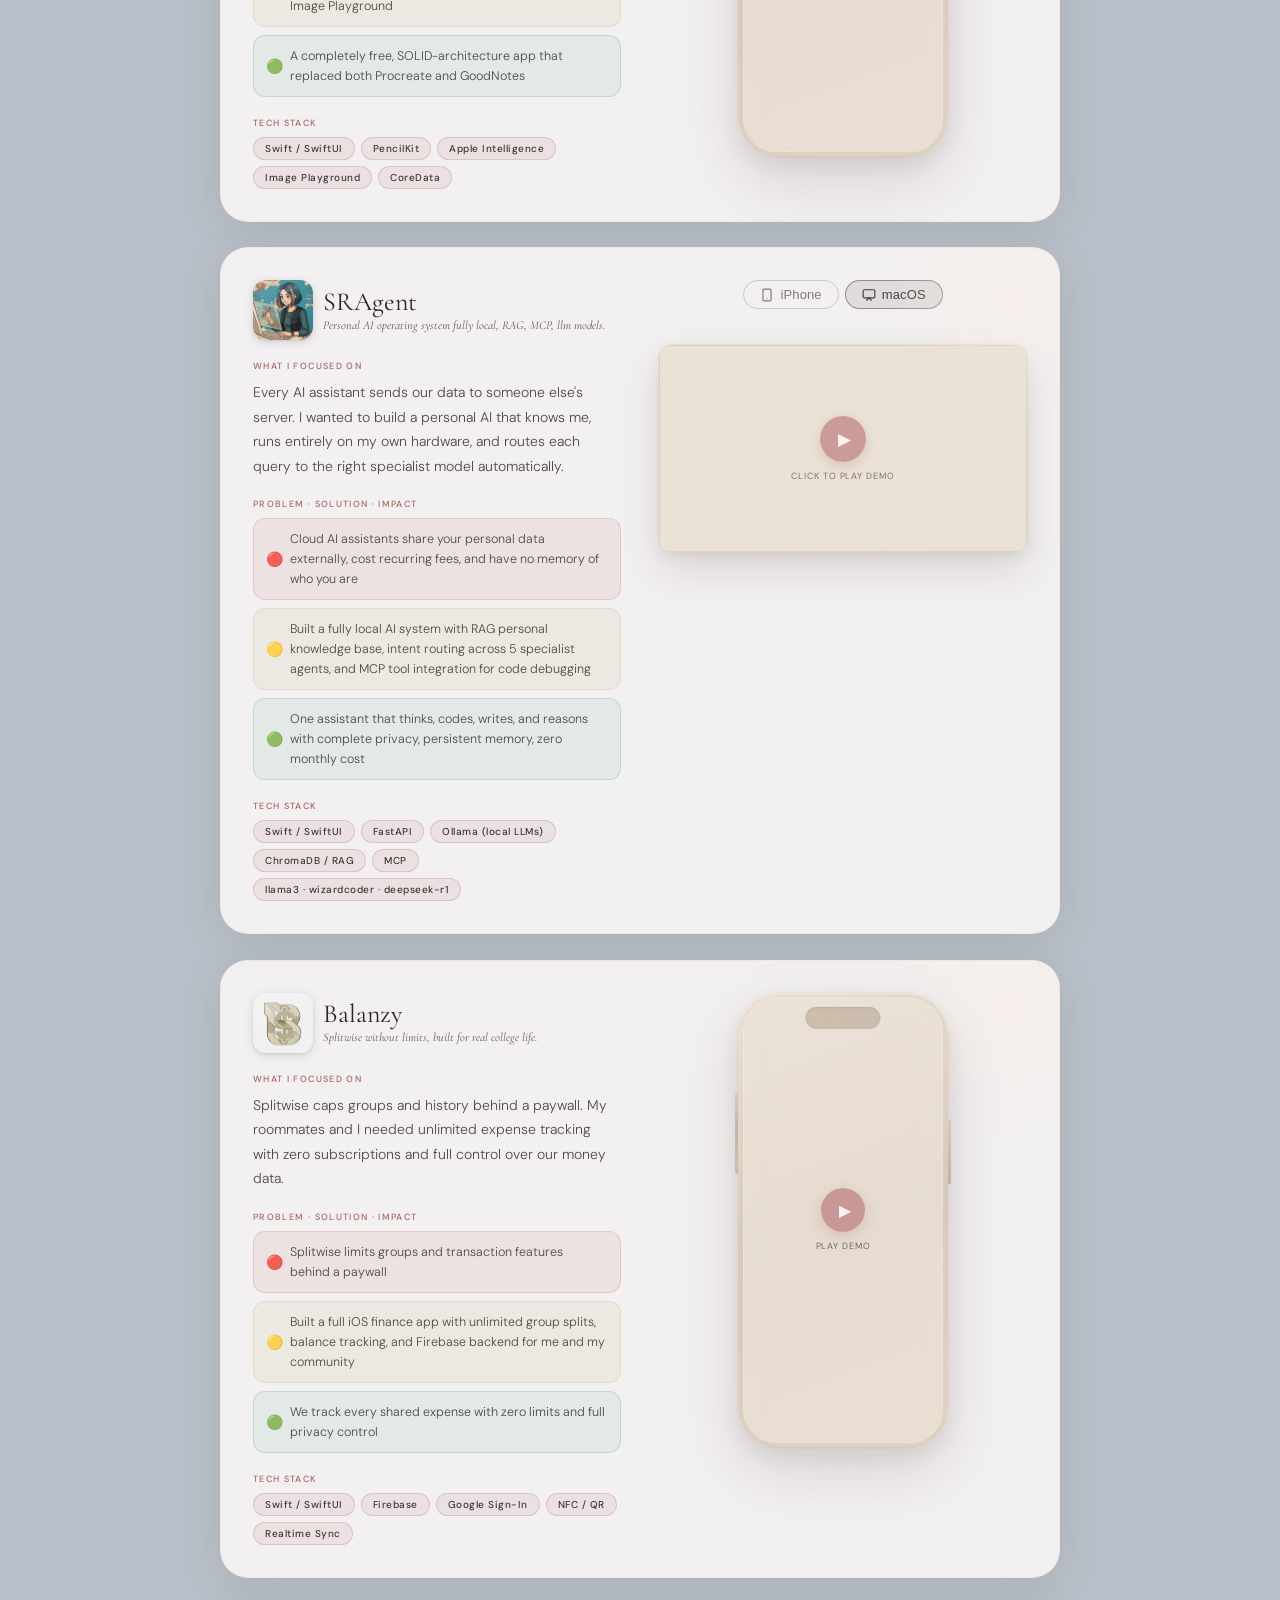
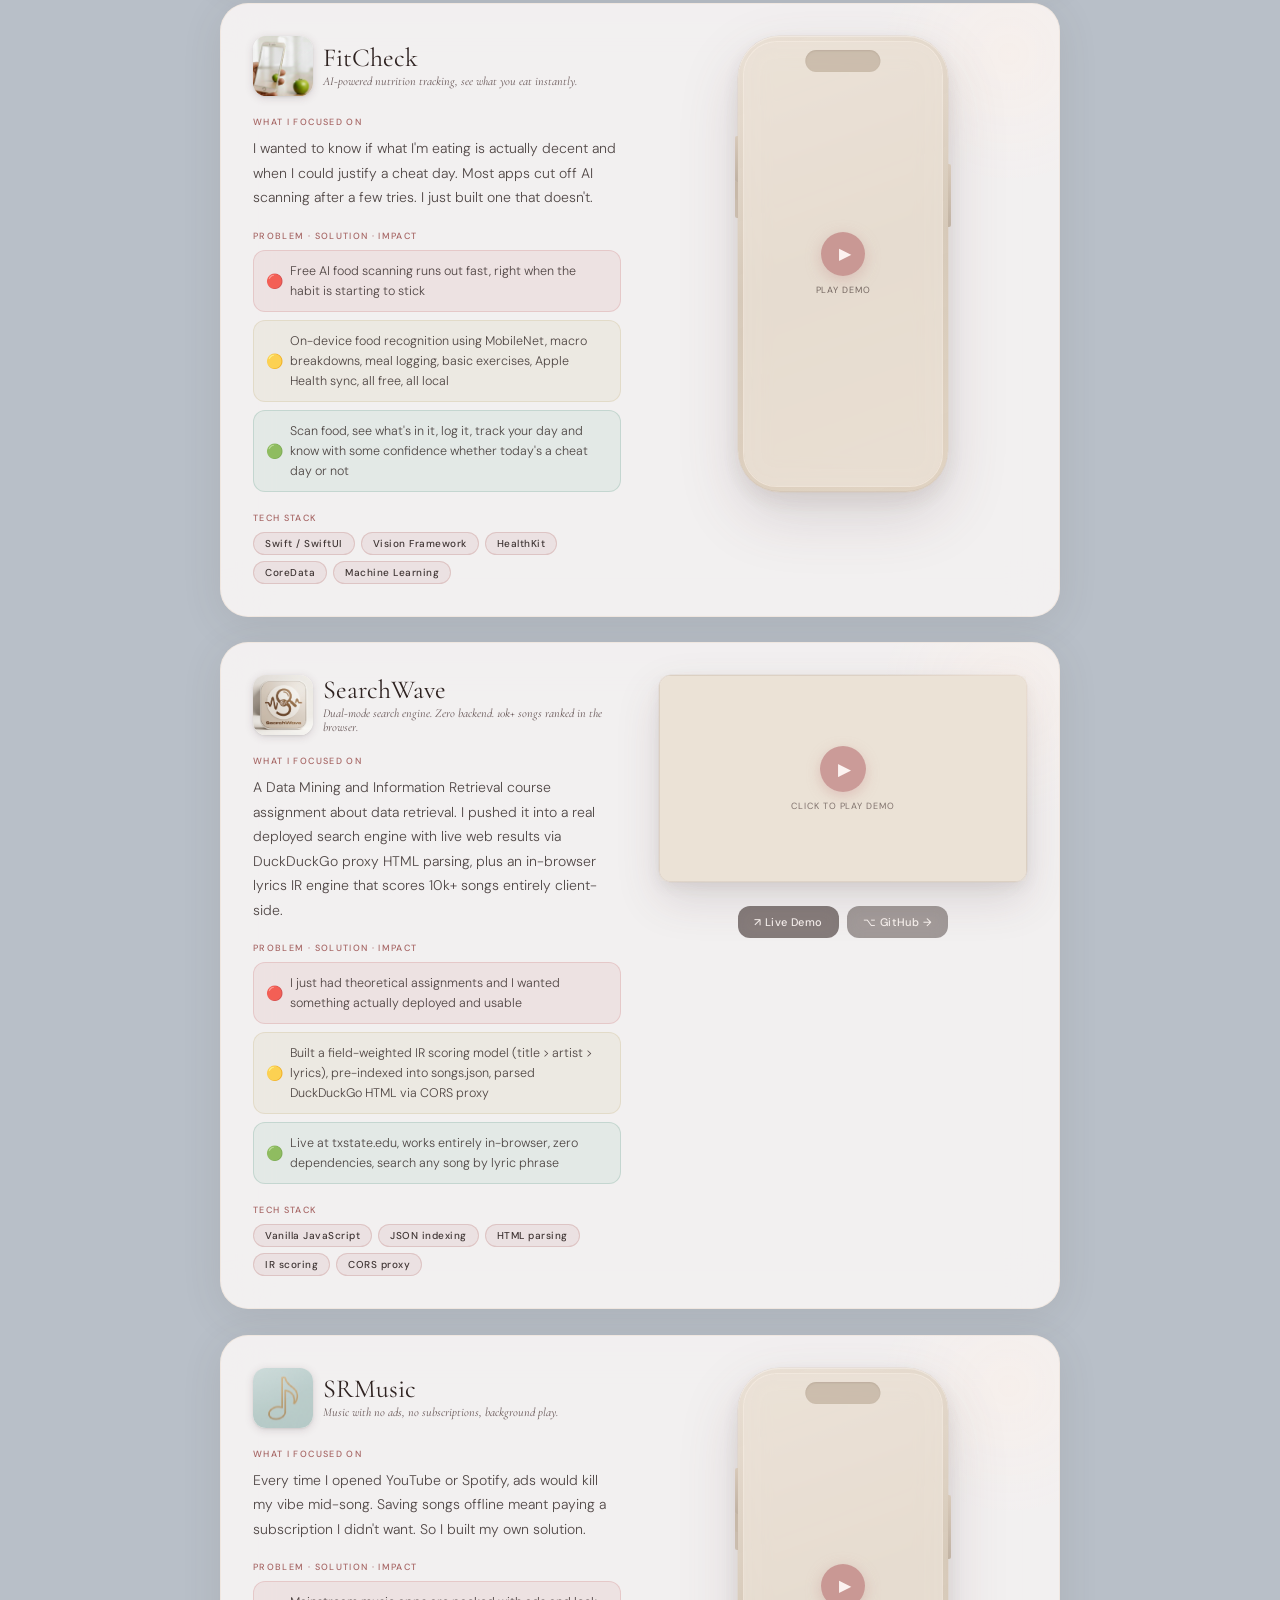
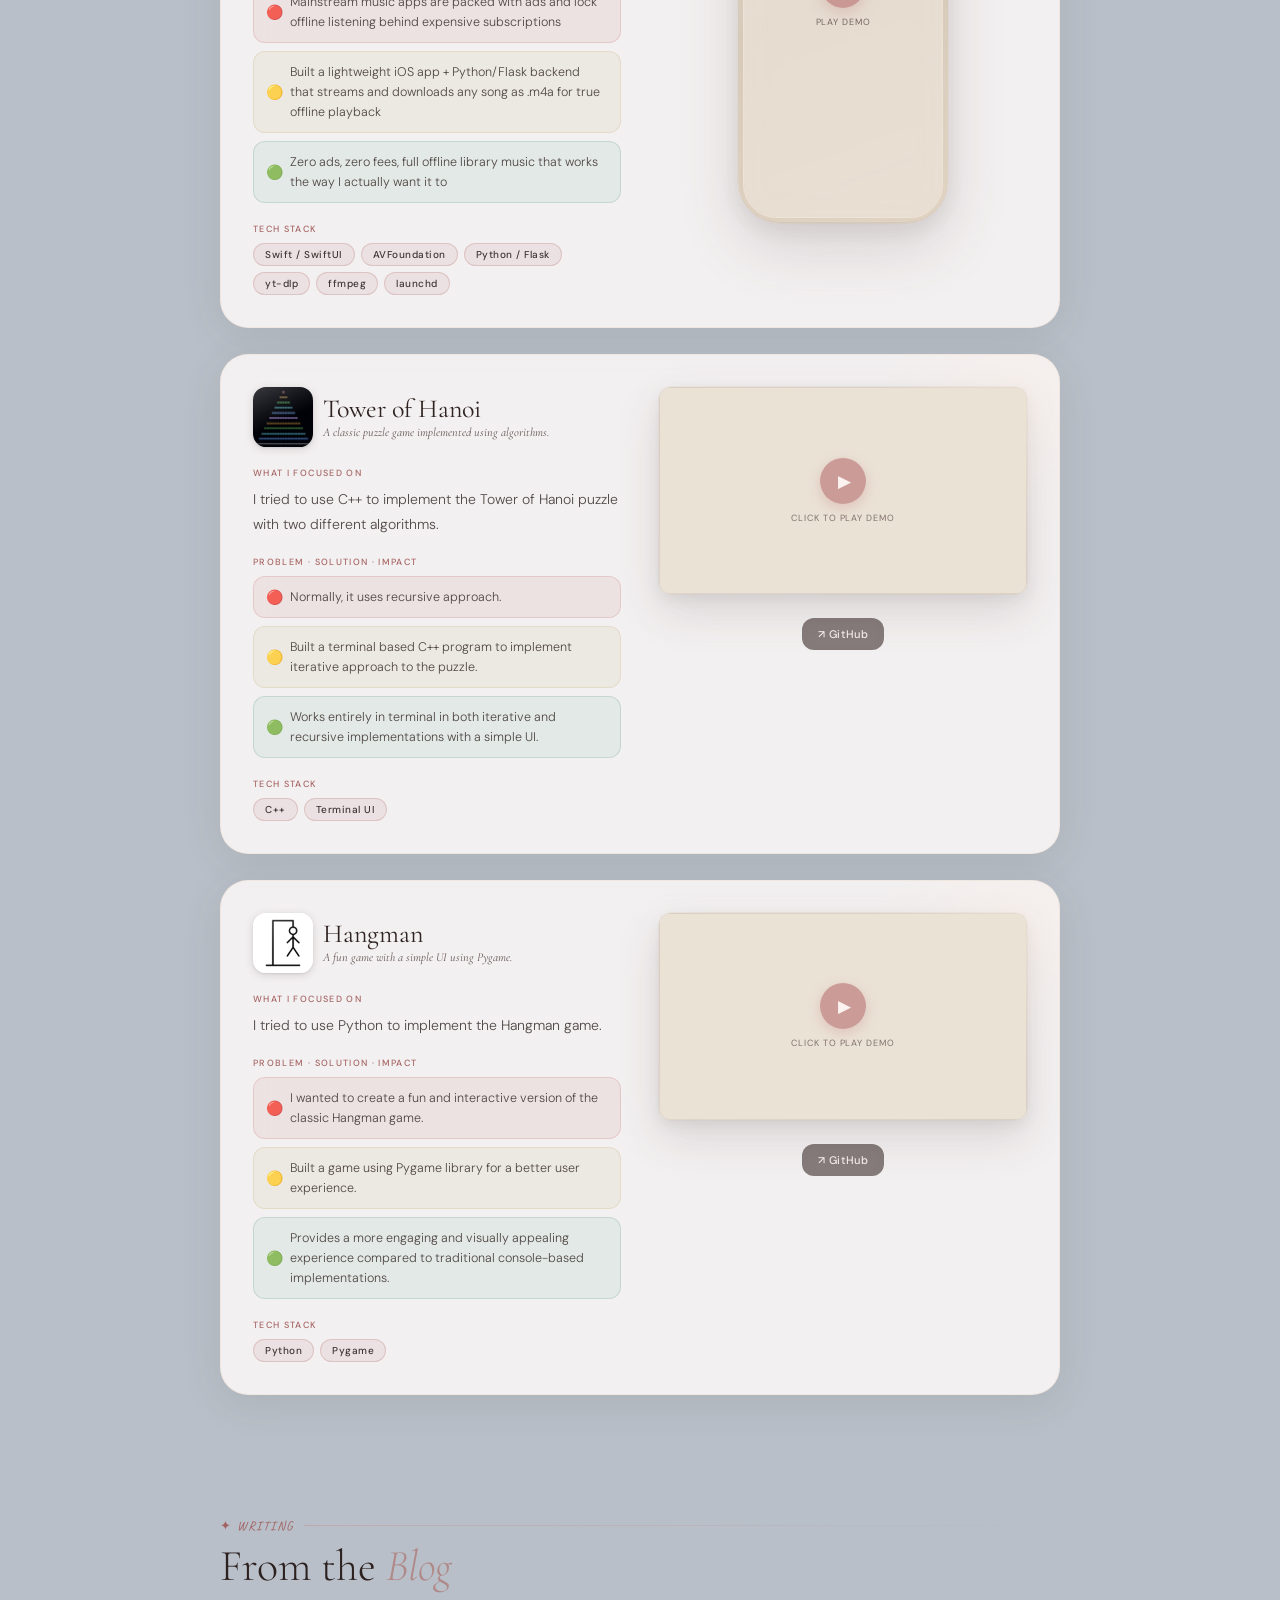
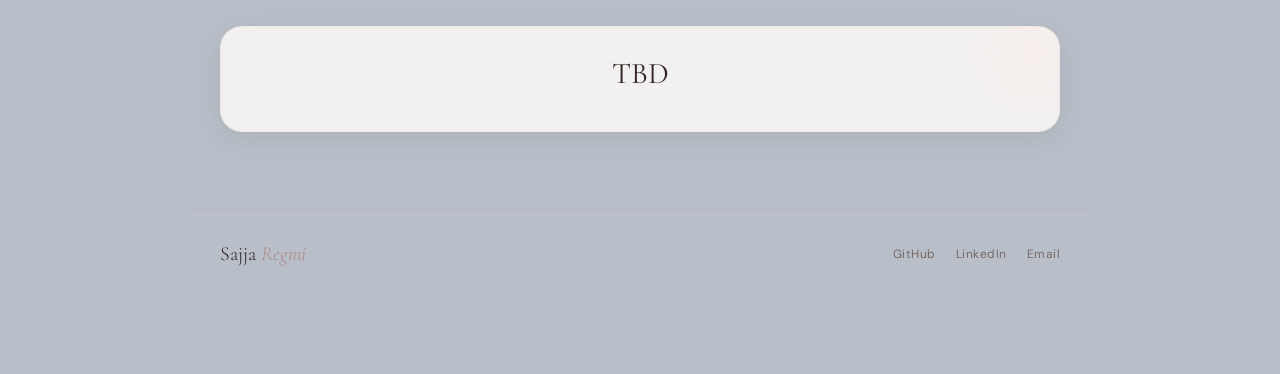
==== commit 359cf240: "Added dark mode and improved visibility" ====
--- a/index.html
+++ b/index.html
@@ -9,10 +9,14 @@
     href="https://fonts.googleapis.com/css2?family=Cormorant+Garamond:ital,wght@0,300;0,400;0,600;1,300;1,400&family=DM+Sans:wght@300;400;500&family=Caveat:wght@400;600&display=swap"
     rel="stylesheet">
   <link rel="stylesheet" href="style.css">
-  <link rel="stylesheet" href="style_patch.css">
-</head>
+    <link rel="stylesheet" href="dark_mode.css">
 
 <body>
+  <!-- ══ THEME TOGGLE ══ -->
+  <button class="theme-toggle" id="themeToggle" aria-label="Toggle dark mode">
+    <span class="icon-moon">🌙</span>
+    <span class="icon-sun">☀️</span>
+  </button>
   <div class="bg-base"></div>
   <div class="bokeh-wrap">
     <div class="bk bk1"></div>
@@ -1108,4 +1112,4 @@
   <script src="main.js"></script>
 </body>
 
-</html>
+</html>
--- a/style.css
+++ b/style.css
@@ -15,28 +15,26 @@
     --rose-lt: rgba(196, 140, 138, 0.25);
     --sand: rgba(185, 168, 150, 0.85);
     --cream: rgba(220, 208, 195, 0.5);
-    --glass: rgba(210, 200, 192, 0.28);
-    --glass-b: rgba(240, 230, 220, 0.4);
+    --glass: rgba(255, 251, 249, 0.80);
+    --glass-b: rgba(255, 246, 242, 0.90);
     --ink: rgba(45, 30, 28, 0.97);
     --ink-mid: rgba(75, 58, 55, 0.92);
     --ink-lt: rgba(105, 85, 80, 0.82);
     --white95: rgba(255, 248, 245, 0.95);
 
-    --sh-frame: linear-gradient(160deg, rgba(218, 204, 188, 0.96) 0%, rgba(196, 179, 161, 0.94) 50%, rgba(208, 192, 174, 0.96) 100%);
-    --sh-bdr: 1.5px solid rgba(198, 182, 165, 0.55);
-    --sh-shd: 0 0 0 0.5px rgba(198, 182, 165, 0.42), inset 0 1px 0 rgba(255, 248, 245, 0.38), inset 0 -1px 0 rgba(158, 142, 126, 0.14), 0 18px 44px rgba(95, 80, 74, 0.22), 0 5px 14px rgba(95, 80, 74, 0.13);
-    --sh-screen-bg: rgba(205, 195, 182, 0.92);
-    --sh-screen-bdr: 1px solid rgba(238, 226, 214, 0.45);
-    --sh-btn-bg: rgba(196, 179, 161, 0.78);
-
-    /* Fluid spacing scale */
+    --sh-frame: linear-gradient(160deg, rgba(238, 230, 222, 0.98) 0%, rgba(222, 212, 200, 0.96) 50%, rgba(232, 224, 214, 0.98) 100%);
+    --sh-bdr: 1.5px solid rgba(215, 202, 188, 0.60);
+    --sh-shd: 0 0 0 0.5px rgba(210, 198, 184, 0.48), inset 0 1px 0 rgba(255, 250, 246, 0.55), inset 0 -1px 0 rgba(165, 148, 132, 0.14), 0 18px 44px rgba(95, 80, 74, 0.16), 0 5px 14px rgba(95, 80, 74, 0.09);
+    --sh-screen-bg: rgba(238, 230, 220, 0.94);
+    --sh-screen-bdr: 1px solid rgba(255, 246, 236, 0.50);
+    --sh-btn-bg: rgba(214, 202, 188, 0.82);
+
     --sp-xs: clamp(6px, 1vw, 10px);
     --sp-sm: clamp(10px, 1.5vw, 16px);
     --sp-md: clamp(14px, 2vw, 22px);
     --sp-lg: clamp(20px, 3vw, 36px);
     --sp-xl: clamp(32px, 5vw, 64px);
 
-    /* Fluid type scale */
     --text-xs:  clamp(9px,  1vw,   11px);
     --text-sm:  clamp(11px, 1.1vw, 13px);
     --text-base:clamp(12px, 1.3vw, 14px);
@@ -57,7 +55,7 @@
     font-family: 'DM Sans', sans-serif;
     background: #b8bfc8;
     color: var(--ink);
-    overflow-x: hidden;
+    overflow-x: hidden; /* overflow-x contained here, NOT on .scroll-root */
 }
 
 img, video {
@@ -90,15 +88,15 @@
     filter: blur(45px);
 }
 
-.bk1 { width: 280px; height: 220px; background: rgba(235, 225, 210, 0.5); top: -60px; right: 5%; }
-.bk2 { width: 180px; height: 180px; background: rgba(240, 230, 215, 0.45); top: 5%; right: 25%; animation: sway 7s ease-in-out infinite alternate; }
-.bk3 { width: 220px; height: 160px; background: rgba(230, 220, 200, 0.4); top: 20%; right: -30px; }
-.bk4 { width: 150px; height: 150px; background: rgba(195, 175, 145, 0.35); top: 40%; right: 10%; animation: sway 9s ease-in-out infinite alternate-reverse; }
-.bk5 { width: 200px; height: 120px; background: rgba(180, 165, 140, 0.3); bottom: 10%; right: 20%; }
-.bk6 { width: 300px; height: 250px; background: rgba(130, 145, 160, 0.25); bottom: -40px; left: -60px; }
-.bk7 { width: 160px; height: 160px; background: rgba(155, 168, 180, 0.3); top: 60%; left: 5%; animation: sway 6s ease-in-out infinite alternate; }
-.bk8 { width: 100px; height: 80px; background: rgba(245, 238, 228, 0.5); top: 35%; left: 20%; filter: blur(30px); }
-.bk9 { width: 80px; height: 80px; background: rgba(240, 232, 218, 0.45); bottom: 30%; left: 35%; filter: blur(25px); }
+.bk1 { width: 280px; height: 220px; background: rgba(255, 245, 235, 0.60); top: -60px; right: 5%; }
+.bk2 { width: 180px; height: 180px; background: rgba(255, 240, 228, 0.55); top: 5%; right: 25%; animation: sway 7s ease-in-out infinite alternate; }
+.bk3 { width: 220px; height: 160px; background: rgba(250, 238, 224, 0.50); top: 20%; right: -30px; }
+.bk4 { width: 150px; height: 150px; background: rgba(230, 215, 198, 0.45); top: 40%; right: 10%; animation: sway 9s ease-in-out infinite alternate-reverse; }
+.bk5 { width: 200px; height: 120px; background: rgba(220, 205, 188, 0.40); bottom: 10%; right: 20%; }
+.bk6 { width: 300px; height: 250px; background: rgba(205, 195, 182, 0.35); bottom: -40px; left: -60px; }
+.bk7 { width: 160px; height: 160px; background: rgba(215, 205, 192, 0.38); top: 60%; left: 5%; animation: sway 6s ease-in-out infinite alternate; }
+.bk8 { width: 100px; height: 80px; background: rgba(255, 248, 238, 0.60); top: 35%; left: 20%; filter: blur(30px); }
+.bk9 { width: 80px; height: 80px; background: rgba(252, 244, 232, 0.55); bottom: 30%; left: 35%; filter: blur(25px); }
 
 @keyframes sway {
     from { transform: translate(0, 0) scale(1); }
@@ -126,9 +124,55 @@
 .scroll-root {
     position: relative;
     z-index: 10;
-    overflow-x: hidden;
+    /* overflow-x REMOVED — was clipping position:fixed .theme-toggle in Safari/WebKit */
     padding-top: clamp(52px, 7vw, 72px);
 }
+
+/* ══════════════════════════════════════════════
+   THEME TOGGLE BUTTON
+   Fixed top-right. overflow-x on body (not scroll-root)
+   ensures this never gets clipped.
+══════════════════════════════════════════════ */
+.theme-toggle {
+    position: fixed;
+    top: clamp(8px, 1.2vw, 14px);
+    right: clamp(14px, 2.5vw, 26px);
+    z-index: 9999;
+    width: 36px;
+    height: 36px;
+    border-radius: 50%;
+    background: rgba(196, 162, 158, 0.42);
+    border: 1px solid rgba(248, 238, 230, 0.58);
+    backdrop-filter: blur(20px);
+    box-shadow: 0 4px 14px rgba(100, 85, 82, 0.14);
+    cursor: pointer;
+    display: flex;
+    align-items: center;
+    justify-content: center;
+    font-size: 15px;
+    line-height: 1;
+    color: rgba(55, 38, 36, 0.92);
+    transition: background 0.22s, transform 0.22s, box-shadow 0.22s;
+    user-select: none;
+    -webkit-tap-highlight-color: transparent;
+    outline: none;
+    appearance: none;
+    -webkit-appearance: none;
+}
+
+.theme-toggle:hover {
+    background: rgba(255, 248, 245, 0.58);
+    transform: scale(1.10);
+    box-shadow: 0 6px 18px rgba(100, 85, 82, 0.22);
+}
+
+.theme-toggle:active { transform: scale(0.94); }
+
+.theme-toggle .icon-moon { display: inline; }
+.theme-toggle .icon-sun  { display: none; }
+
+html[data-theme="dark"] .theme-toggle .icon-moon { display: none; }
+html[data-theme="dark"] .theme-toggle .icon-sun  { display: inline; }
 
 /* ══════════════════════════════════════════════
    NAV
@@ -150,11 +194,11 @@
     justify-content: center;
     gap: 2px;
     background: rgba(196, 162, 158, 0.4);
-    border: 1px solid rgba(240, 228, 218, 0.4);
+    border: 1px solid rgba(248, 238, 230, 0.55);
     backdrop-filter: blur(20px);
     border-radius: 40px;
     padding: clamp(3px, 0.5vw, 5px) clamp(5px, 0.8vw, 8px);
-    box-shadow: 0 4px 20px rgba(100, 85, 82, 0.15);
+    box-shadow: 0 4px 20px rgba(100, 85, 82, 0.12);
     max-width: 100%;
 }
 
@@ -172,7 +216,7 @@
 
 .nav-pill a:hover,
 .nav-pill a.active {
-    background: rgba(255, 248, 245, 0.35);
+    background: rgba(255, 248, 245, 0.50);
     color: rgba(40, 25, 22, 0.98);
 }
 
@@ -191,14 +235,12 @@
     width: 100%;
     max-width: min(1200px, 100%);
     display: grid;
-    /* fluid: right column shrinks from 220px → 160px between 1200px→820px, then collapses */
     grid-template-columns: clamp(160px, 19vw, 220px) 1fr;
     gap: clamp(14px, 2.5vw, 36px);
     align-items: start;
 }
 
 .hero-right {
-    /* matches the fluid column width */
     width: clamp(160px, 19vw, 220px);
     display: flex;
     flex-direction: column;
@@ -281,12 +323,12 @@
     display: flex;
     align-items: center;
     gap: 7px;
-    background: rgba(196, 162, 158, 0.45);
-    border: 1px solid rgba(220, 195, 190, 0.5);
+    background: rgba(210, 180, 172, 0.50);
+    border: 1px solid rgba(228, 208, 200, 0.60);
     backdrop-filter: blur(16px);
     border-radius: 20px;
     padding: clamp(5px, 0.8vw, 7px) clamp(10px, 1.4vw, 14px);
-    box-shadow: 0 4px 16px rgba(100, 90, 85, 0.12);
+    box-shadow: 0 4px 16px rgba(100, 90, 85, 0.10);
 }
 
 .status-dot {
@@ -328,8 +370,8 @@
     font-weight: 500;
     text-decoration: none;
     letter-spacing: 0.04em;
-    background: rgba(215, 205, 197, 0.35);
-    border: 1px solid rgba(240, 228, 218, 0.5);
+    background: rgba(245, 238, 232, 0.60);
+    border: 1px solid rgba(240, 228, 218, 0.65);
     color: rgba(55, 38, 36, 0.92);
     backdrop-filter: blur(8px);
     transition: transform 0.2s, background 0.2s;
@@ -337,7 +379,7 @@
 
 .social-btn:hover {
     transform: translateY(-2px);
-    background: rgba(215, 205, 197, 0.55);
+    background: rgba(245, 238, 232, 0.82);
 }
 
 /* ── AT A GLANCE ── */
@@ -352,16 +394,16 @@
 /* ── MAIN CARD ── */
 .card {
     width: 100%;
-    background: var(--glass);
-    border: 1px solid var(--glass-b);
+    background: rgba(255, 251, 249, 0.82);
+    border: 1px solid rgba(240, 230, 222, 0.90);
     backdrop-filter: blur(28px);
     border-radius: clamp(18px, 2.5vw, 26px);
     padding: clamp(16px, 2.5vw, 36px) clamp(14px, 2vw, 30px) clamp(16px, 2.5vw, 30px);
     box-shadow:
-        0 8px 48px rgba(80, 70, 65, 0.18),
-        0 2px 8px rgba(80, 70, 65, 0.08),
-        inset 0 1px 0 rgba(255, 255, 255, 0.45),
-        inset 0 -1px 0 rgba(200, 185, 175, 0.2);
+        0 8px 48px rgba(80, 70, 65, 0.14),
+        0 2px 8px rgba(80, 70, 65, 0.06),
+        inset 0 1px 0 rgba(255, 255, 255, 0.70),
+        inset 0 -1px 0 rgba(200, 185, 175, 0.15);
     animation: rise 0.9s cubic-bezier(0.22, 1, 0.36, 1) 0.35s both;
     position: relative;
     overflow: hidden;
@@ -372,7 +414,7 @@
     position: absolute;
     top: -60px; right: -60px;
     width: 200px; height: 200px;
-    background: radial-gradient(circle, rgba(235, 220, 205, 0.4) 0%, transparent 70%);
+    background: radial-gradient(circle, rgba(255, 240, 228, 0.45) 0%, transparent 70%);
     pointer-events: none;
 }
 
@@ -533,11 +575,11 @@
     padding: 0;
     overflow: hidden;
     border-radius: 22%;
-    background: rgba(215, 205, 197, 0.5);
+    background: rgba(245, 238, 232, 0.65);
     box-shadow:
-        0 2px 8px rgba(80, 68, 65, 0.22),
-        0 1px 2px rgba(80, 68, 65, 0.12),
-        inset 0 0 0 0.5px rgba(255, 255, 255, 0.28);
+        0 2px 8px rgba(80, 68, 65, 0.18),
+        0 1px 2px rgba(80, 68, 65, 0.10),
+        inset 0 0 0 0.5px rgba(255, 255, 255, 0.45);
     position: relative;
     transition: transform 0.25s ease, box-shadow 0.25s ease;
     display: flex;
@@ -551,9 +593,9 @@
 .app-icon-btn:hover {
     transform: scale(1.1) translateY(-3px);
     box-shadow:
-        0 8px 22px rgba(80, 68, 65, 0.26),
-        0 2px 4px rgba(80, 68, 65, 0.12),
-        inset 0 0 0 0.5px rgba(255, 255, 255, 0.28);
+        0 8px 22px rgba(80, 68, 65, 0.22),
+        0 2px 4px rgba(80, 68, 65, 0.10),
+        inset 0 0 0 0.5px rgba(255, 255, 255, 0.45);
 }
 
 .app-icon-btn img {
@@ -649,14 +691,14 @@
     left: 50%;
     transform: translateX(-50%) scale(0.9);
     width: clamp(180px, 24vw, 220px);
-    background: rgba(225, 215, 207, 0.98);
+    background: rgba(255, 250, 246, 0.98);
     backdrop-filter: blur(24px);
-    border: 1px solid rgba(240, 230, 220, 0.65);
+    border: 1px solid rgba(240, 230, 220, 0.70);
     border-radius: 18px;
     padding: clamp(12px, 1.6vw, 16px);
     box-shadow:
-        0 20px 56px rgba(55, 40, 38, 0.28),
-        inset 0 1px 0 rgba(255, 255, 255, 0.6);
+        0 20px 56px rgba(55, 40, 38, 0.22),
+        inset 0 1px 0 rgba(255, 255, 255, 0.75);
     opacity: 0;
     pointer-events: none;
     transition: opacity 0.22s ease, transform 0.22s cubic-bezier(0.22, 1, 0.36, 1);
@@ -681,7 +723,7 @@
     left: 50%;
     transform: translateX(-50%);
     border: 6px solid transparent;
-    border-top-color: rgba(225, 215, 207, 0.98);
+    border-top-color: rgba(255, 250, 246, 0.98);
 }
 .hobby-chip:first-child .hobby-tooltip::after { left: 20px; transform: none; }
 .hobby-chip:last-child .hobby-tooltip::after  { left: auto; right: 20px; transform: none; }
@@ -743,14 +785,13 @@
    APP CASE
 ══════════════════════════════════════════════ */
 .app-case {
-    background: var(--glass);
-    border: 1px solid var(--glass-b);
+    background: rgba(255, 251, 249, 0.82);
+    border: 1px solid rgba(240, 230, 222, 0.90);
     backdrop-filter: blur(24px);
     border-radius: clamp(20px, 3vw, 28px);
     padding: clamp(16px, 2.5vw, 38px);
     margin-bottom: clamp(14px, 2vw, 28px);
-    box-shadow: 0 8px 40px rgba(80, 70, 65, 0.14);
-    /* fluid: stays 2-col until ~700px then single col */
+    box-shadow: 0 8px 40px rgba(80, 70, 65, 0.11);
     display: grid;
     grid-template-columns: repeat(auto-fit, minmax(min(320px, 100%), 1fr));
     gap: clamp(18px, 3vw, 40px);
@@ -765,7 +806,7 @@
     top: -80px; right: -80px;
     width: 260px; height: 260px;
     border-radius: 50%;
-    background: radial-gradient(circle, rgba(235, 218, 205, 0.3) 0%, transparent 70%);
+    background: radial-gradient(circle, rgba(255, 238, 225, 0.32) 0%, transparent 70%);
     pointer-events: none;
 }
 
@@ -784,20 +825,20 @@
     height: clamp(44px, 5.5vw, 60px);
     flex-shrink: 0;
     box-shadow:
-        0 2px 8px rgba(80, 68, 65, 0.22),
-        0 1px 2px rgba(80, 68, 65, 0.12),
-        inset 0 0 0 0.5px rgba(255, 255, 255, 0.28);
+        0 2px 8px rgba(80, 68, 65, 0.18),
+        0 1px 2px rgba(80, 68, 65, 0.10),
+        inset 0 0 0 0.5px rgba(255, 255, 255, 0.45);
     position: relative;
     transition: transform 0.25s ease, box-shadow 0.25s ease;
-    background: rgba(215, 205, 197, 0.5);
+    background: rgba(245, 238, 232, 0.65);
 }
 
 .app-icon-big:hover {
     transform: scale(1.08) translateY(-2px);
     box-shadow:
-        0 8px 22px rgba(80, 68, 65, 0.26),
-        0 2px 4px rgba(80, 68, 65, 0.12),
-        inset 0 0 0 0.5px rgba(255, 255, 255, 0.28);
+        0 8px 22px rgba(80, 68, 65, 0.22),
+        0 2px 4px rgba(80, 68, 65, 0.10),
+        inset 0 0 0 0.5px rgba(255, 255, 255, 0.45);
 }
 
 .app-icon-big img {
@@ -938,8 +979,8 @@
     position: absolute;
     top: 50%;
     transform: translateY(-50%);
-    background: rgba(240, 232, 222, 0.7);
-    border: 1px solid rgba(240, 228, 218, 0.6);
+    background: rgba(248, 242, 236, 0.80);
+    border: 1px solid rgba(240, 228, 218, 0.65);
     backdrop-filter: blur(8px);
     color: rgba(55, 42, 40, 0.8);
     width: 28px;
@@ -956,7 +997,7 @@
     line-height: 1;
 }
 
-.strip-nav:hover { background: rgba(240, 232, 222, 0.95); }
+.strip-nav:hover { background: rgba(248, 242, 236, 0.98); }
 .strip-prev { left: 6px; }
 .strip-next { right: 6px; }
 
@@ -986,8 +1027,8 @@
 
 .phone-frame {
     width: clamp(80px, 11vw, 110px);
-    background: rgba(240, 232, 222, 0.35);
-    border: 1.5px solid rgba(240, 228, 218, 0.55);
+    background: rgba(248, 242, 236, 0.50);
+    border: 1.5px solid rgba(240, 228, 218, 0.65);
     border-radius: clamp(16px, 2.2vw, 22px);
     overflow: hidden;
     aspect-ratio: 9/19;
@@ -1000,7 +1041,7 @@
     font-size: 11px;
     text-align: center;
     backdrop-filter: blur(8px);
-    box-shadow: 0 6px 24px rgba(80, 70, 65, 0.12);
+    box-shadow: 0 6px 24px rgba(80, 70, 65, 0.10);
     flex-shrink: 0;
     position: relative;
     cursor: pointer;
@@ -1059,15 +1100,15 @@
 
 .iphone-shell {
     width: clamp(140px, 22vw, 210px);
-    background: linear-gradient(160deg, rgba(210, 195, 178, 0.9) 0%, rgba(185, 168, 150, 0.88) 50%, rgba(196, 180, 162, 0.9) 100%);
+    background: linear-gradient(160deg, rgba(232, 222, 210, 0.92) 0%, rgba(210, 196, 178, 0.90) 50%, rgba(222, 208, 190, 0.92) 100%);
     border-radius: 42px;
     padding: 5px;
     box-shadow:
-        0 0 0 0.5px rgba(200, 185, 168, 0.45),
-        inset 0 1px 0 rgba(255, 248, 245, 0.3),
-        inset 0 -1px 0 rgba(160, 145, 130, 0.15),
-        0 24px 60px rgba(100, 85, 80, 0.22),
-        0 8px 20px rgba(100, 85, 80, 0.14);
+        0 0 0 0.5px rgba(215, 200, 182, 0.50),
+        inset 0 1px 0 rgba(255, 248, 245, 0.35),
+        inset 0 -1px 0 rgba(165, 150, 135, 0.15),
+        0 24px 60px rgba(100, 85, 80, 0.18),
+        0 8px 20px rgba(100, 85, 80, 0.11);
     position: relative;
     aspect-ratio: 1179/2556;
     flex-shrink: 0;
@@ -1079,9 +1120,9 @@
     position: absolute;
     left: -3px; top: 22%;
     width: 3px; height: 10%;
-    background: linear-gradient(180deg, rgba(200, 185, 168, 0.9), rgba(175, 158, 142, 0.9));
+    background: linear-gradient(180deg, rgba(215, 200, 182, 0.92), rgba(190, 175, 158, 0.92));
     border-radius: 2px 0 0 2px;
-    box-shadow: 0 18px 0 rgba(185, 168, 150, 0.85), 0 36px 0 rgba(185, 168, 150, 0.85);
+    box-shadow: 0 18px 0 rgba(200, 185, 168, 0.88), 0 36px 0 rgba(200, 185, 168, 0.88);
 }
 
 .iphone-shell::after {
@@ -1089,18 +1130,18 @@
     position: absolute;
     right: -3px; top: 28%;
     width: 3px; height: 14%;
-    background: linear-gradient(180deg, rgba(200, 185, 168, 0.9), rgba(175, 158, 142, 0.9));
+    background: linear-gradient(180deg, rgba(215, 200, 182, 0.92), rgba(190, 175, 158, 0.92));
     border-radius: 0 2px 2px 0;
 }
 
 .iphone-screen-wrap {
     width: 100%;
     height: 100%;
-    background: rgba(225, 215, 205, 0.3);
+    background: rgba(240, 232, 222, 0.35);
     border-radius: 34px;
     overflow: hidden;
     position: relative;
-    border: 1px solid rgba(240, 228, 218, 0.4);
+    border: 1px solid rgba(250, 240, 230, 0.45);
 }
 
 .iphone-dynamic-island {
@@ -1110,10 +1151,10 @@
     transform: translateX(-50%);
     width: 38%;
     height: 22px;
-    background: rgba(185, 168, 150, 0.75);
+    background: rgba(195, 180, 162, 0.78);
     border-radius: 20px;
     z-index: 10;
-    box-shadow: inset 0 1px 2px rgba(160, 142, 125, 0.4);
+    box-shadow: inset 0 1px 2px rgba(165, 148, 132, 0.4);
 }
 
 .iphone-video-placeholder {
@@ -1124,14 +1165,14 @@
     align-items: center;
     justify-content: center;
     gap: 8px;
-    background: rgba(210, 200, 190, 0.55);
+    background: rgba(235, 226, 215, 0.65);
     backdrop-filter: blur(12px);
     cursor: pointer;
     transition: background 0.2s;
     border-radius: 34px;
 }
 
-.iphone-video-placeholder:hover { background: rgba(210, 200, 190, 0.7); }
+.iphone-video-placeholder:hover { background: rgba(235, 226, 215, 0.82); }
 
 .iphone-play-btn {
     width: 44px;
@@ -1239,7 +1280,7 @@
     position: absolute;
     right: -3px; top: 14%;
     width: 3px; height: 7%;
-    background: rgba(192, 175, 157, 0.82);
+    background: rgba(205, 190, 172, 0.85);
     border-radius: 0 2px 2px 0;
 }
 
@@ -1248,9 +1289,9 @@
     position: absolute;
     left: -3px; top: 16%;
     width: 3px; height: 6%;
-    background: rgba(192, 175, 157, 0.82);
+    background: rgba(205, 190, 172, 0.85);
     border-radius: 2px 0 0 2px;
-    box-shadow: 0 18px 0 rgba(192, 175, 157, 0.82);
+    box-shadow: 0 18px 0 rgba(205, 190, 172, 0.85);
 }
 
 .ipad-u-screen {
@@ -1271,7 +1312,7 @@
     left: 50%;
     transform: translateX(-50%);
     width: 6px; height: 6px;
-    background: rgba(160, 143, 127, 0.62);
+    background: rgba(168, 152, 136, 0.65);
     border-radius: 50%;
     z-index: 10;
 }
@@ -1282,7 +1323,7 @@
     left: 50%;
     transform: translateX(-50%);
     width: 26%; height: 2.5px;
-    background: rgba(160, 143, 127, 0.38);
+    background: rgba(168, 152, 136, 0.40);
     border-radius: 4px;
     z-index: 10;
 }
@@ -1334,8 +1375,8 @@
 
 .si-u-bar {
     height: 26px;
-    background: rgba(196, 179, 161, 0.52);
-    border-bottom: 1px solid rgba(198, 182, 165, 0.28);
+    background: rgba(215, 202, 188, 0.55);
+    border-bottom: 1px solid rgba(210, 198, 182, 0.30);
     display: flex;
     align-items: center;
     padding: 0 10px;
@@ -1381,12 +1422,12 @@
     justify-content: center;
     gap: 8px;
     cursor: pointer;
-    background: rgba(205, 195, 182, 0.92);
+    background: rgba(235, 226, 214, 0.94);
     backdrop-filter: blur(10px);
     transition: background 0.2s;
 }
 
-.u-placeholder:hover { background: rgba(195, 185, 172, 0.96); }
+.u-placeholder:hover { background: rgba(228, 218, 206, 0.98); }
 .ipad-u-screen .u-placeholder { border-radius: 23px; }
 
 .u-play-btn {
@@ -1427,12 +1468,12 @@
 }
 
 .blog-card {
-    background: var(--glass);
-    border: 1px solid var(--glass-b);
+    background: rgba(255, 251, 249, 0.82);
+    border: 1px solid rgba(240, 230, 222, 0.90);
     backdrop-filter: blur(24px);
     border-radius: 22px;
     padding: clamp(18px, 2.5vw, 28px);
-    box-shadow: 0 6px 28px rgba(80, 70, 65, 0.12);
+    box-shadow: 0 6px 28px rgba(80, 70, 65, 0.10);
     text-decoration: none;
     display: block;
     transition: transform 0.25s;
@@ -1448,7 +1489,7 @@
     position: absolute;
     top: -40px; right: -40px;
     width: 130px; height: 130px;
-    background: radial-gradient(circle, rgba(235, 218, 205, 0.3) 0%, transparent 70%);
+    background: radial-gradient(circle, rgba(255, 238, 225, 0.32) 0%, transparent 70%);
     pointer-events: none;
 }
 
@@ -1547,7 +1588,7 @@
     display: flex;
     align-items: center;
     justify-content: center;
-    background: rgba(90, 75, 70, 0.25);
+    background: rgba(90, 75, 70, 0.20);
     backdrop-filter: blur(6px);
     opacity: 0;
     pointer-events: none;
@@ -1558,12 +1599,12 @@
 
 .hobby-popup {
     width: min(320px, 88vw);
-    background: rgba(225, 215, 207, 0.98);
-    border: 1px solid rgba(240, 230, 220, 0.6);
+    background: rgba(255, 250, 246, 0.98);
+    border: 1px solid rgba(240, 230, 220, 0.65);
     backdrop-filter: blur(32px);
     border-radius: 26px;
     padding: clamp(20px, 3vw, 28px) clamp(18px, 2.5vw, 26px) clamp(18px, 2.5vw, 24px);
-    box-shadow: 0 20px 60px rgba(55, 40, 38, 0.28), inset 0 1px 0 rgba(255, 255, 255, 0.6);
+    box-shadow: 0 20px 60px rgba(55, 40, 38, 0.22), inset 0 1px 0 rgba(255, 255, 255, 0.75);
     transform: scale(0.92) translateY(12px);
     transition: transform 0.3s cubic-bezier(0.22, 1, 0.36, 1);
     position: relative;
@@ -1621,7 +1662,6 @@
 
 /* ══════════════════════════════════════════════
    LARGE SCREENS  ≥ 1400px
-   Let things breathe more; constrain max-widths
 ══════════════════════════════════════════════ */
 @media (min-width: 1400px) {
     .hero-inner {
@@ -1639,11 +1679,9 @@
 }
 
 /* ══════════════════════════════════════════════
-   TABLET PORTRAIT — single layout collapse
-   Hero still 2-col; app-case already auto-fits
+   TABLET PORTRAIT
 ══════════════════════════════════════════════ */
 @media (max-width: 800px) {
-    /* Hero collapses to single column */
     .hero-inner {
         grid-template-columns: 1fr;
         gap: 18px;
@@ -1673,7 +1711,6 @@
 
     .hero-left { width: 100%; }
 
-    /* Blog: already uses auto-fit; force single col */
     .blog-card-featured { grid-column: 1; }
 
     footer {
@@ -1718,7 +1755,6 @@
         justify-content: center;
     }
 
-    /* Vertical stack when extremely narrow */
     .hero-right { flex-direction: column; align-items: center; }
 
     .hobby-chip { flex: 0 0 calc(50% - 4px); }
@@ -1743,7 +1779,6 @@
 
 /* ══════════════════════════════════════════════
    MINIMUM VIABLE — ≤ 320px
-   Graceful degradation, nothing breaks
 ══════════════════════════════════════════════ */
 @media (max-width: 320px) {
     .nav-pill { padding: 3px 4px; gap: 0; }
@@ -1792,7 +1827,7 @@
         top: auto !important;
         bottom: 100% !important;
         border-top-color: transparent !important;
-        border-bottom-color: rgba(225, 215, 207, 0.98) !important;
+        border-bottom-color: rgba(255, 250, 246, 0.98) !important;
     }
 
     .hobby-chip:first-child .hobby-tooltip {
@@ -1813,4 +1848,4 @@
     .hobby-chip:last-child .hobby-tooltip.visible {
         transform: translateX(0) scale(1) !important;
     }
-}
+}
--- a/dark_mode.css
+++ b/dark_mode.css
@@ -0,0 +1,662 @@
+/* ══════════════════════════════════════════════
+   DARK MODE — dark_mode.css
+   Applied when html[data-theme="dark"]
+   Matches the screenshot exactly — all cards,
+   nav, hero, sections, modals, tooltips.
+   Zero feature changes; pure visual override.
+══════════════════════════════════════════════ */
+
+/* ── ROOT TOKENS ── */
+html[data-theme="dark"] {
+    --rose:       rgba(210, 130, 128, 0.90);
+    --rose-lt:    rgba(210, 130, 128, 0.22);
+    --sand:       rgba(165, 148, 132, 0.80);
+    --cream:      rgba(60,  52,  48,  0.55);
+    --glass:      rgba(28,  22,  20,  0.82);
+    --glass-b:    rgba(24,  18,  16,  0.92);
+    --ink:        rgba(238, 228, 220, 0.97);
+    --ink-mid:    rgba(200, 188, 180, 0.90);
+    --ink-lt:     rgba(165, 150, 142, 0.85);
+    --white95:    rgba(30,  24,  22,  0.97);
+
+    /* Unified-shell tokens — reused by iPad, Mac, SI shells */
+    --sh-frame:     linear-gradient(160deg, rgba(32, 26, 24, 0.98) 0%, rgba(24, 20, 18, 0.96) 50%, rgba(28, 22, 20, 0.98) 100%);
+    --sh-bdr:       1.5px solid rgba(55, 45, 42, 0.70);
+    --sh-shd:       0 0 0 0.5px rgba(20, 14, 12, 0.55),
+                    inset 0 1px 0 rgba(80, 65, 60, 0.25),
+                    inset 0 -1px 0 rgba(12, 8, 6, 0.25),
+                    0 18px 44px rgba(0, 0, 0, 0.45),
+                    0 5px 14px rgba(0, 0, 0, 0.28);
+    --sh-screen-bg: rgba(18, 14, 12, 0.95);
+    --sh-screen-bdr:1px solid rgba(55, 42, 38, 0.45);
+    --sh-btn-bg:    rgba(38, 30, 28, 0.85);
+}
+
+/* ── BODY & PERSISTENT BACKGROUND ── */
+html[data-theme="dark"] body {
+    background: #0e0c0b;
+    color: var(--ink);
+}
+
+html[data-theme="dark"] .bg-base {
+    background:
+        radial-gradient(ellipse 70% 55% at 55% 45%, rgba(55, 32, 28, 0.45) 0%, transparent 65%),
+        radial-gradient(ellipse 50% 40% at 85% 15%, rgba(40, 28, 24, 0.40) 0%, transparent 55%),
+        radial-gradient(ellipse 60% 50% at 10% 90%, rgba(18, 22, 28, 0.55) 0%, transparent 60%),
+        linear-gradient(160deg, #100d0c 0%, #0d0b0a 30%, #111009 60%, #0f0e0d 100%);
+}
+
+/* ── BOKEH ── */
+html[data-theme="dark"] .bk1 { background: rgba(80,  40,  36,  0.28); }
+html[data-theme="dark"] .bk2 { background: rgba(70,  35,  30,  0.22); }
+html[data-theme="dark"] .bk3 { background: rgba(65,  32,  28,  0.20); }
+html[data-theme="dark"] .bk4 { background: rgba(50,  28,  24,  0.18); }
+html[data-theme="dark"] .bk5 { background: rgba(42,  26,  22,  0.16); }
+html[data-theme="dark"] .bk6 { background: rgba(36,  24,  20,  0.14); }
+html[data-theme="dark"] .bk7 { background: rgba(38,  25,  22,  0.16); }
+html[data-theme="dark"] .bk8 { background: rgba(88,  44,  40,  0.30); }
+html[data-theme="dark"] .bk9 { background: rgba(80,  40,  36,  0.28); }
+
+/* ══════════════════════════════════════════════
+   NAV
+══════════════════════════════════════════════ */
+html[data-theme="dark"] .nav-pill {
+    background: rgba(28, 22, 20, 0.75);
+    border-color: rgba(60, 48, 44, 0.60);
+    box-shadow: 0 4px 20px rgba(0, 0, 0, 0.40);
+}
+
+html[data-theme="dark"] .nav-pill a {
+    color: rgba(200, 185, 178, 0.88);
+}
+
+html[data-theme="dark"] .nav-pill a:hover,
+html[data-theme="dark"] .nav-pill a.active {
+    background: rgba(55, 42, 38, 0.55);
+    color: rgba(235, 222, 215, 0.98);
+}
+
+/* ── THEME TOGGLE ── */
+html[data-theme="dark"] .theme-toggle {
+    background: rgba(42, 32, 30, 0.65);
+    border-color: rgba(75, 58, 54, 0.55);
+    color: rgba(210, 195, 185, 0.92);
+    box-shadow: 0 4px 14px rgba(0, 0, 0, 0.35);
+}
+
+html[data-theme="dark"] .theme-toggle:hover {
+    background: rgba(55, 42, 38, 0.80);
+    box-shadow: 0 6px 18px rgba(0, 0, 0, 0.45);
+}
+
+/* ══════════════════════════════════════════════
+   HERO — MAIN CARD
+══════════════════════════════════════════════ */
+html[data-theme="dark"] .card {
+    background: rgba(22, 17, 15, 0.88);
+    border-color: rgba(52, 40, 36, 0.85);
+    box-shadow:
+        0 8px 48px rgba(0, 0, 0, 0.50),
+        0 2px 8px rgba(0, 0, 0, 0.30),
+        inset 0 1px 0 rgba(75, 58, 52, 0.30),
+        inset 0 -1px 0 rgba(8, 5, 4, 0.25);
+}
+
+html[data-theme="dark"] .card::after {
+    background: radial-gradient(circle, rgba(80, 40, 35, 0.22) 0%, transparent 70%);
+}
+
+/* ── eyebrow / name / role / bio ── */
+html[data-theme="dark"] .eyebrow {
+    color: rgba(175, 148, 140, 0.82);
+}
+
+html[data-theme="dark"] .eyebrow::before {
+    background: rgba(210, 130, 128, 0.45);
+}
+
+html[data-theme="dark"] .name {
+    color: rgba(235, 222, 215, 0.97);
+}
+
+html[data-theme="dark"] .name em {
+    color: rgba(210, 130, 128, 0.72);
+}
+
+html[data-theme="dark"] .motto-sanskrit {
+    color: rgba(210, 130, 128, 0.70);
+}
+
+html[data-theme="dark"] .role {
+    color: rgba(175, 155, 148, 0.88);
+}
+
+html[data-theme="dark"] .hr {
+    background: linear-gradient(90deg, rgba(210, 130, 128, 0.22), rgba(155, 140, 124, 0.20), transparent);
+}
+
+html[data-theme="dark"] .bio-hook {
+    color: rgba(160, 135, 128, 0.72);
+    border-left-color: rgba(210, 130, 128, 0.28);
+}
+
+html[data-theme="dark"] .hook-cursor {
+    color: rgba(185, 120, 118, 0.80);
+}
+
+html[data-theme="dark"] .bio {
+    color: rgba(205, 190, 182, 0.86);
+}
+
+html[data-theme="dark"] .vol {
+    color: rgba(205, 145, 138, 0.95);
+    background: rgba(210, 130, 128, 0.10);
+    border-color: rgba(210, 130, 128, 0.28);
+}
+
+/* ── SKILLS ── */
+html[data-theme="dark"] .skill {
+    color: rgba(215, 200, 192, 0.90);
+}
+
+html[data-theme="dark"] .sk1 { background: rgba(210, 130, 128, 0.14); border-color: rgba(210, 130, 128, 0.35); }
+html[data-theme="dark"] .sk2 { background: rgba(155, 140, 124, 0.14); border-color: rgba(155, 140, 124, 0.35); }
+html[data-theme="dark"] .sk3 { background: rgba(105, 120, 135, 0.14); border-color: rgba(105, 120, 135, 0.35); }
+
+/* ── APPS LABEL ── */
+html[data-theme="dark"] .apps-label {
+    color: rgba(175, 152, 145, 0.82);
+}
+
+/* ── APP ICON BUTTONS (hero grids) ── */
+html[data-theme="dark"] .app-icon-btn {
+    background: rgba(32, 25, 22, 0.75);
+    box-shadow:
+        0 2px 8px rgba(0, 0, 0, 0.45),
+        0 1px 2px rgba(0, 0, 0, 0.30),
+        inset 0 0 0 0.5px rgba(75, 58, 52, 0.35);
+}
+
+html[data-theme="dark"] .app-icon-btn:hover {
+    box-shadow:
+        0 8px 22px rgba(0, 0, 0, 0.55),
+        0 2px 4px rgba(0, 0, 0, 0.30),
+        inset 0 0 0 0.5px rgba(90, 70, 65, 0.40);
+}
+
+html[data-theme="dark"] .app-icon-btn img {
+    filter: saturate(0.65) brightness(0.88) sepia(0.05);
+}
+
+html[data-theme="dark"] .app-icon-btn:hover img {
+    filter: saturate(0.90) brightness(0.96) sepia(0.0);
+}
+
+/* ── PROFILE RING & STATUS ── */
+html[data-theme="dark"] .profile-ring {
+    background: conic-gradient(
+        rgba(210, 130, 128, 0.55) 0deg,
+        rgba(155, 140, 124, 0.35) 120deg,
+        rgba(90, 105, 120, 0.42) 240deg,
+        rgba(210, 130, 128, 0.55) 360deg
+    );
+}
+
+html[data-theme="dark"] .profile-ring-inner {
+    background: rgba(28, 22, 20, 0.55);
+}
+
+html[data-theme="dark"] .profile-img {
+    border-color: rgba(60, 48, 44, 0.65);
+    box-shadow:
+        0 12px 40px rgba(0, 0, 0, 0.55),
+        0 4px 12px rgba(0, 0, 0, 0.35),
+        inset 0 1px 0 rgba(75, 58, 52, 0.25);
+}
+
+html[data-theme="dark"] .profile-status {
+    background: rgba(42, 30, 28, 0.65);
+    border-color: rgba(65, 48, 44, 0.60);
+}
+
+html[data-theme="dark"] .status-text {
+    color: rgba(185, 162, 155, 0.90);
+}
+
+/* ── SOCIAL BUTTONS ── */
+html[data-theme="dark"] .social-btn {
+    background: rgba(32, 25, 22, 0.65);
+    border-color: rgba(62, 48, 44, 0.60);
+    color: rgba(210, 195, 188, 0.90);
+}
+
+html[data-theme="dark"] .social-btn:hover {
+    background: rgba(45, 35, 32, 0.85);
+}
+
+/* ── AT A GLANCE ── */
+html[data-theme="dark"] .glance-number {
+    color: rgba(235, 220, 212, 0.97);
+}
+
+/* ══════════════════════════════════════════════
+   HOBBY CHIPS
+══════════════════════════════════════════════ */
+html[data-theme="dark"] .hobby-chip {
+    border-color: rgba(210, 130, 128, 0.25);
+    background: rgba(210, 130, 128, 0.09);
+}
+
+html[data-theme="dark"] .hobby-chip:nth-child(2) { border-color: rgba(105, 120, 135, 0.25); background: rgba(105, 120, 135, 0.09); }
+html[data-theme="dark"] .hobby-chip:nth-child(3) { border-color: rgba(155, 140, 124, 0.25); background: rgba(155, 140, 124, 0.12); }
+html[data-theme="dark"] .hobby-chip:nth-child(4) { border-color: rgba(70, 130, 115, 0.25);  background: rgba(70,  130, 115, 0.08); }
+html[data-theme="dark"] .hobby-chip:nth-child(5) { border-color: rgba(210, 130, 128, 0.22); background: rgba(210, 130, 128, 0.07); }
+html[data-theme="dark"] .hobby-chip:nth-child(6) { border-color: rgba(155, 140, 124, 0.25); background: rgba(155, 140, 124, 0.09); }
+
+html[data-theme="dark"] .hobby-chip:hover,
+html[data-theme="dark"] .hobby-chip:focus,
+html[data-theme="dark"] .hobby-chip:active {
+    background: rgba(210, 130, 128, 0.28) !important;
+    border-color: rgba(210, 130, 128, 0.65) !important;
+}
+
+html[data-theme="dark"] .hobby-chip:nth-child(2):hover,
+html[data-theme="dark"] .hobby-chip:nth-child(2):focus,
+html[data-theme="dark"] .hobby-chip:nth-child(2):active { background: rgba(105, 120, 135, 0.30) !important; border-color: rgba(105, 120, 135, 0.65) !important; }
+
+html[data-theme="dark"] .hobby-chip:nth-child(3):hover,
+html[data-theme="dark"] .hobby-chip:nth-child(3):focus,
+html[data-theme="dark"] .hobby-chip:nth-child(3):active { background: rgba(155, 140, 124, 0.30) !important; border-color: rgba(155, 140, 124, 0.65) !important; }
+
+html[data-theme="dark"] .hobby-chip:nth-child(4):hover,
+html[data-theme="dark"] .hobby-chip:nth-child(4):focus,
+html[data-theme="dark"] .hobby-chip:nth-child(4):active { background: rgba(70, 130, 115, 0.28) !important; border-color: rgba(70, 130, 115, 0.65) !important; }
+
+html[data-theme="dark"] .hobby-chip:nth-child(5):hover,
+html[data-theme="dark"] .hobby-chip:nth-child(5):focus,
+html[data-theme="dark"] .hobby-chip:nth-child(5):active { background: rgba(210, 130, 128, 0.26) !important; border-color: rgba(210, 130, 128, 0.60) !important; }
+
+html[data-theme="dark"] .hobby-chip:nth-child(6):hover,
+html[data-theme="dark"] .hobby-chip:nth-child(6):focus,
+html[data-theme="dark"] .hobby-chip:nth-child(6):active { background: rgba(155, 140, 124, 0.28) !important; border-color: rgba(155, 140, 124, 0.65) !important; }
+
+html[data-theme="dark"] .hobby-chip-label {
+    color: rgba(210, 195, 188, 0.92);
+}
+
+/* ── Hobby tooltip ── */
+html[data-theme="dark"] .hobby-tooltip {
+    background: rgba(22, 17, 15, 0.98);
+    border-color: rgba(55, 42, 38, 0.70);
+    box-shadow: 0 20px 56px rgba(0, 0, 0, 0.55), inset 0 1px 0 rgba(75, 58, 52, 0.22);
+}
+
+html[data-theme="dark"] .hobby-tooltip::after {
+    border-top-color: rgba(22, 17, 15, 0.98);
+}
+
+@media (hover: none), (pointer: coarse) {
+    html[data-theme="dark"] .hobby-tooltip::after {
+        border-bottom-color: rgba(22, 17, 15, 0.98) !important;
+        border-top-color: transparent !important;
+    }
+}
+
+html[data-theme="dark"] .ht-name    { color: rgba(232, 218, 210, 0.95); }
+html[data-theme="dark"] .ht-tagline { color: rgba(205, 138, 132, 0.92); }
+html[data-theme="dark"] .ht-desc    { color: rgba(188, 172, 165, 0.85); }
+
+/* ══════════════════════════════════════════════
+   SECTION TYPOGRAPHY
+══════════════════════════════════════════════ */
+html[data-theme="dark"] .section-label {
+    color: rgba(195, 118, 115, 0.90);
+}
+
+html[data-theme="dark"] .section-label::after {
+    background: linear-gradient(90deg, rgba(210, 130, 128, 0.35), transparent);
+}
+
+html[data-theme="dark"] .section-title {
+    color: rgba(235, 222, 215, 0.97);
+}
+
+html[data-theme="dark"] .section-title em {
+    color: rgba(195, 130, 128, 0.90);
+}
+
+/* ══════════════════════════════════════════════
+   APP CASE CARDS
+══════════════════════════════════════════════ */
+html[data-theme="dark"] .app-case {
+    background: rgba(20, 16, 14, 0.88);
+    border-color: rgba(50, 38, 34, 0.85);
+    box-shadow: 0 8px 40px rgba(0, 0, 0, 0.48);
+}
+
+html[data-theme="dark"] .app-case::before {
+    background: radial-gradient(circle, rgba(80, 38, 32, 0.18) 0%, transparent 70%);
+}
+
+html[data-theme="dark"] .app-name {
+    color: rgba(235, 222, 215, 0.97);
+}
+
+html[data-theme="dark"] .app-tagline {
+    color: rgba(165, 145, 138, 0.88);
+}
+
+html[data-theme="dark"] .case-section-head {
+    color: rgba(195, 118, 115, 0.90);
+}
+
+html[data-theme="dark"] .why-text {
+    color: rgba(192, 178, 170, 0.82);
+}
+
+/* ── PSI list items ── */
+html[data-theme="dark"] .psi-list li {
+    color: rgba(192, 178, 170, 0.82);
+}
+
+html[data-theme="dark"] .psi-p { background: rgba(196, 80, 80, 0.10);  border-color: rgba(196, 80, 80, 0.20); }
+html[data-theme="dark"] .psi-s { background: rgba(165, 145, 70, 0.10); border-color: rgba(165, 145, 70, 0.20); }
+html[data-theme="dark"] .psi-i { background: rgba(70, 145, 120, 0.10); border-color: rgba(70, 145, 120, 0.22); }
+
+/* ── Stack tags ── */
+html[data-theme="dark"] .stack-tag {
+    background: rgba(210, 130, 128, 0.12);
+    border-color: rgba(210, 130, 128, 0.28);
+    color: rgba(212, 195, 188, 0.88);
+}
+
+/* ── App icon big ── */
+html[data-theme="dark"] .app-icon-big {
+    background: rgba(30, 24, 22, 0.75);
+    box-shadow:
+        0 2px 8px rgba(0, 0, 0, 0.45),
+        0 1px 2px rgba(0, 0, 0, 0.30),
+        inset 0 0 0 0.5px rgba(75, 58, 52, 0.35);
+}
+
+html[data-theme="dark"] .app-icon-big:hover {
+    box-shadow:
+        0 8px 22px rgba(0, 0, 0, 0.55),
+        0 2px 4px rgba(0, 0, 0, 0.30),
+        inset 0 0 0 0.5px rgba(90, 70, 65, 0.40);
+}
+
+/* ── Store badge ── */
+html[data-theme="dark"] .store-badge {
+    background: rgba(210, 195, 188, 0.12);
+    color: rgba(220, 208, 200, 0.92);
+    border: 1px solid rgba(85, 68, 62, 0.50);
+}
+
+html[data-theme="dark"] .store-badge:hover {
+    background: rgba(210, 195, 188, 0.20);
+}
+
+/* ── Image strip / phone frame ── */
+html[data-theme="dark"] .phone-frame {
+    background: rgba(20, 16, 14, 0.65);
+    border-color: rgba(55, 42, 38, 0.65);
+    color: var(--ink-lt);
+    box-shadow: 0 6px 24px rgba(0, 0, 0, 0.40);
+}
+
+html[data-theme="dark"] .strip-nav {
+    background: rgba(32, 25, 22, 0.85);
+    border-color: rgba(62, 48, 44, 0.65);
+    color: rgba(200, 185, 178, 0.82);
+}
+
+html[data-theme="dark"] .strip-nav:hover {
+    background: rgba(45, 35, 32, 0.98);
+}
+
+html[data-theme="dark"] .strip-dot {
+    background: rgba(200, 185, 178, 0.22);
+}
+
+html[data-theme="dark"] .strip-dot.active {
+    background: rgba(195, 130, 128, 0.85);
+}
+
+/* ══════════════════════════════════════════════
+   DEVICE SHELLS — iPhone
+══════════════════════════════════════════════ */
+html[data-theme="dark"] .iphone-shell {
+    background: linear-gradient(160deg, rgba(28, 22, 20, 0.95) 0%, rgba(20, 16, 14, 0.92) 50%, rgba(24, 18, 16, 0.95) 100%);
+    box-shadow:
+        0 0 0 0.5px rgba(12, 8, 6, 0.65),
+        inset 0 1px 0 rgba(65, 50, 45, 0.20),
+        inset 0 -1px 0 rgba(8, 5, 4, 0.28),
+        0 24px 60px rgba(0, 0, 0, 0.55),
+        0 8px 20px rgba(0, 0, 0, 0.35);
+}
+
+html[data-theme="dark"] .iphone-shell::before,
+html[data-theme="dark"] .iphone-shell::after {
+    background: linear-gradient(180deg, rgba(52, 40, 36, 0.92), rgba(38, 28, 24, 0.92));
+}
+
+html[data-theme="dark"] .iphone-screen-wrap {
+    background: rgba(12, 9, 8, 0.55);
+    border-color: rgba(52, 40, 36, 0.40);
+}
+
+html[data-theme="dark"] .iphone-dynamic-island {
+    background: rgba(10, 8, 7, 0.92);
+    box-shadow: inset 0 1px 2px rgba(5, 3, 2, 0.55);
+}
+
+html[data-theme="dark"] .iphone-video-placeholder {
+    background: rgba(18, 14, 12, 0.88);
+}
+
+html[data-theme="dark"] .iphone-video-placeholder:hover {
+    background: rgba(24, 18, 16, 0.95);
+}
+
+html[data-theme="dark"] .iphone-play-btn {
+    background: rgba(210, 130, 128, 0.82);
+    box-shadow: 0 4px 16px rgba(210, 130, 128, 0.32);
+}
+
+html[data-theme="dark"] .iphone-play-label {
+    color: rgba(185, 168, 160, 0.72);
+}
+
+/* ══════════════════════════════════════════════
+   DEVICE SHELLS — Unified (iPad, Mac, SI)
+══════════════════════════════════════════════ */
+
+/* iPad */
+html[data-theme="dark"] .ipad-u-shell {
+    background: var(--sh-frame);
+    border: var(--sh-bdr);
+    box-shadow: var(--sh-shd);
+}
+
+html[data-theme="dark"] .ipad-u-shell::before,
+html[data-theme="dark"] .ipad-u-shell::after {
+    background: rgba(42, 32, 28, 0.88);
+}
+
+html[data-theme="dark"] .ipad-u-screen {
+    background: var(--sh-screen-bg);
+    border: var(--sh-screen-bdr);
+}
+
+html[data-theme="dark"] .ipad-u-camera {
+    background: rgba(28, 22, 20, 0.75);
+}
+
+html[data-theme="dark"] .ipad-u-homebar {
+    background: rgba(75, 58, 52, 0.38);
+}
+
+/* Mac */
+html[data-theme="dark"] .mac-u-shell {
+    background: var(--sh-frame);
+    border: var(--sh-bdr);
+    box-shadow: var(--sh-shd);
+}
+
+html[data-theme="dark"] .mac-u-screen {
+    background: var(--sh-screen-bg);
+}
+
+/* Space Invaders */
+html[data-theme="dark"] .si-u-shell {
+    background: var(--sh-frame);
+    border: var(--sh-bdr);
+    box-shadow: var(--sh-shd);
+}
+
+html[data-theme="dark"] .si-u-bar {
+    background: rgba(28, 22, 20, 0.60);
+    border-bottom-color: rgba(45, 35, 32, 0.30);
+}
+
+html[data-theme="dark"] .si-u-title {
+    color: rgba(140, 118, 112, 0.42);
+}
+
+html[data-theme="dark"] .si-u-screen {
+    background: var(--sh-screen-bg);
+}
+
+/* Shared placeholder */
+html[data-theme="dark"] .u-placeholder {
+    background: rgba(14, 11, 10, 0.94);
+}
+
+html[data-theme="dark"] .u-placeholder:hover {
+    background: rgba(18, 14, 12, 0.98);
+}
+
+html[data-theme="dark"] .u-play-btn {
+    background: rgba(210, 130, 128, 0.80);
+    box-shadow: 0 4px 14px rgba(210, 130, 128, 0.30);
+}
+
+html[data-theme="dark"] .u-play-label {
+    color: rgba(175, 155, 148, 0.65);
+}
+
+/* ── Device tabs ── */
+html[data-theme="dark"] .device-tab {
+    border-color: rgba(200, 185, 178, 0.18);
+    color: rgba(175, 158, 150, 0.65);
+}
+
+html[data-theme="dark"] .device-tab:hover {
+    border-color: rgba(200, 185, 178, 0.35);
+    color: rgba(210, 195, 188, 0.82);
+}
+
+html[data-theme="dark"] .device-tab.active {
+    background: rgba(200, 185, 178, 0.10);
+    border-color: rgba(200, 185, 178, 0.42);
+    color: rgba(225, 210, 202, 0.92);
+}
+
+html[data-theme="dark"] .device-tab:focus-visible {
+    box-shadow: 0 0 0 2px rgba(195, 130, 128, 0.35);
+}
+
+/* ══════════════════════════════════════════════
+   BLOG CARDS
+══════════════════════════════════════════════ */
+html[data-theme="dark"] .blog-card {
+    background: rgba(20, 16, 14, 0.88);
+    border-color: rgba(50, 38, 34, 0.85);
+    box-shadow: 0 6px 28px rgba(0, 0, 0, 0.42);
+    color: var(--ink);
+}
+
+html[data-theme="dark"] .blog-card::after {
+    background: radial-gradient(circle, rgba(80, 38, 32, 0.16) 0%, transparent 70%);
+}
+
+html[data-theme="dark"] .blog-tag.tag-dev {
+    background: rgba(210, 130, 128, 0.14);
+    border-color: rgba(210, 130, 128, 0.35);
+    color: rgba(205, 135, 130, 0.88);
+}
+
+html[data-theme="dark"] .blog-title {
+    color: rgba(232, 218, 210, 0.97);
+}
+
+/* ══════════════════════════════════════════════
+   HOBBY POPUP MODAL
+══════════════════════════════════════════════ */
+html[data-theme="dark"] .hobby-popup-overlay {
+    background: rgba(6, 4, 3, 0.45);
+}
+
+html[data-theme="dark"] .hobby-popup {
+    background: rgba(18, 14, 12, 0.98);
+    border-color: rgba(52, 40, 36, 0.65);
+    box-shadow: 0 20px 60px rgba(0, 0, 0, 0.60), inset 0 1px 0 rgba(65, 50, 45, 0.20);
+}
+
+html[data-theme="dark"] .popup-close {
+    background: rgba(210, 130, 128, 0.15);
+    border-color: rgba(210, 130, 128, 0.25);
+    color: rgba(205, 188, 180, 0.82);
+}
+
+html[data-theme="dark"] .popup-close:hover {
+    background: rgba(210, 130, 128, 0.28);
+}
+
+html[data-theme="dark"] .popup-name {
+    color: rgba(232, 218, 210, 0.95);
+}
+
+html[data-theme="dark"] .popup-tagline {
+    color: rgba(205, 135, 130, 0.92);
+}
+
+html[data-theme="dark"] .popup-desc {
+    color: rgba(185, 170, 162, 0.85);
+}
+
+html[data-theme="dark"] .popup-footer-note {
+    border-top-color: rgba(210, 130, 128, 0.18);
+    color: rgba(145, 125, 118, 0.68);
+}
+
+/* ══════════════════════════════════════════════
+   FOOTER
+══════════════════════════════════════════════ */
+html[data-theme="dark"] footer {
+    border-top-color: rgba(210, 130, 128, 0.18);
+}
+
+html[data-theme="dark"] .footer-name {
+    color: rgba(232, 218, 210, 0.97);
+}
+
+html[data-theme="dark"] .footer-name em {
+    color: rgba(195, 130, 128, 0.90);
+}
+
+html[data-theme="dark"] .footer-links a {
+    color: rgba(155, 138, 130, 0.82);
+}
+
+html[data-theme="dark"] .footer-links a:hover {
+    color: rgba(218, 205, 197, 0.97);
+}
+
+/* ══════════════════════════════════════════════
+   BIO TAGS
+══════════════════════════════════════════════ */
+html[data-theme="dark"] .bio-tags {
+    color: rgba(195, 118, 115, 0.75);
+}
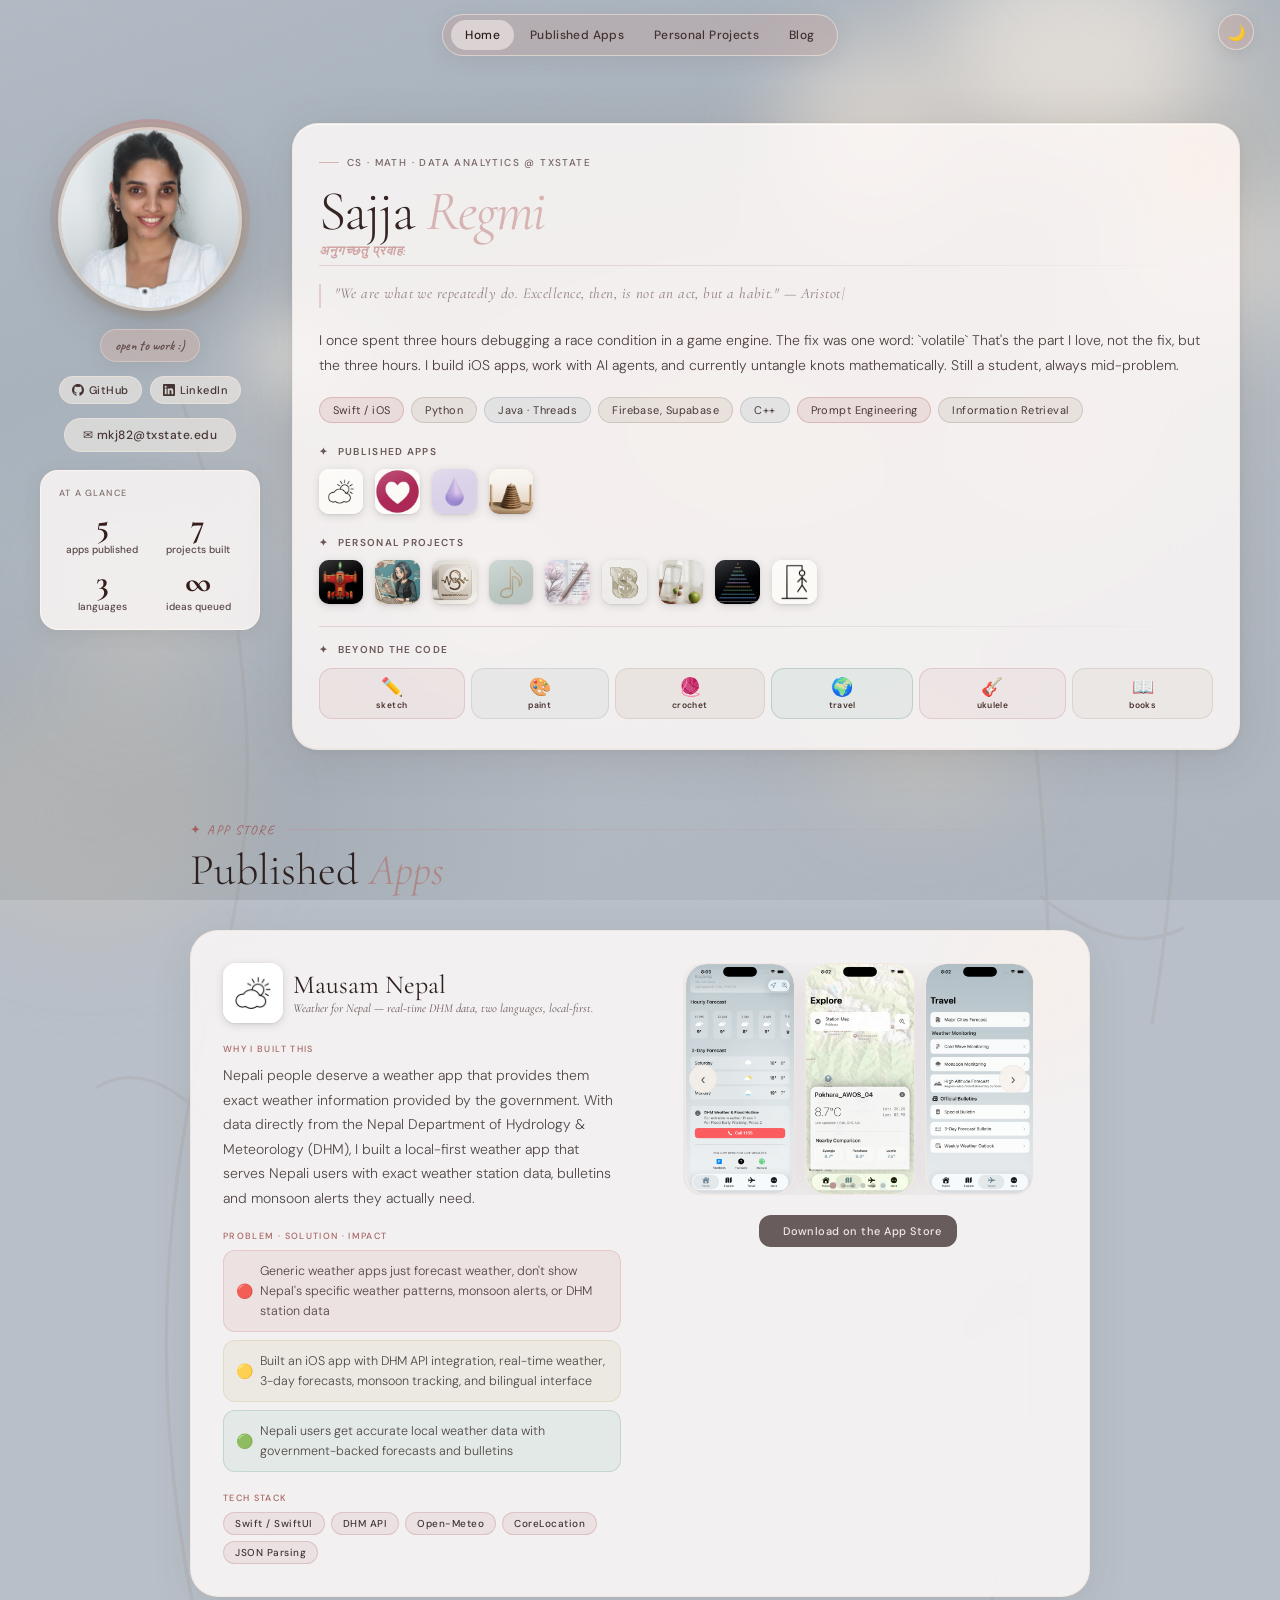
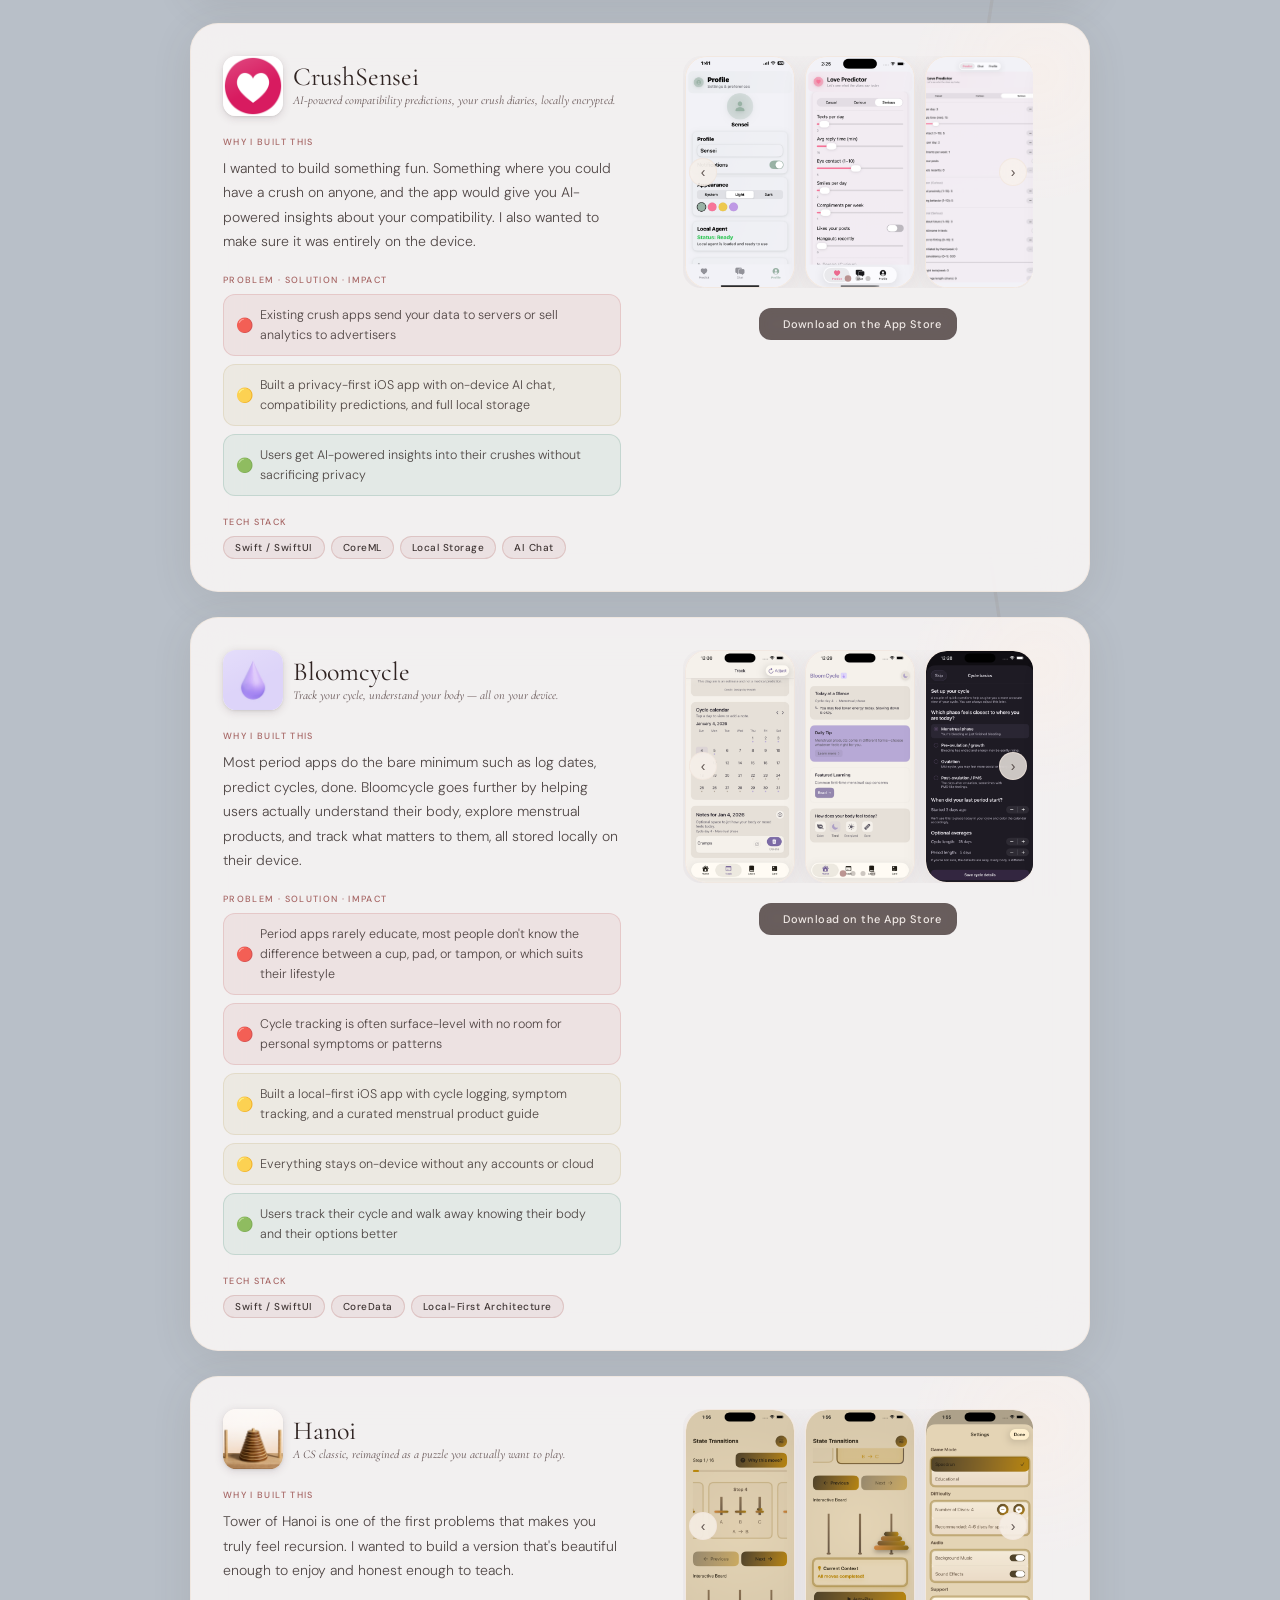
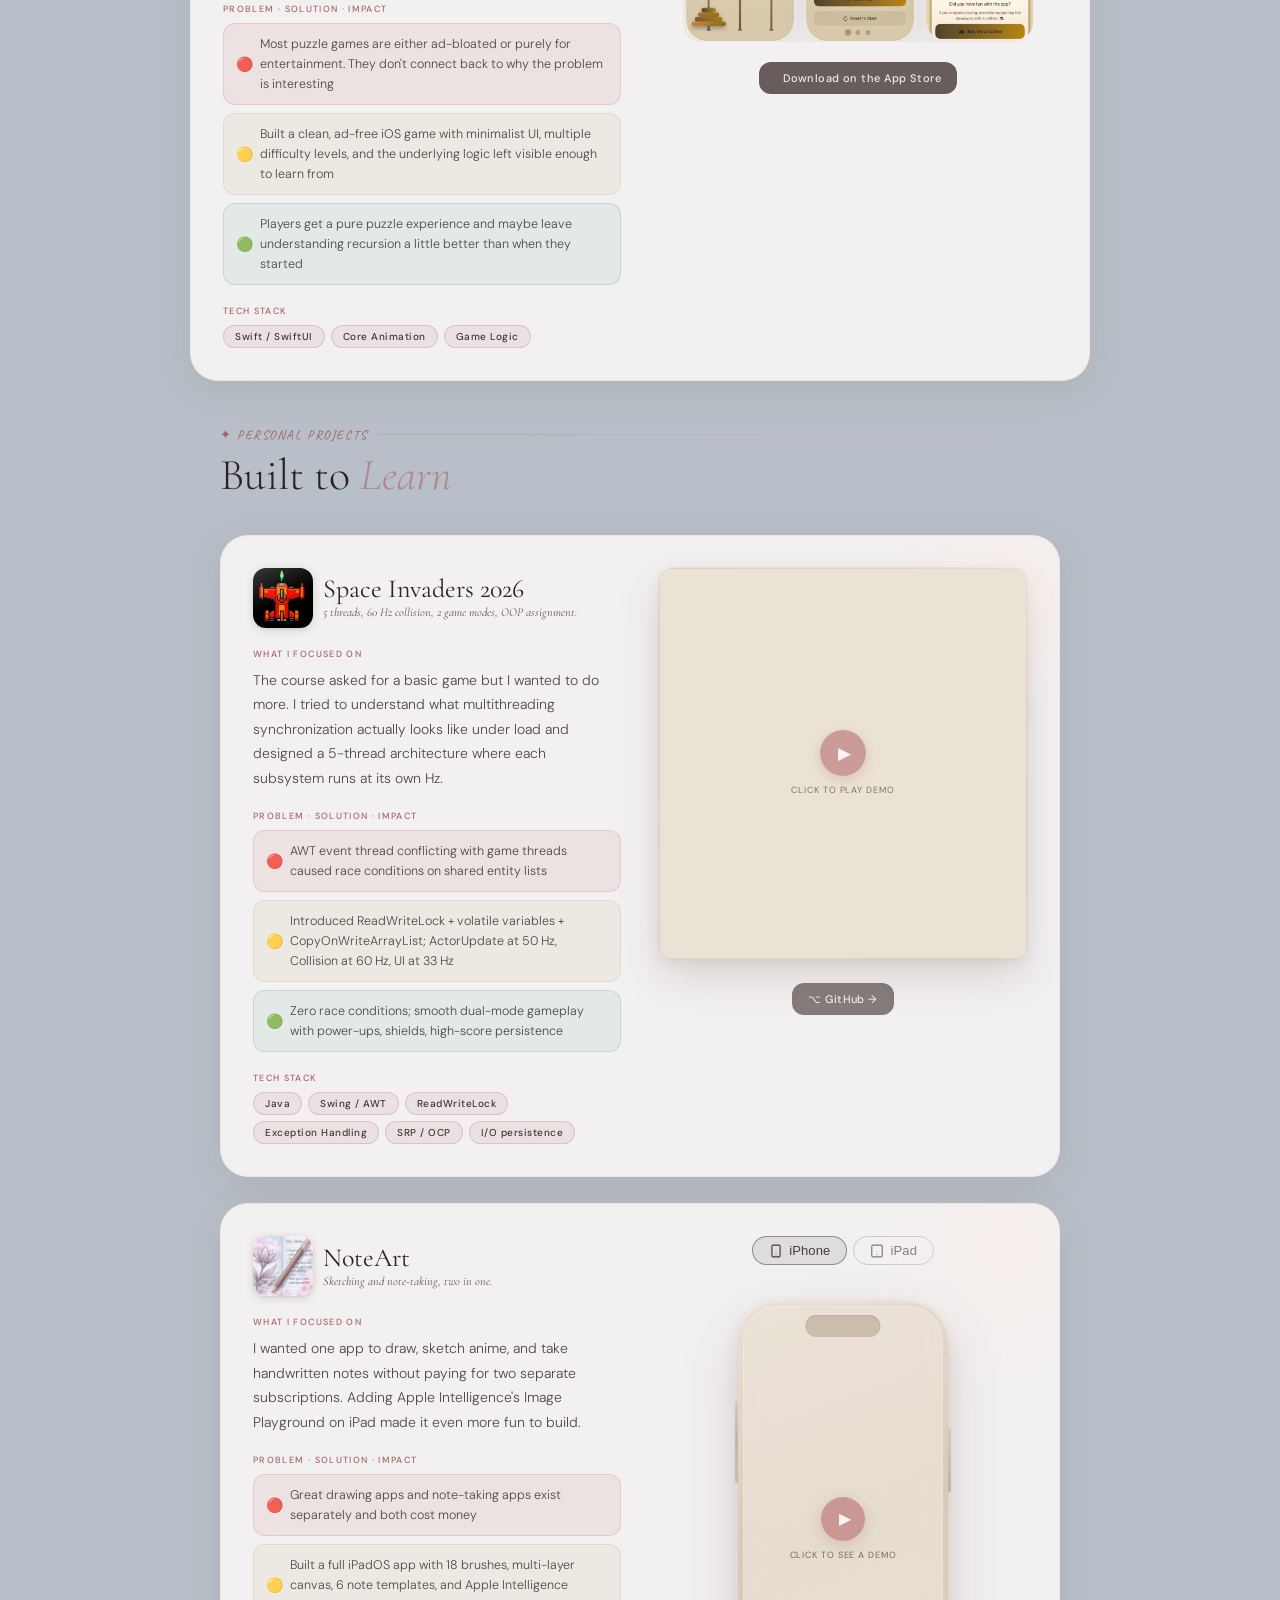
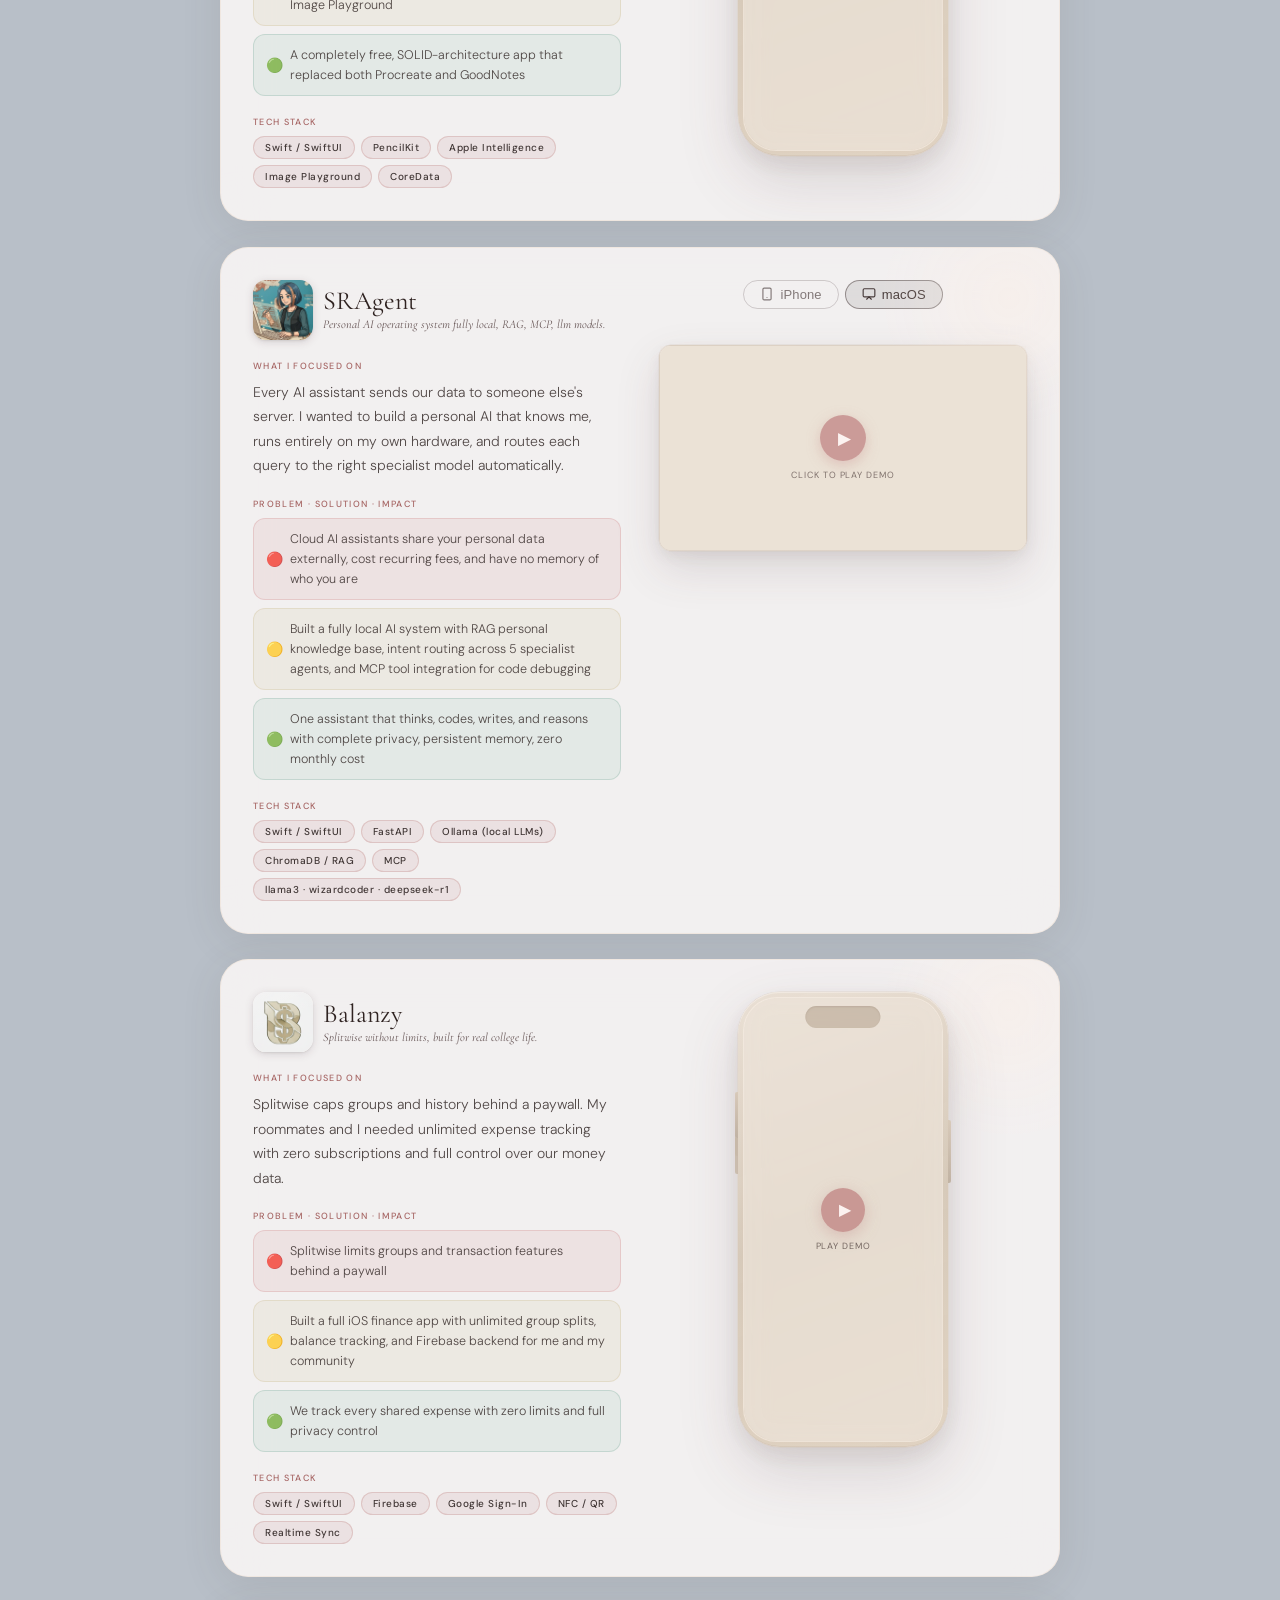
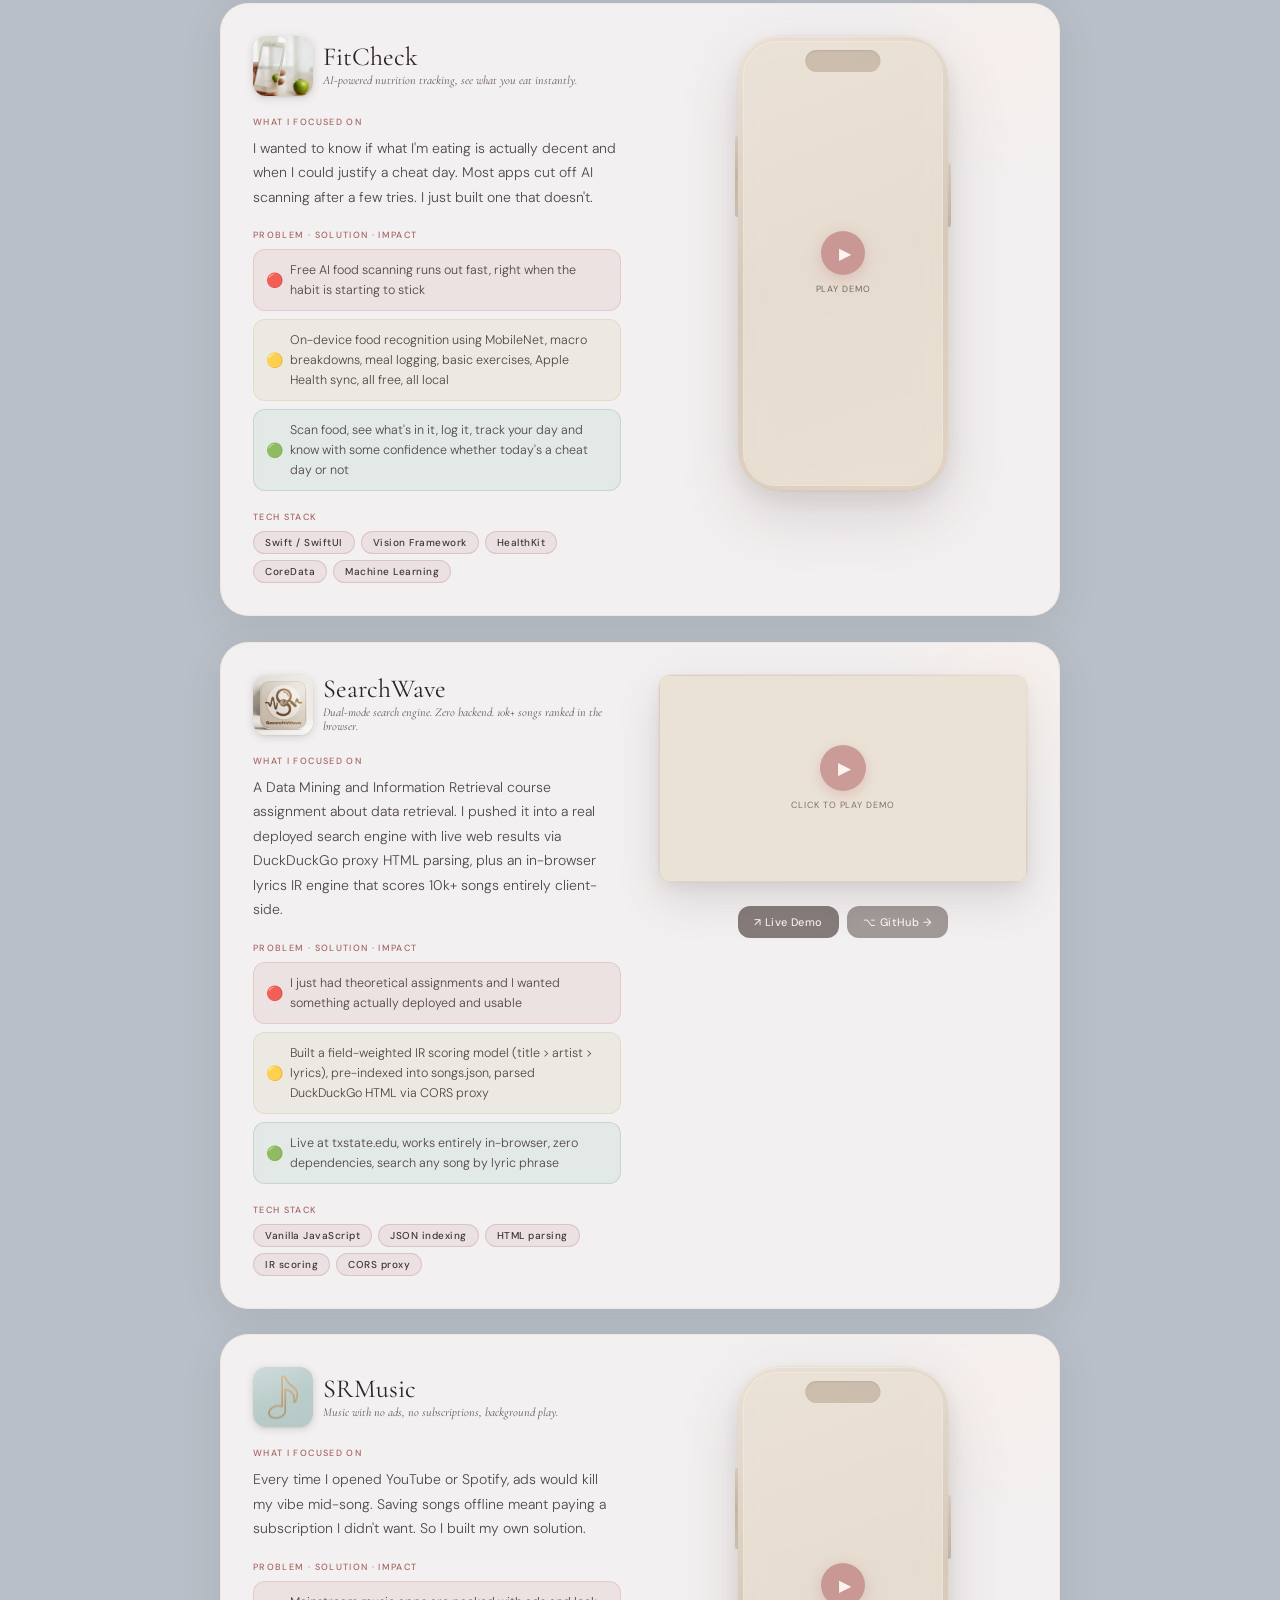
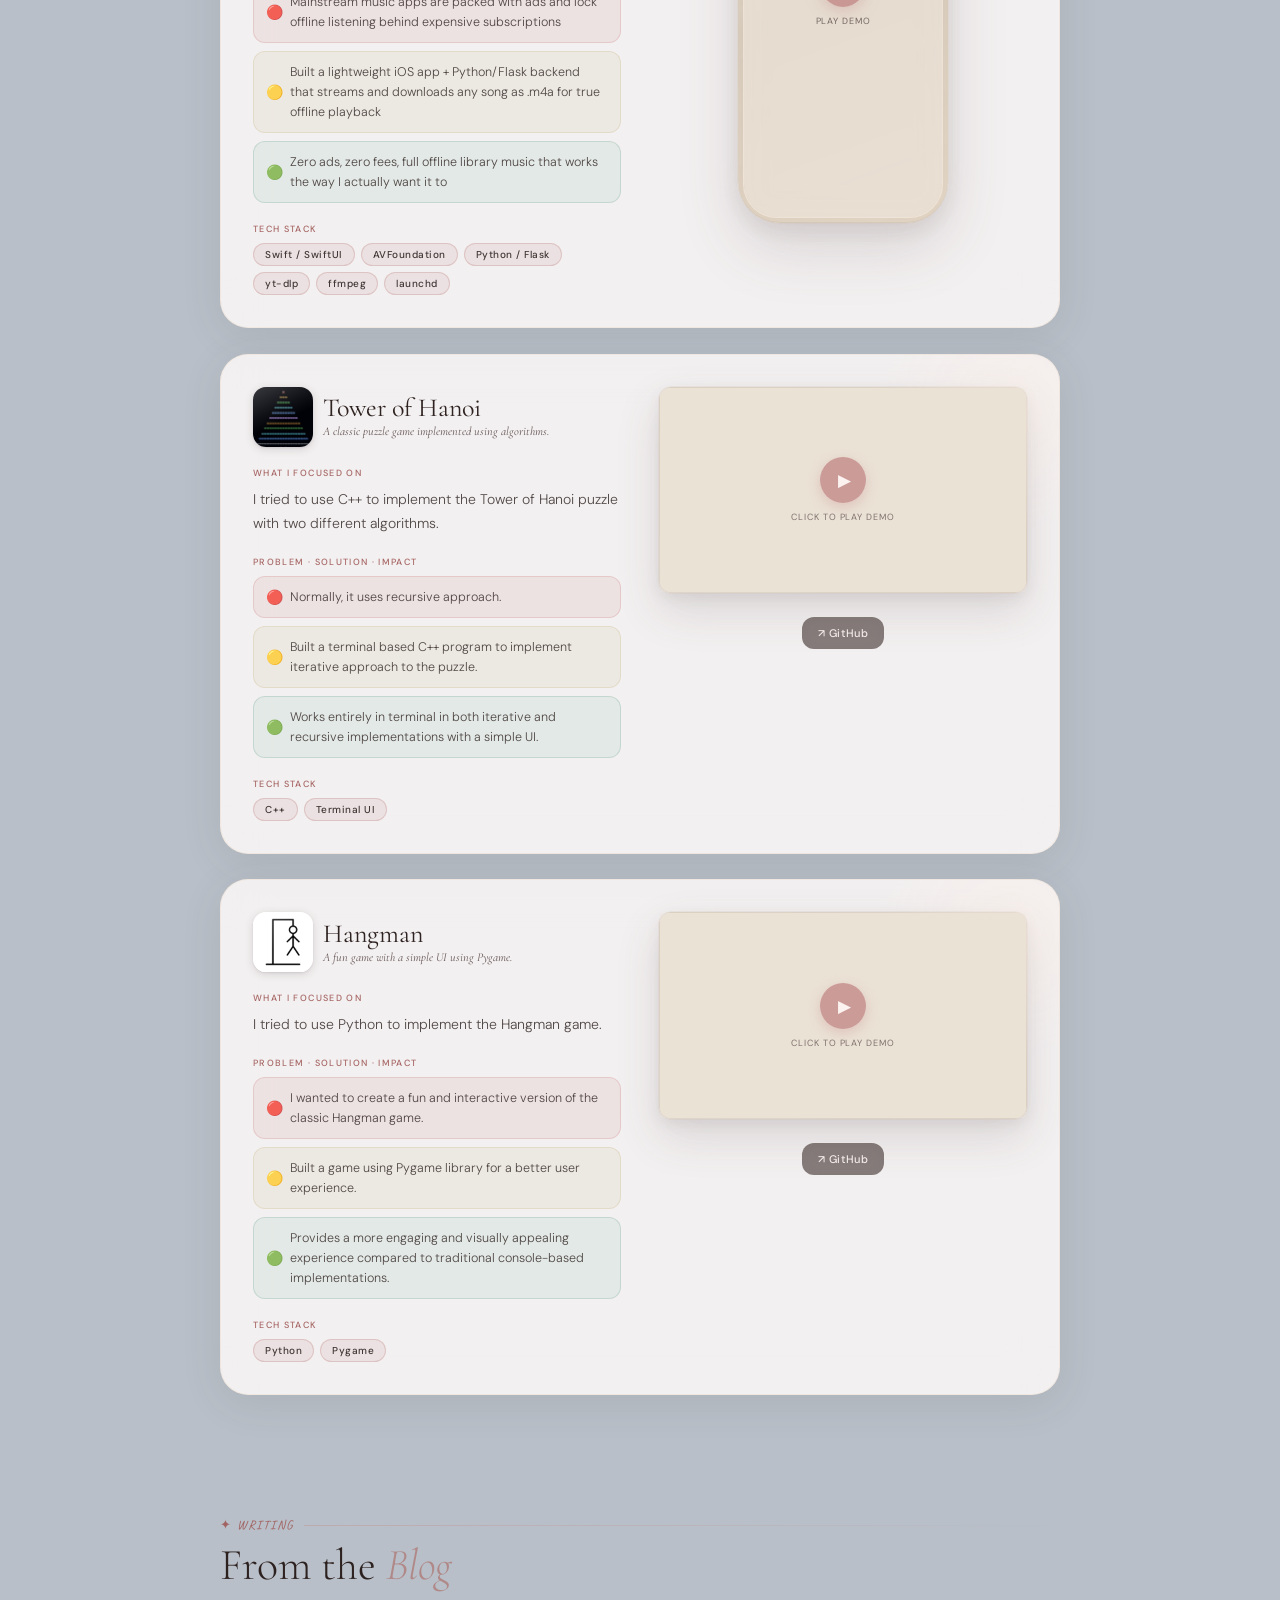
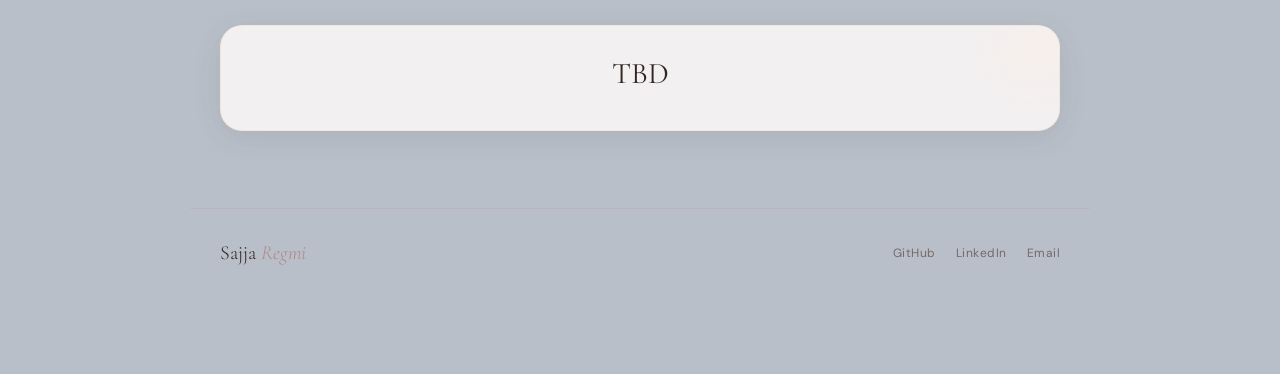
==== commit 2baa5a4a: "Fix HTML encoding for bio section" ====
--- a/index.html
+++ b/index.html
@@ -142,8 +142,7 @@
 
             <!-- bio -->
             <p class="bio">
-              I once spent three hours debugging a race condition in a game engine. The fix was one word: <code
-                class="vol">`volatile`</code>
+              I once spent three hours debugging a race condition in a game engine. The fix was one word: `volatile`</code>
               That's the part I love, not the fix, but the three hours. I build iOS apps, work with AI agents, and
               currently untangle knots mathematically. Still a student,
               always mid-problem.
@@ -1112,4 +1111,4 @@
   <script src="main.js"></script>
 </body>
 
-</html>+</html>
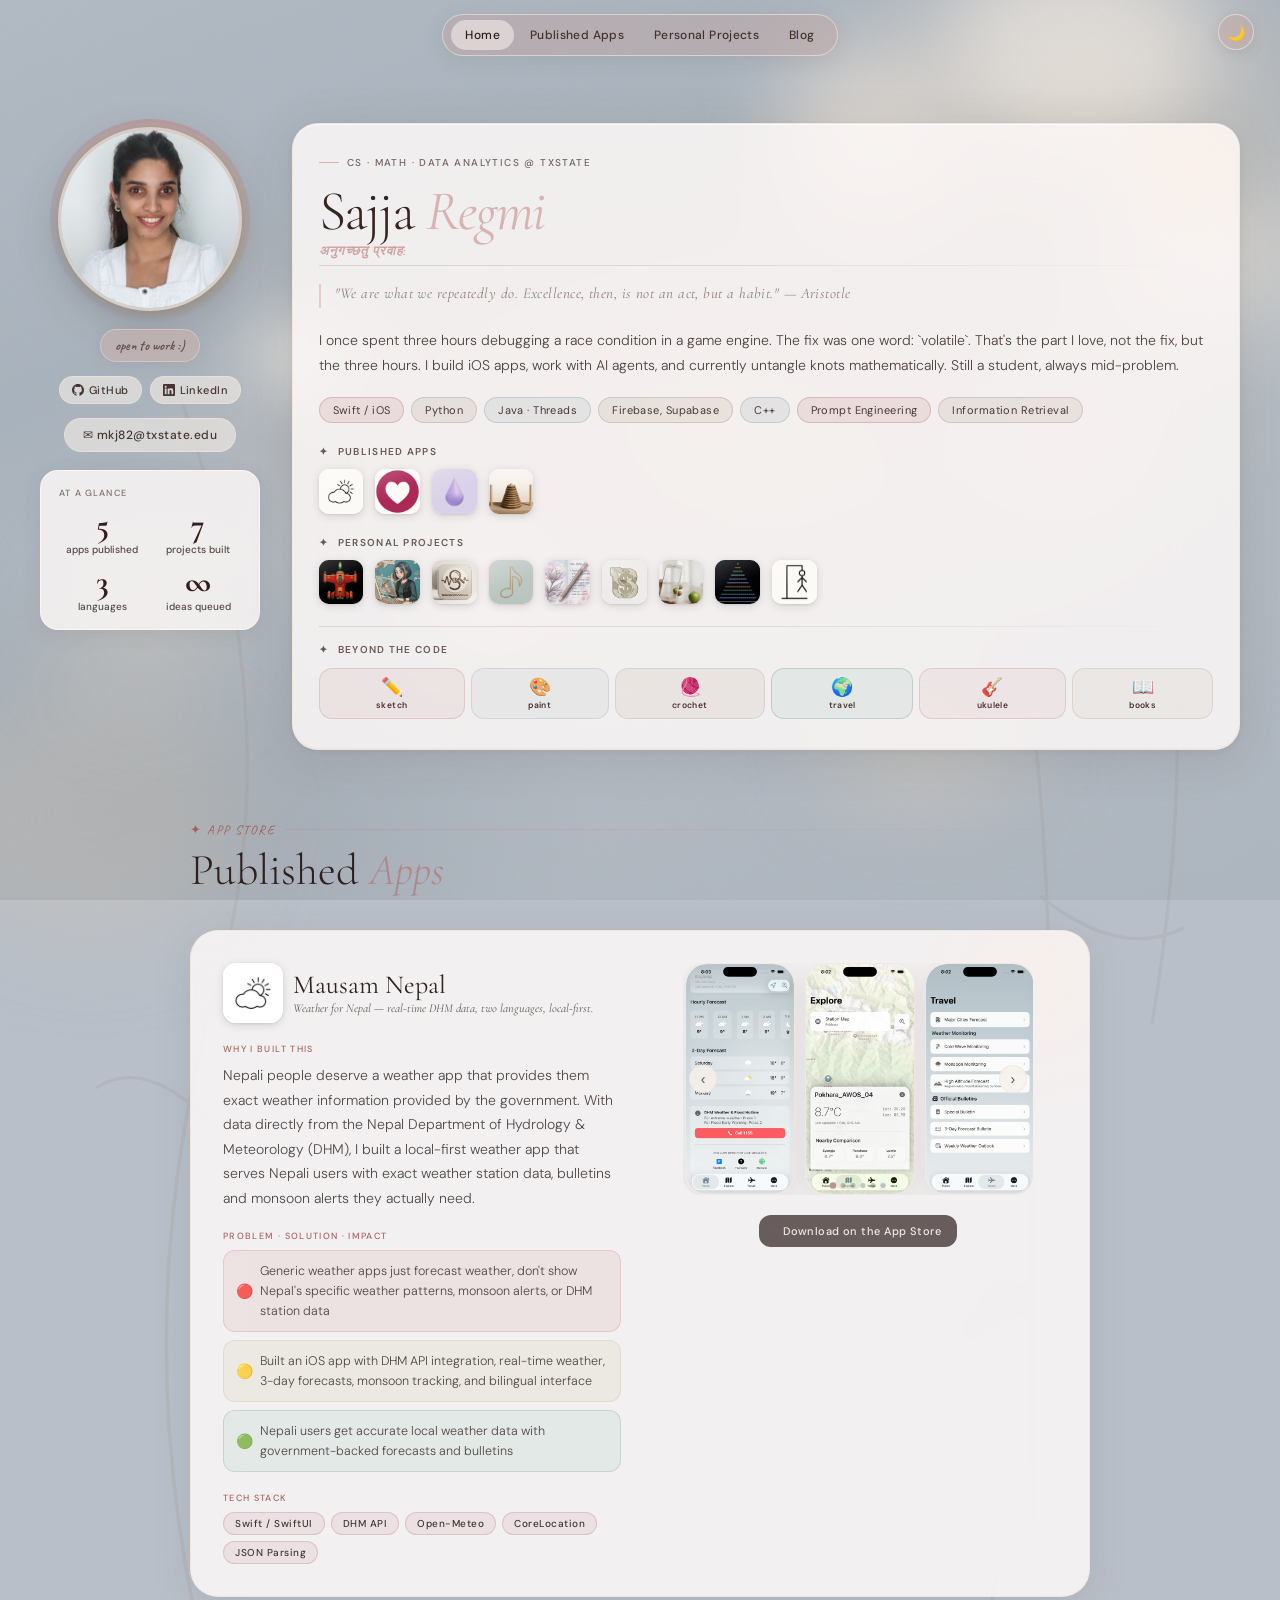
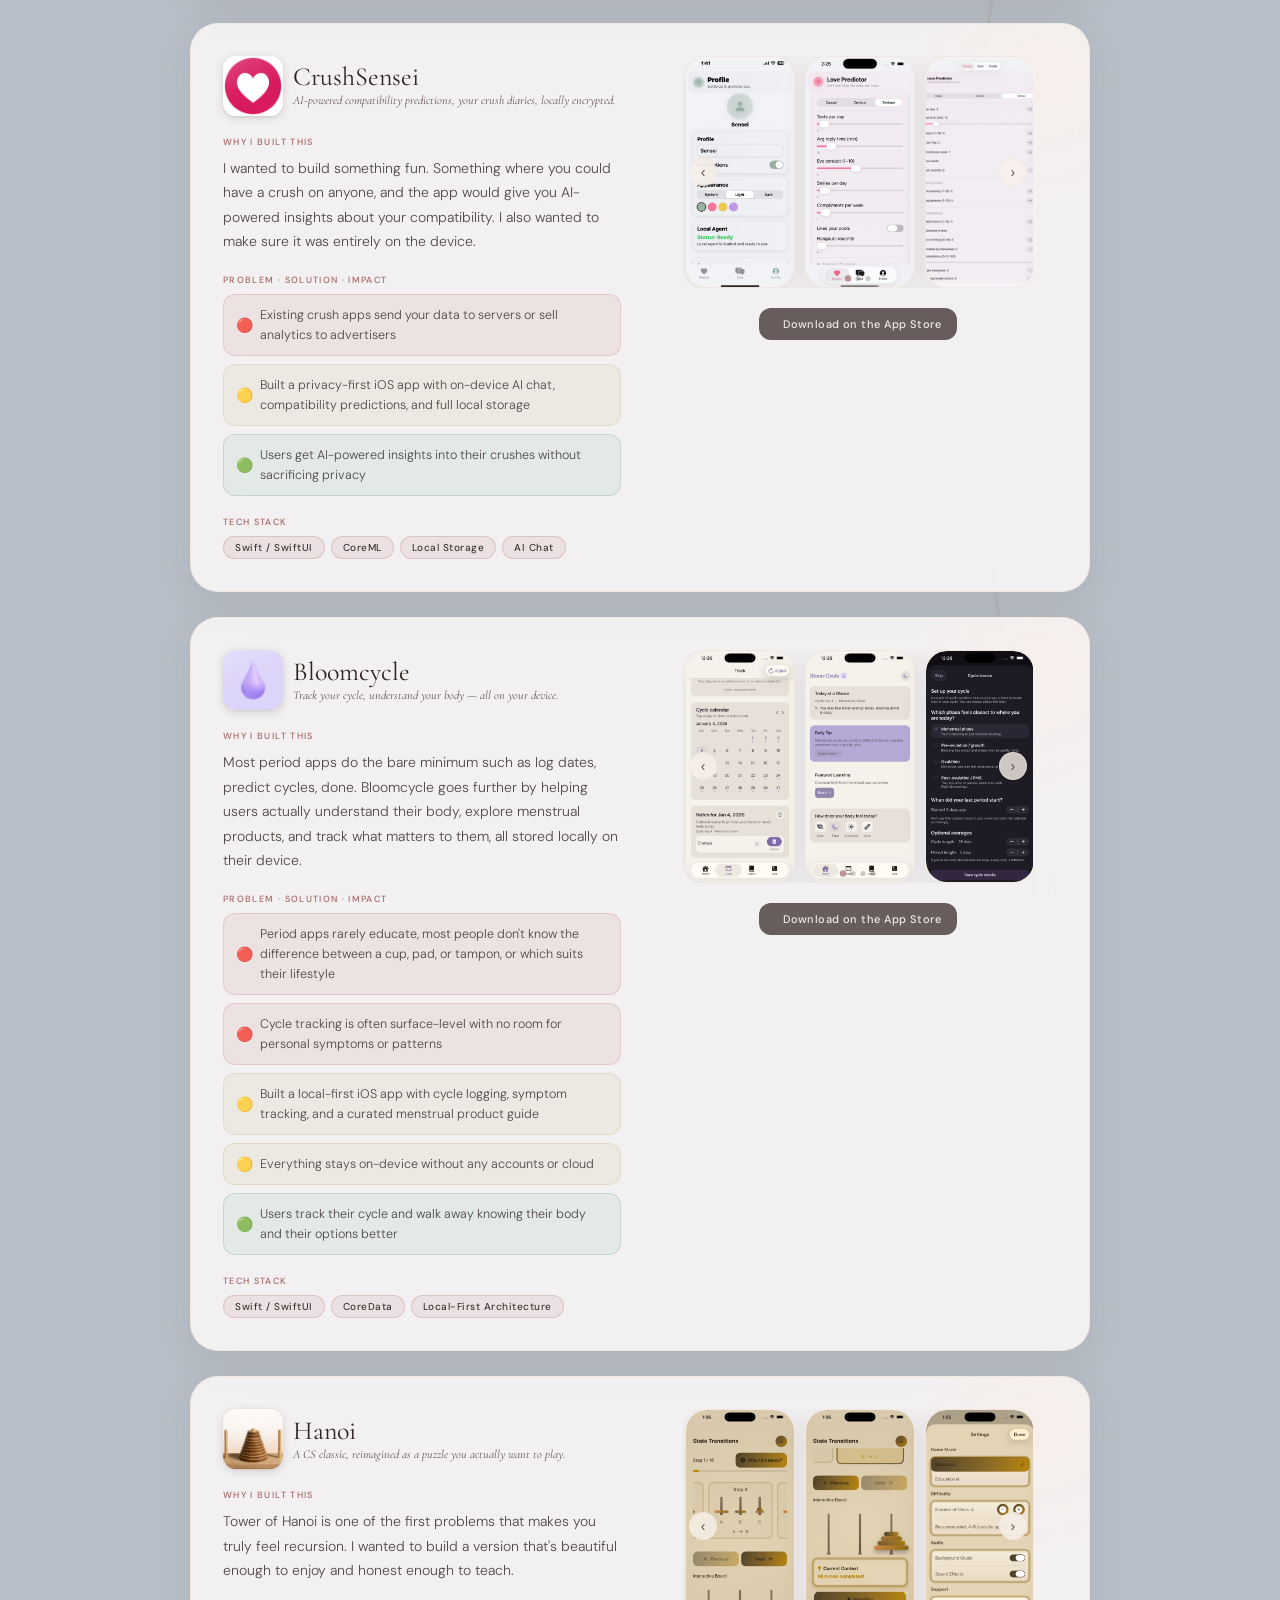
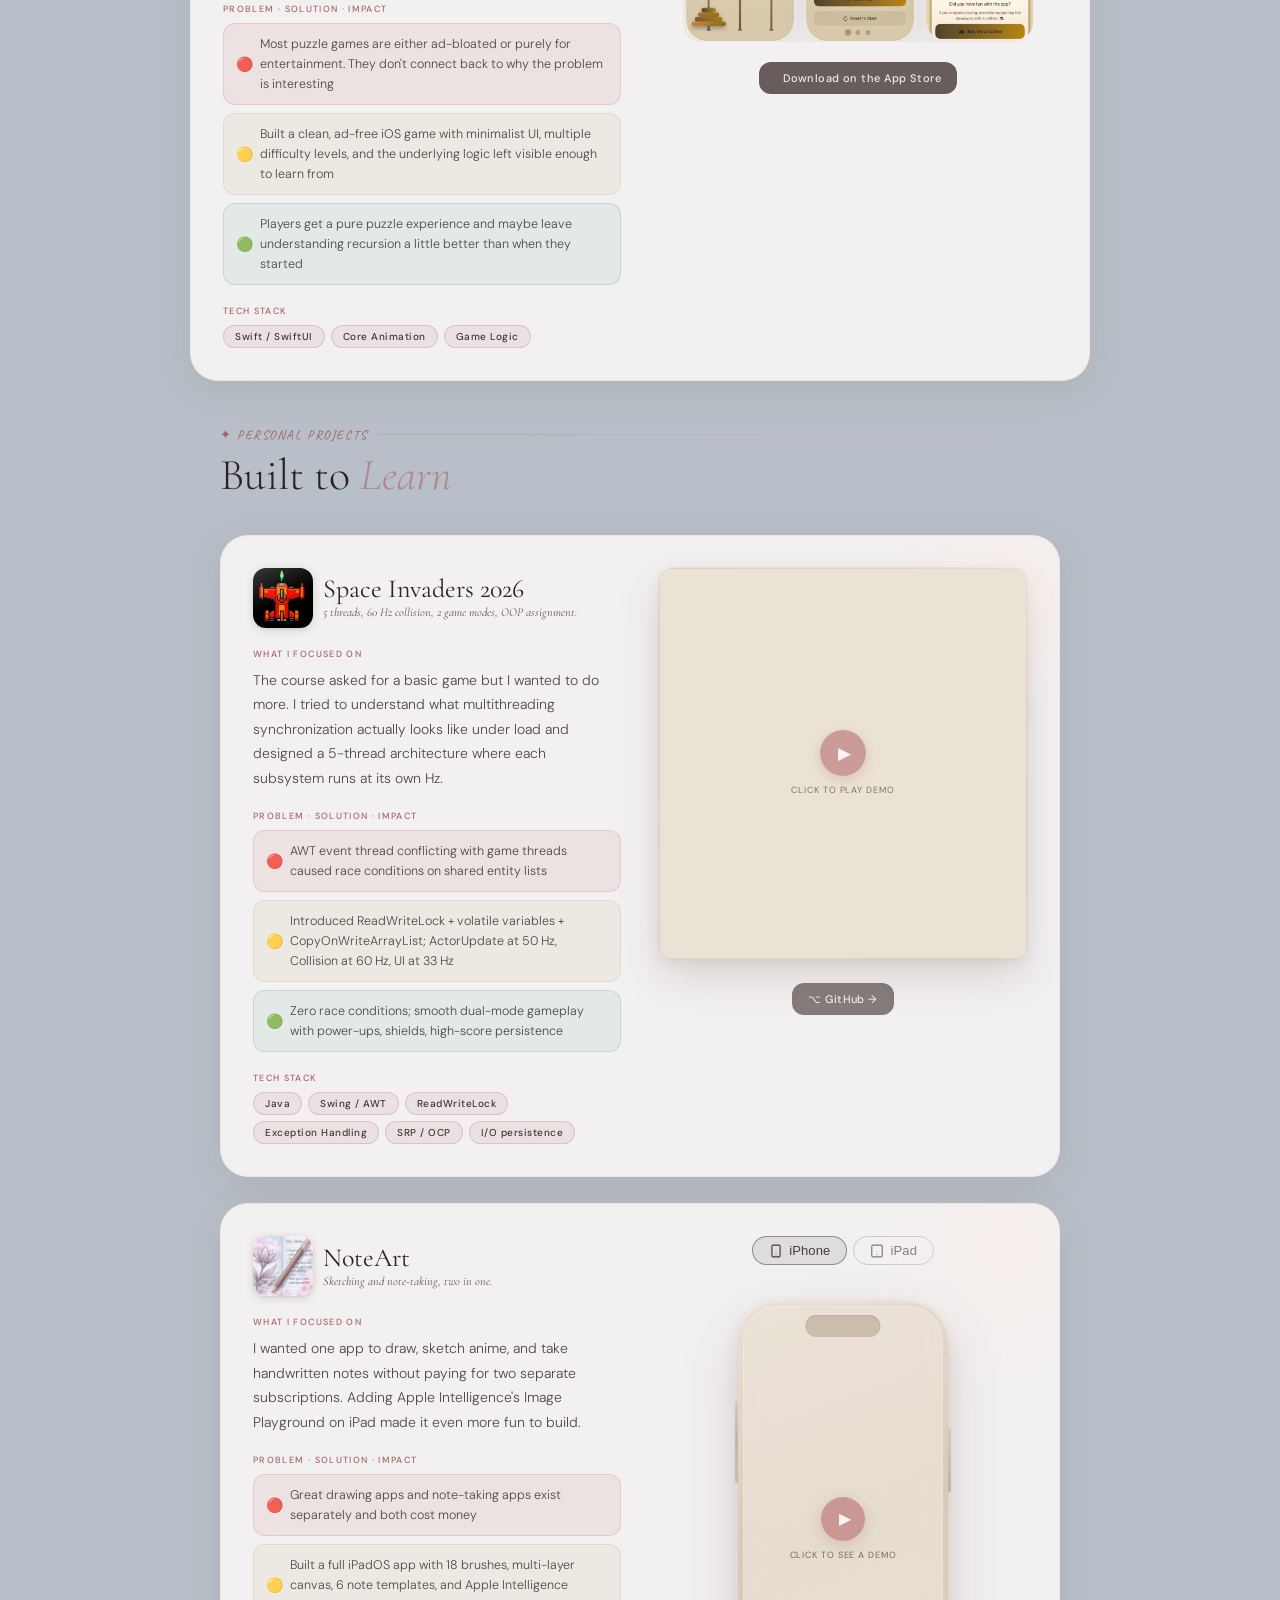
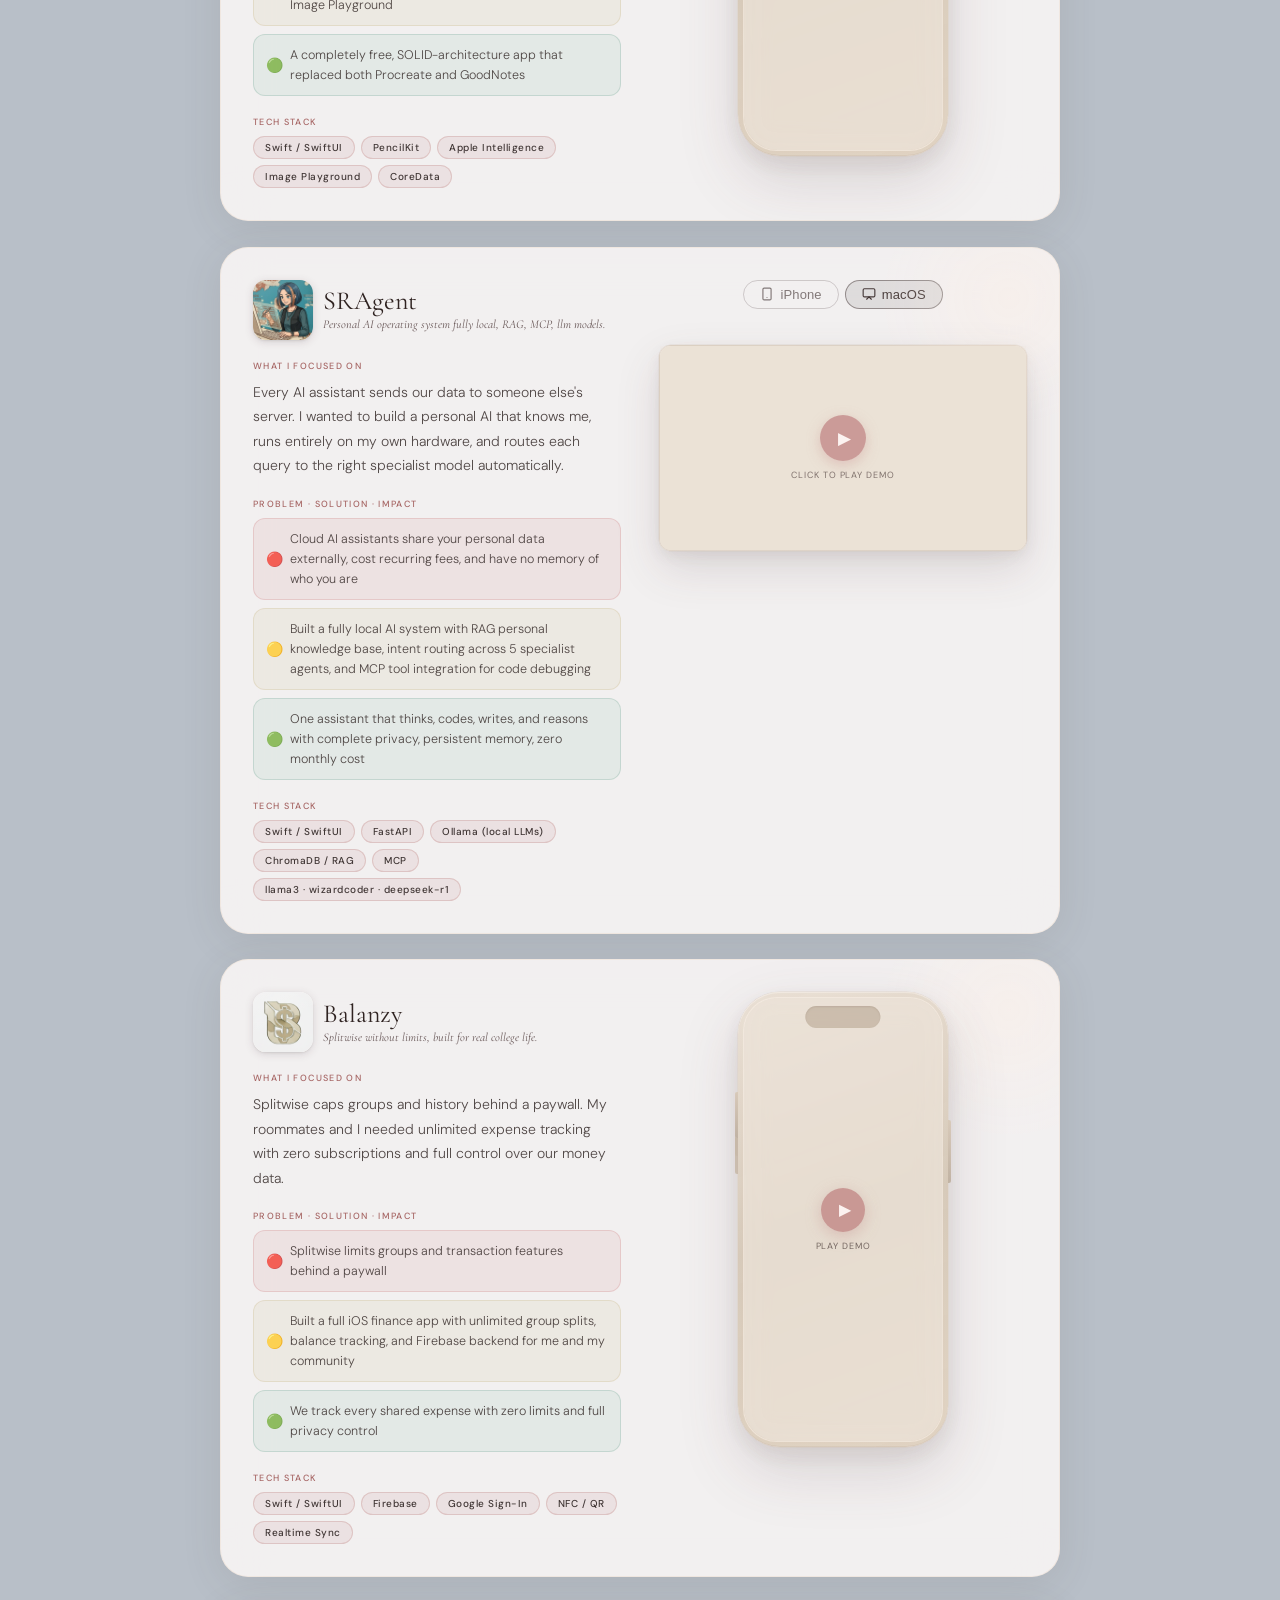
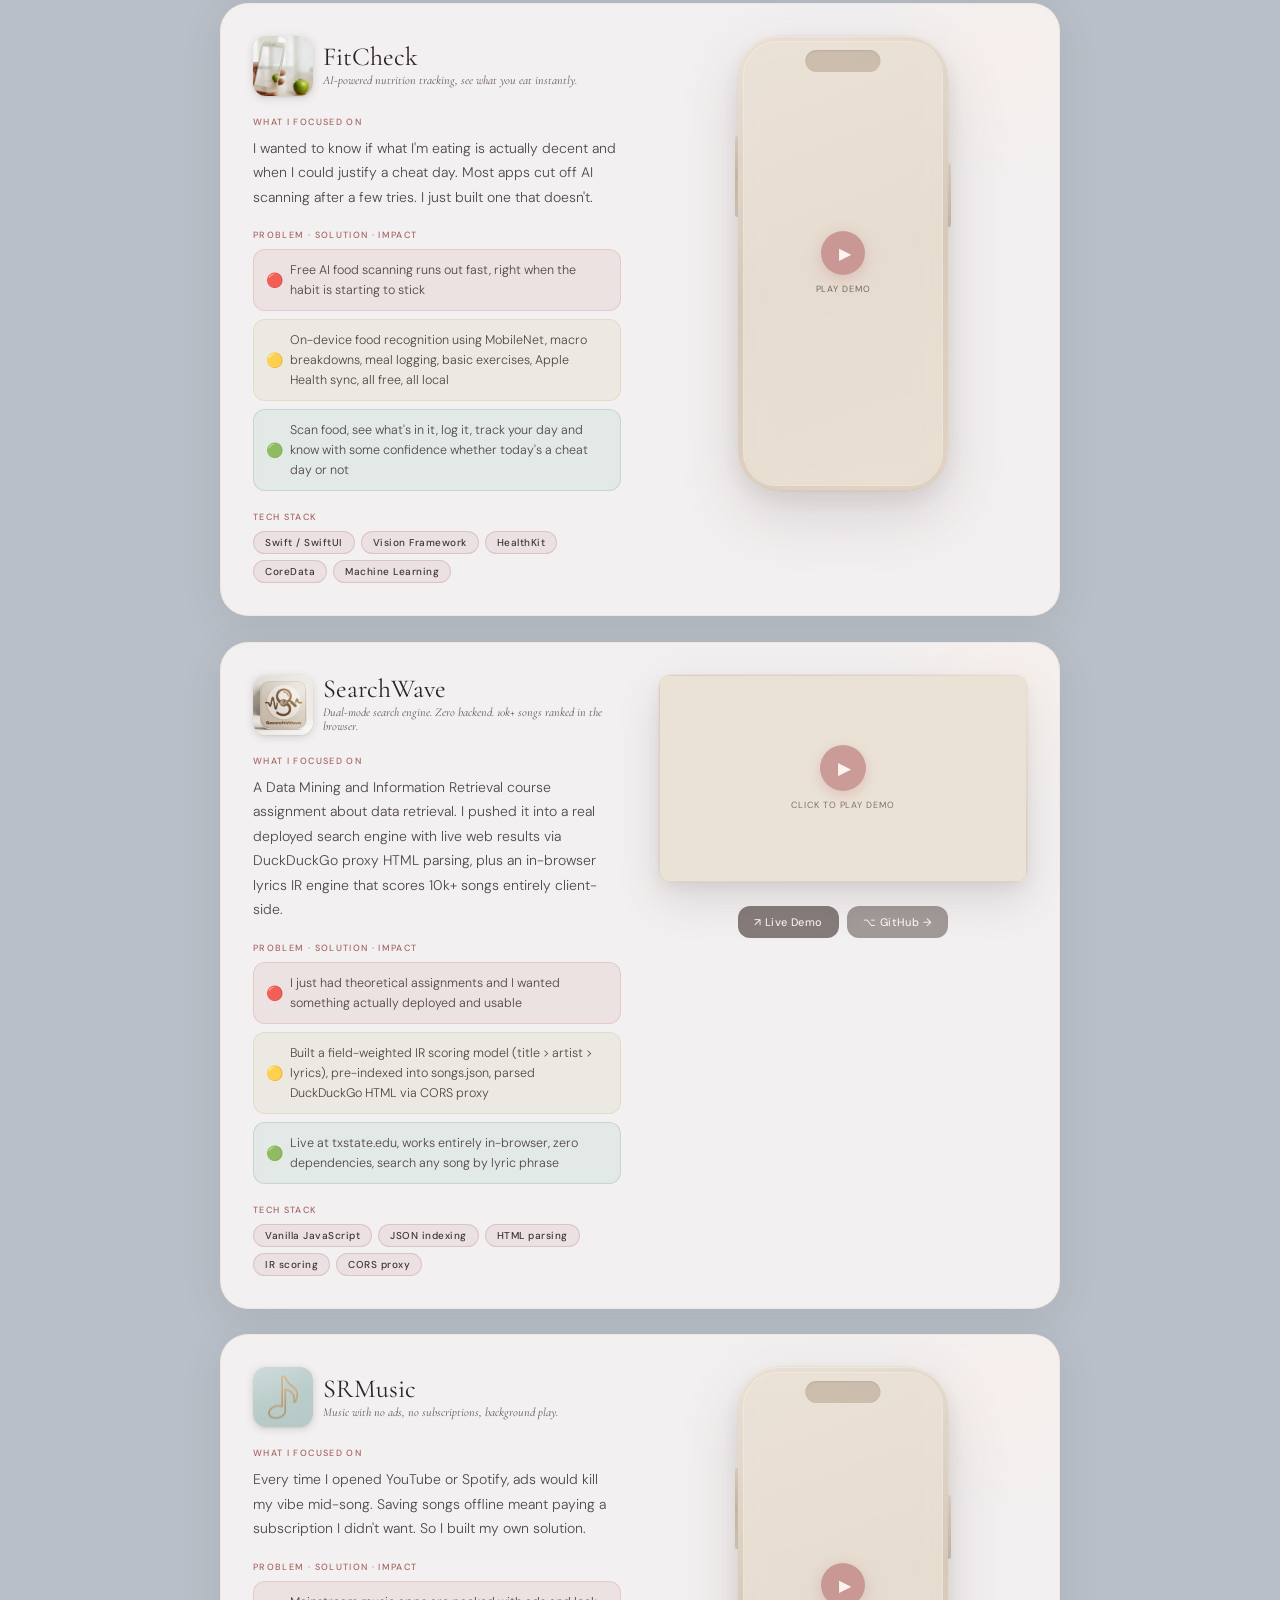
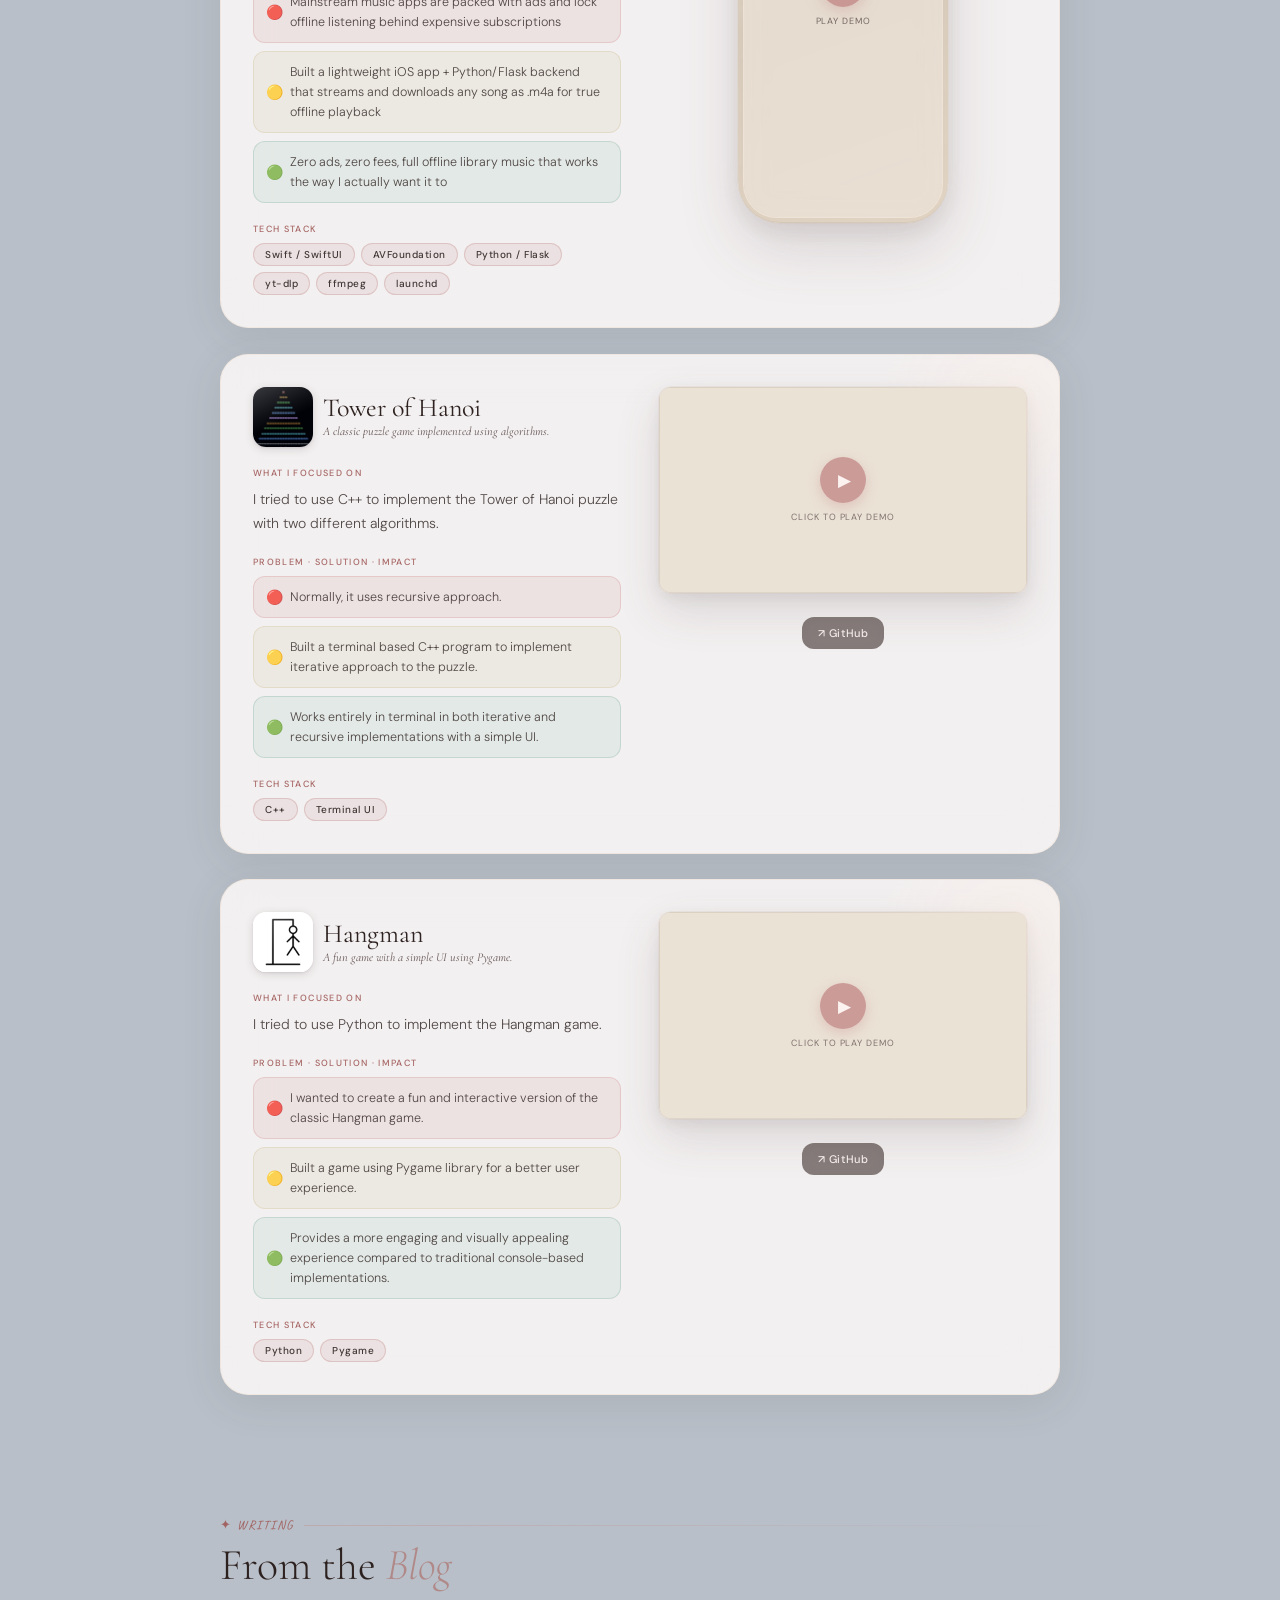
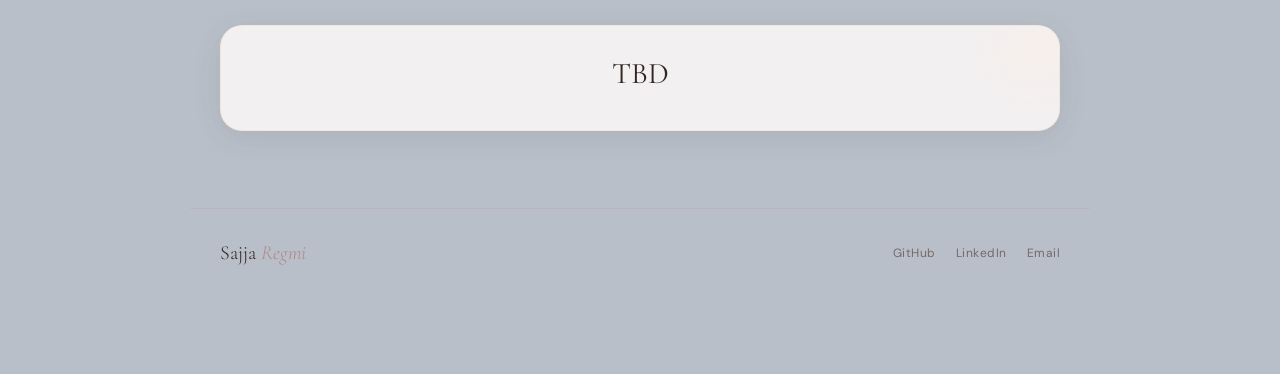
==== commit 527277c5: "Fix typo in bio section of index.html" ====
--- a/index.html
+++ b/index.html
@@ -142,7 +142,7 @@
 
             <!-- bio -->
             <p class="bio">
-              I once spent three hours debugging a race condition in a game engine. The fix was one word: `volatile`</code>
+              I once spent three hours debugging a race condition in a game engine. The fix was one word: `volatile`. </code>
               That's the part I love, not the fix, but the three hours. I build iOS apps, work with AI agents, and
               currently untangle knots mathematically. Still a student,
               always mid-problem.
